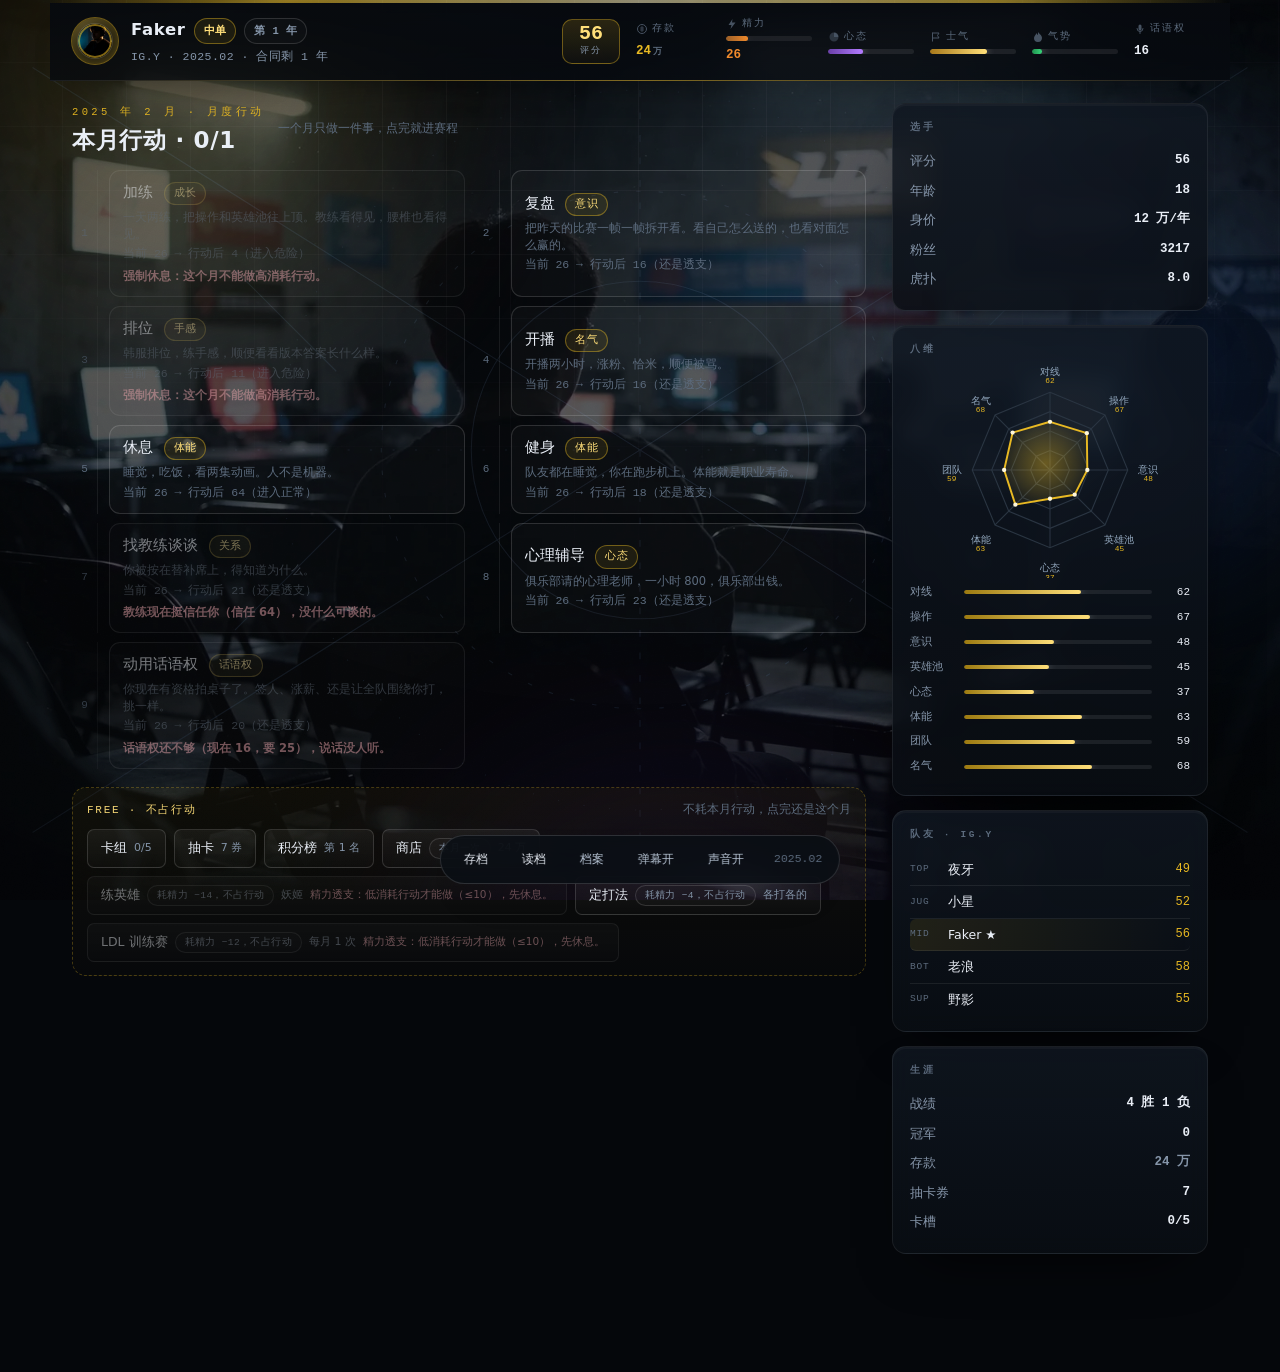
==== preview.html @ b8433f6c "publish preview.html" ====
<!DOCTYPE html><html lang="zh-CN"><head><meta charset="utf-8"><meta name="viewport" content="width=device-width, initial-scale=1, viewport-fit=cover"><title>登神 · 预览</title><link rel="stylesheet" href="css/style.css?v=b10c648a73"></head><body><div class="bg" aria-hidden="true"><div class="bg-photo" id="bgPhoto" aria-hidden="true"></div>  <div class="bg-aurora a1"></div>  <div class="bg-aurora a2"></div>  <div class="bg-aurora a3"></div>  <div class="bg-grid"></div>  <svg class="bg-rift" viewBox="0 0 1200 800" preserveAspectRatio="xMidYMid slice">    <g fill="none" stroke="currentColor" stroke-width="1">      <path d="M60 740 L1140 60"/>      <path d="M60 60 L1140 740"/>      <path d="M600 40 L600 760" stroke-dasharray="6 14"/>      <path d="M60 400 L1140 400" stroke-dasharray="2 18"/>      <circle cx="600" cy="400" r="150"/>      <circle cx="600" cy="400" r="230" stroke-dasharray="4 16"/>      <circle cx="600" cy="400" r="320" stroke-dasharray="1 22"/>      <path d="M240 240 L330 330 M960 240 L870 330 M240 560 L330 470 M960 560 L870 470"/>    </g>  </svg>  <div class="bg-noise"></div>  <div class="bg-vignette"></div></div><div id="app"></div><div id="dock" class="hidden"></div><div id="toast"></div><script src="js/art.js?v=b10c648a73"></script><script src="js/data/heroes.js?v=b10c648a73"></script><script src="js/data/hero_ctr.js?v=b10c648a73"></script><script src="js/data/teams.js?v=b10c648a73"></script><script src="js/data/players.js?v=b10c648a73"></script><script src="js/data/chronicle.js?v=b10c648a73"></script><script src="js/data/events.js?v=b10c648a73"></script><script src="js/data/events_pos.js?v=b10c648a73"></script><script src="js/data/events_star.js?v=b10c648a73"></script><script src="js/data/nodes.js?v=b10c648a73"></script><script src="js/data/memes.js?v=b10c648a73"></script><script src="js/data/endless.js?v=b10c648a73"></script><script src="js/data/bases2.js?v=b10c648a73"></script><script src="js/data/talents.js?v=b10c648a73"></script><script src="js/data/hot.js?v=b10c648a73"></script><script src="js/data/danmaku.js?v=b10c648a73"></script><script src="js/data/danmaku_live.js?v=b10c648a73"></script><script src="js/data/trash.js?v=b10c648a73"></script><script src="js/data/shop.js?v=b10c648a73"></script><script src="js/data/terms.js?v=b10c648a73"></script><script src="js/data/changelog.js?v=b10c648a73"></script><script src="js/data/gossip.js?v=b10c648a73"></script><script src="js/data/bigevent.js?v=b10c648a73"></script><script src="js/data/bar.js?v=b10c648a73"></script><script src="js/data/manager.js?v=b10c648a73"></script><script src="js/audio.js?v=b10c648a73"></script><script src="js/match.js?v=b10c648a73"></script><script src="js/data/talk.js?v=b10c648a73"></script>
  <script src="js/data/moments.js?v=b10c648a73"></script><script src="js/engine.js?v=b10c648a73"></script><script src="js/live.js?v=b10c648a73"></script><script src="js/ui.js?v=b10c648a73"></script><script>/* 仅用于截图预览：把游戏驱动到指定场景后停住 */(function () {  const app = document.getElementById("app");  const q = new URLSearchParams(location.search);  const target = q.get("scene") || "menu";  const mode = q.get("mode") || "three";  const diff = q.get("diff") || "normal";  const steps = Number(q.get("steps") || 0);  function el(act, i, v) {    const nodes = [].slice.call(document.querySelectorAll('[data-act="' + act + '"]'));    return nodes.filter(n =>      (i === undefined || i === null || n.dataset.i === String(i)) &&      (v === undefined || v === null || n.dataset.v === String(v))    )[0] || nodes[0];  }  function c(act, i, v) {    const n = el(act, i, v);    if (!n) return false;    n.dispatchEvent(new MouseEvent("click", { bubbles: true, cancelable: true, view: window }));    return true;  }  window.__c = c;  if (target !== "menu" && target.indexOf("menu:") !== 0) {    c("tab", null, "diff");    c("setmode", null, mode);    c("setdiff", null, diff);    c("start");  } else if (target.indexOf("menu:") === 0) {    c("tab", null, target.slice(5));  }  if (q.get("noanim")) {    const st = document.createElement("style");    st.textContent = "*:not(.dm):not(.dm *){animation:none!important;transition:none!important} .fade-in{opacity:1!important;transform:none!important}";    document.head.appendChild(st);  }  let guard = 0;  while (app.dataset.scene !== target && guard++ < 3000) {    document.title = "shot:" + (app.dataset.scene || "?") + " " + guard;    const t = app.dataset.scene;    if (t === "menu" && target !== "menu") { c("tab", null, "diff"); c("start"); continue; }    if (t === "create_name") { const i = document.getElementById("nameInput"); if (i) i.value = "Faker"; c("name-ok"); continue; }    if (t === "create_base") { c("pick", 0); continue; }    if (t === "create_pos") { c("choose", null, "MID"); continue; }    if (t === "create_pool") { c("pick", 0); continue; }    if (t === "create_origin") { c("pick", 0); continue; }    if (t === "create_card") { c("choose", 0); continue; }    if (t === "transfer" && target === "retire") { c("choose", -1, "retire"); continue; }    if (t === "result" || t === "matchday" || t === "duelResult" || t === "swissResult" || t === "monthend" || t === "draw" || t === "ending") { c("choose", 0); continue; }    if (t === "action" && target === "event") { c("choose", 0); continue; }    if (t === "action" && (target === "deck" || target === "gacha" || target === "standings")) { const kw = target === "deck" ? "卡槽" : target === "gacha" ? "抽卡" : "排名"; const fb = [].slice.call(document.querySelectorAll("[data-act=\u0022choose\u0022][data-v=\u0022free\u0022]")).filter(x => x.textContent.indexOf(kw) >= 0)[0]; if (fb) { fb.dispatchEvent(new MouseEvent("click", { bubbles: true })); continue; } }    if (t === "action" || t === "event" || t === "duel" || t === "voice" || t === "retire" || t === "card" || t === "transfer") { c("choose", 0); continue; }    if (c("choose", 0)) continue;    if (c("next", 0)) continue;    if (c("pick", 0)) continue;    if (c("confirm", 0)) continue;    if (c("start", 0)) continue;    if (c("tab", 0)) continue;    break;  }  for (let k = 0; k < steps; k++) { const t = app.dataset.scene; if (t === "action" || t === "event") c("choose", 0); else c("choose", 0); }  const after = Number(q.get("after") || 0);  for (let k = 0; k < after; k++) c("choose", 0);  if (q.get("cxtab")) c("codex-tab", null, q.get("cxtab"));if (q.get("nodm")) {    const st2 = document.createElement("style");    st2.textContent = "#danmaku{display:none!important}";    document.head.appendChild(st2);  }  if (q.get("dmfreeze")) {    window.__dmKeep = true;    const freeze = () => {      const room = document.getElementById("danmaku");      if (!room) return;      const kids = [...room.children];      while (kids.length > 5) kids.shift().remove();      kids.forEach((el, i) => {        const band = i % 2 === 0 ? [0, 4] : [73, 85];        el.style.animation = "none";        el.style.transform = "none";        el.style.opacity = "1";        el.style.left = (3 + Math.random() * 46).toFixed(1) + "%";        el.style.top = (band[0] + Math.random() * (band[1] - band[0])).toFixed(1) + "%";      });    };    setTimeout(freeze, 1200);    setInterval(freeze, 700);  }  if (q.get("probe")) { const b = document.body, ap = document.getElementById("app"); let worst = null, max = -1; document.querySelectorAll("#app *").forEach(function (el) { const r = el.getBoundingClientRect(); if (r.right > max) { max = r.right; worst = el; } }); const w2 = worst ? (worst.className || worst.tagName) : "-"; document.title = "probe w" + window.innerWidth + " sw" + b.scrollWidth + " app" + Math.round(ap.getBoundingClientRect().width) + " max" + Math.round(max) + " el:" + String(w2).slice(0, 60); }  document.body.setAttribute("data-shot", app.dataset.scene || "?");})();</script></body></html>
---- css/style.css ----
﻿/* =========================================================
   《登神》样式表 —— 纯手写，无外部资源
   深空黑 + 冠军金 + 数据青；面板玻璃化，背景为手绘峡谷线稿
   ========================================================= */

:root {
  --bg: #05070b;
  --bg-2: #080c12;
  --ink: #e9eef6;
  --ink-2: #b9c6d6;
  --dim: #8595a9;
  --dim-2: #5c6b7d;
  --line: rgba(255, 255, 255, .075);
  --line-2: rgba(255, 255, 255, .14);
  --gold: #e8b923;
  --gold-2: #ffdf7a;
  --gold-3: #8a6708;
  --cyan: #4cc2ff;
  --red: #ff4d5e;
  --green: #37d67a;
  --purple: #b47cff;
  --panel: rgba(13, 19, 27, .78);
  --panel-2: rgba(18, 26, 37, .86);
  --mono: "JetBrains Mono", "Cascadia Mono", "SFMono-Regular", Consolas, "Sarasa Mono SC", monospace;
  --sans: "PingFang SC", "HarmonyOS Sans SC", "Microsoft YaHei UI", "Microsoft YaHei", "Noto Sans SC", system-ui, sans-serif;
  --r-sm: 8px;
  --r: 14px;
  --r-lg: 20px;
  --shadow: 0 24px 60px -30px #000, 0 2px 0 rgba(255, 255, 255, .03) inset;
}

* { box-sizing: border-box; -webkit-tap-highlight-color: transparent; }
html, body { height: 100%; }
body {
  margin: 0;
  color: var(--ink);
  font-family: var(--sans);
  font-size: 15px;
  line-height: 1.72;
  background: var(--bg);
  overflow-x: hidden;
  -webkit-font-smoothing: antialiased;
  text-rendering: optimizeLegibility;
}
::-webkit-scrollbar { width: 10px; height: 10px; }
::-webkit-scrollbar-track { background: #05070b; }
::-webkit-scrollbar-thumb { background: #1d2733; border-radius: 6px; border: 2px solid #05070b; }
::-webkit-scrollbar-thumb:hover { background: #2a3848; }
::selection { background: rgba(232, 185, 35, .28); color: #fff; }

/* ---------------- 背景 ---------------- */
.bg { position: fixed; inset: 0; z-index: 0; pointer-events: none; overflow: hidden; }
.bg::before {
  content: "; position: absolute; left: 50%; top: -180px; transform: translateX(-50%);
  width: 900px; height: 420px; border-radius: 50%;
  background: radial-gradient(ellipse at 50% 0%, rgba(232, 185, 35, .16), transparent 68%);
  filter: blur(40px);
}
.bg::after {
  content: "; position: absolute; left: -6vw; bottom: -22vh;
  width: 58vw; height: 46vh; border-radius: 50%;
  background: radial-gradient(circle, rgba(211, 58, 58, .13), transparent 66%);
  filter: blur(80px);
}
.bg-aurora {
  position: absolute; border-radius: 50%; filter: blur(90px); opacity: .72;
  will-change: transform;
}
.bg-aurora.a1 {
  width: 62vw; height: 62vw; left: -18vw; top: -26vw;
  background: radial-gradient(circle, rgba(232, 185, 35, .27), transparent 62%);
  animation: drift1 46s ease-in-out infinite alternate;
}
.bg-aurora.a2 {
  width: 54vw; height: 54vw; right: -16vw; top: 4vh;
  background: radial-gradient(circle, rgba(52, 130, 255, .26), transparent 64%);
  animation: drift2 58s ease-in-out infinite alternate;
}
.bg-aurora.a3 {
  width: 70vw; height: 46vw; left: 18vw; bottom: -30vw;
  background: radial-gradient(circle, rgba(120, 60, 220, .21), transparent 66%);
  animation: drift3 70s ease-in-out infinite alternate;
}
@keyframes drift1 { to { transform: translate3d(6vw, 4vh, 0) scale(1.12); } }
@keyframes drift2 { to { transform: translate3d(-7vw, 6vh, 0) scale(1.08); } }
@keyframes drift3 { to { transform: translate3d(4vw, -6vh, 0) scale(1.15); } }

.bg-grid {
  position: absolute; inset: -2px;
  background-image:
    linear-gradient(rgba(255, 255, 255, .04) 1px, transparent 1px),
    linear-gradient(90deg, rgba(255, 255, 255, .04) 1px, transparent 1px);
  background-size: 64px 64px, 64px 64px;
  mask-image: radial-gradient(120% 90% at 50% 0%, #000 10%, transparent 78%);
  -webkit-mask-image: radial-gradient(120% 90% at 50% 0%, #000 10%, transparent 78%);
}
.bg-rift {
  position: absolute; inset: 0; width: 100%; height: 100%;
  color: #86b0e0; opacity: .1;
}
.bg-noise {
  position: absolute; inset: 0; opacity: .05; mix-blend-mode: overlay;
  background-image: url("data:image/svg+xml;utf8,<svg xmlns='http://www.w3.org/2000/svg' width='140' height='140'><filter id='n'><feTurbulence type='fractalNoise' baseFrequency='0.9' numOctaves='3' stitchTiles='stitch'/></filter><rect width='140' height='140' filter='url(%23n)' opacity='0.55'/></svg>");
}
.bg-vignette {
  position: absolute; inset: 0;
  background: radial-gradient(120% 100% at 50% 40%, transparent 38%, rgba(0, 0, 0, .55) 100%);
}

/* ---------------- 版面骨架 ---------------- */
#app {
  position: relative; z-index: 1;
  max-width: 1180px; margin: 0 auto;
  padding: 0 22px 96px;
  min-height: 100vh; min-height: 100dvh;
}
#app::before {
  content: ""; display: block; height: 3px; margin: 0 -22px 0;
  background: linear-gradient(90deg, transparent, var(--gold) 20%, #fff2c0 50%, var(--gold) 80%, transparent);
  opacity: .55;
}

.console { display: grid; grid-template-columns: minmax(0, 1fr) 316px; gap: 26px; align-items: start; }
.console.solo { grid-template-columns: minmax(0, 1fr); }
.stage { min-width: 0; display: flex; flex-direction: column; justify-content: center; min-height: calc(100vh - 236px); }
.side { position: sticky; top: 86px; display: grid; gap: 14px; }

@media (max-width: 1040px) {
  .console { grid-template-columns: minmax(0, 1fr); }
  .side { position: static; grid-template-columns: repeat(2, minmax(0, 1fr)); }
  .side .side-wide { grid-column: 1 / -1; }
}
@media (max-width: 680px) {
  .side { grid-template-columns: minmax(0, 1fr); }
  #app { padding: 0 14px 92px; }
}

/* ---------------- 顶栏 HUD ---------------- */
#topbar {
  position: sticky; top: 0; z-index: 30;
  margin: 0 -22px 22px; padding: 13px 22px;
  background: linear-gradient(180deg, rgba(7, 10, 15, .96), rgba(7, 10, 15, .82));
  backdrop-filter: blur(16px) saturate(140%);
  border-bottom: 1px solid var(--line);
  box-shadow: 0 18px 40px -30px #000;
}
#topbar::after {
  content: ""; position: absolute; left: 0; right: 0; bottom: -1px; height: 1px;
  background: linear-gradient(90deg, transparent, rgba(232, 185, 35, .5), transparent);
}
#topbar .who { display: flex; align-items: center; gap: 13px; min-width: 0; }
#topbar .avatar-ring {
  width: 46px; height: 46px; border-radius: 50%; flex: 0 0 46px;
  display: grid; place-items: center; position: relative;
  background: radial-gradient(circle at 30% 20%, rgba(255, 223, 122, .22), rgba(232, 185, 35, .04) 60%);
  box-shadow: 0 0 0 1px rgba(232, 185, 35, .45), 0 0 24px -6px rgba(232, 185, 35, .5) inset;
}
#topbar .name { font-weight: 900; font-size: 16.5px; letter-spacing: .04em; display: flex; align-items: center; gap: 8px; }
#topbar .who-sub { font-size: 11.5px; color: var(--dim); font-family: var(--mono); letter-spacing: .04em; margin-top: 2px; }
#topbar .stats { display: flex; gap: 16px; flex-wrap: wrap; align-items: center; }
#topbar .hud-meters { display: flex; gap: 16px; align-items: center; flex-wrap: wrap; }
#topbar .hud-item { display: grid; gap: 4px; min-width: 74px; }
#topbar .hud-item .lb { font-family: var(--mono); font-size: 9.5px; letter-spacing: .22em; color: var(--dim-2); text-transform: uppercase; }
#topbar .hud-item .vl { font-family: var(--mono); font-size: 12.5px; color: var(--ink); font-weight: 700; }
#topbar .ovr-badge {
  display: grid; place-items: center; min-width: 58px; padding: 4px 10px;
  border-radius: 10px; border: 1px solid rgba(232, 185, 35, .4);
  background: linear-gradient(180deg, rgba(232, 185, 35, .16), rgba(232, 185, 35, .04));
}
#topbar .ovr-badge b { font-family: var(--mono); font-size: 20px; line-height: 1; color: var(--gold-2); }
#topbar .ovr-badge span { font-family: var(--mono); font-size: 8.5px; letter-spacing: .26em; color: var(--dim); }

.bar { height: 5px; background: rgba(255, 255, 255, .08); border-radius: 4px; overflow: hidden; width: 86px; position: relative; }
.bar > i {
  display: block; height: 100%; width: 0; border-radius: 4px;
  background: linear-gradient(90deg, #9c7a10, var(--gold-2));
  transition: width .5s cubic-bezier(.2, .8, .2, 1);
  box-shadow: 0 0 10px -1px currentColor;
}
.bar.hp > i { background: linear-gradient(90deg, #1f8f4d, var(--green)); }
.bar.en > i { background: linear-gradient(90deg, #1e6f9c, var(--cyan)); }
.bar.mo > i { background: linear-gradient(90deg, #6a3fa8, var(--purple)); }
.bar.hi > i { background: linear-gradient(90deg, #a8791a, var(--gold-2)); }

/* ---------------- 基础文字 ---------------- */
.hidden { display: none !important; }
.mono { font-family: var(--mono); }
.dim { color: var(--dim); }
.center { text-align: center; }
.right { text-align: right; }
.row { display: flex; gap: 10px; align-items: center; }
.between { display: flex; justify-content: space-between; align-items: center; gap: 14px; }
.wrap { flex-wrap: wrap; }
.grow { flex: 1; }

h1, h2, h3 { margin: 0; line-height: 1.22; font-weight: 900; letter-spacing: .02em; }
h1 { font-size: 36px; }
h2 { font-size: 23px; letter-spacing: .03em; }
h3 { font-size: 16.5px; }
p { margin: 9px 0; }

.kicker {
  font-family: var(--mono); font-size: 10.5px; letter-spacing: .32em;
  color: var(--gold); text-transform: uppercase; opacity: .95;
}
.scene-tag { font-family: var(--mono); font-size: 10.5px; letter-spacing: .3em; color: var(--gold); text-transform: uppercase; }
.small-note { font-size: 11.5px; color: var(--dim-2); line-height: 1.6; }
.divider { height: 1px; background: linear-gradient(90deg, transparent, var(--line-2), transparent); margin: 16px 0; }

/* ---------------- 面板 ---------------- */
.panel {
  position: relative;
  background: linear-gradient(180deg, var(--panel-2), var(--panel));
  border: 1px solid var(--line);
  border-radius: var(--r);
  padding: 20px 22px;
  box-shadow: var(--shadow);
  backdrop-filter: blur(10px);
  overflow: hidden;
}
.panel::before {
  content: ""; position: absolute; left: 0; right: 0; top: 0; height: 1px;
  background: linear-gradient(90deg, transparent, rgba(255, 255, 255, .16), transparent);
}
.panel::after {
  content: ""; position: absolute; left: 0; top: 14px; bottom: 14px; width: 2px;
  border-radius: 2px; background: linear-gradient(180deg, var(--gold), transparent);
  opacity: .5;
}
.panel + .panel { margin-top: 16px; }
.panel.flat { padding: 14px 16px; }
.panel.tight { padding: 13px 16px; }
.panel.tight::after, .panel.flat::after { display: none; }

/* 结果色条 */
.result-win::after { background: linear-gradient(180deg, var(--green), transparent); }
.result-lose::after, .result-bad::after { background: linear-gradient(180deg, var(--red), transparent); }
.result-info::after { background: linear-gradient(180deg, var(--cyan), transparent); }
.result-story::after { background: linear-gradient(180deg, var(--gold), transparent); }

/* ---------------- 按钮 ---------------- */
.btn {
  appearance: none; cursor: pointer; font-family: var(--sans); font-size: 14.5px;
  color: var(--ink); background: linear-gradient(180deg, rgba(255, 255, 255, .055), rgba(255, 255, 255, .015));
  border: 1px solid var(--line-2); border-radius: var(--r-sm);
  padding: 12px 16px; width: 100%; text-align: left; position: relative;
  transition: transform .16s cubic-bezier(.2, .8, .2, 1), border-color .16s, background .16s, box-shadow .16s;
  overflow: hidden;
}
.btn:hover {
  border-color: rgba(232, 185, 35, .55); background: linear-gradient(180deg, rgba(232, 185, 35, .10), rgba(255, 255, 255, .02));
  transform: translateY(-1px); box-shadow: 0 12px 28px -20px var(--gold), 0 0 0 1px rgba(232, 185, 35, .08) inset;
}
.btn:active { transform: translateY(0) scale(.995); }
.btn:focus-visible { outline: 2px solid var(--gold); outline-offset: 2px; }
.btn:disabled { opacity: .38; cursor: not-allowed; transform: none; box-shadow: none; }
.btn.primary {
  background: linear-gradient(180deg, var(--gold-2), var(--gold) 46%, #c79a0d);
  color: #12160f; border-color: rgba(255, 240, 190, .8); font-weight: 900;
  letter-spacing: .04em;
}
.btn.primary::after {
  content: ""; position: absolute; top: 0; bottom: 0; left: -60%; width: 45%;
  background: linear-gradient(100deg, transparent, rgba(255, 255, 255, .65), transparent);
  transform: skewX(-18deg); transition: left .55s ease;
}
.btn.primary:hover::after { left: 120%; }
.btn.primary:hover { color: #000; box-shadow: 0 16px 34px -18px rgba(232, 185, 35, .9); }
.btn.ghost { background: transparent; border-color: var(--line); color: var(--ink-2); }
.btn.ghost:hover { color: #fff; }
.btn.small { width: auto; padding: 8px 14px; font-size: 12.5px; border-radius: 7px; }
.btn .tagline { display: block; font-size: 12px; color: var(--dim); margin-top: 4px; font-weight: 400; letter-spacing: 0; }
.btn.primary .tagline { color: rgba(20, 24, 12, .62); }
.btn.primary:hover .tagline { color: rgba(20, 24, 12, .8); }
.btn:hover .tagline { color: var(--ink-2); }
.btn.primary .tagline { color: rgba(24, 26, 16, .68); }

/* ---------------- 标签 ---------------- */
.chip {
  display: inline-flex; align-items: center; gap: 5px;
  font-family: var(--mono); font-size: 10.5px; letter-spacing: .04em;
  padding: 3px 9px; border-radius: 999px;
  border: 1px solid var(--line-2); color: var(--dim);
  background: rgba(255, 255, 255, .02); white-space: nowrap;
}
.chip.gold { color: var(--gold-2); border-color: rgba(232, 185, 35, .42); background: rgba(232, 185, 35, .09); }
.chip.red { color: #ff9aa4; border-color: rgba(255, 77, 94, .42); background: rgba(255, 77, 94, .10); }
.chip.blue { color: #9ddcff; border-color: rgba(76, 194, 255, .42); background: rgba(76, 194, 255, .10); }
.chip.green { color: #9bf0be; border-color: rgba(55, 214, 122, .42); background: rgba(55, 214, 122, .10); }
.chip.purple { color: #d9bfff; border-color: rgba(180, 124, 255, .42); background: rgba(180, 124, 255, .12); }

/* ---------------- 主菜单 ---------------- */
.menu-wrap { min-height: calc(100vh - 60px); display: flex; flex-direction: column; justify-content: center; gap: 26px; padding: 40px 0; }
.title-mark { position: relative; text-align: center; padding: 20px 0 6px; }
.title-mark::before {
  content: ""; position: absolute; left: 50%; top: 46%; transform: translate(-50%, -50%);
  width: 520px; height: 260px; border-radius: 50%;
  background: radial-gradient(circle, rgba(232, 185, 35, .20), transparent 66%);
  filter: blur(40px); pointer-events: none;
}
.title-mark h1 {
  position: relative;
  font-size: clamp(58px, 11vw, 118px); letter-spacing: .2em; text-indent: .2em;
  background: linear-gradient(178deg, #fffdf2 6%, var(--gold-2) 38%, var(--gold) 58%, #7c5d06 96%);
  -webkit-background-clip: text; background-clip: text; color: transparent;
  filter: drop-shadow(0 10px 40px rgba(232, 185, 35, .28));
}
.title-mark .sub {
  font-family: var(--mono); font-size: clamp(12px, 1.5vw, 14px);
  letter-spacing: .62em; color: var(--ink-2); margin-top: 10px; text-indent: .62em;
}
.title-mark .en { font-family: var(--mono); font-size: 10px; letter-spacing: .36em; color: var(--dim-2); margin-top: 14px; }
.menu-actions { display: grid; gap: 10px; }
.menu-foot { font-size: 11.5px; color: var(--dim-2); text-align: center; line-height: 1.8; }

/* 模式卡 */
.mode-row { display: grid; grid-template-columns: repeat(2, minmax(0, 1fr)); gap: 12px; }
@media (max-width: 700px) { .mode-row { grid-template-columns: 1fr; } }
.mode-card {
  cursor: pointer; padding: 16px 18px; border-radius: var(--r);
  border: 1px solid var(--line); background: rgba(255, 255, 255, .02);
  transition: .18s; position: relative; overflow: hidden;
}
.mode-card:hover { border-color: rgba(232, 185, 35, .5); transform: translateY(-2px); }
.mode-card.on {
  border-color: rgba(232, 185, 35, .75);
  background: linear-gradient(180deg, rgba(232, 185, 35, .14), rgba(232, 185, 35, .03));
  box-shadow: 0 18px 40px -28px var(--gold);
}
.mode-card .mt { font-weight: 900; font-size: 16px; display: flex; align-items: center; gap: 8px; }
.mode-card .md { font-size: 12.5px; color: var(--dim); margin-top: 6px; line-height: 1.65; }
.mode-card .mflag { font-family: var(--mono); font-size: 9.5px; letter-spacing: .24em; color: var(--gold); }

/* ---------------- 建档 ---------------- */
.base-grid { display: grid; grid-template-columns: repeat(auto-fit, minmax(250px, 1fr)); gap: 14px; }
@media (max-width: 900px) { .base-grid { grid-template-columns: repeat(2, minmax(0, 1fr)); } }
@media (max-width: 620px) { .base-grid { grid-template-columns: 1fr; } }
.base-card {
  position: relative; cursor: pointer; padding: 18px 17px 16px;
  border-radius: var(--r); border: 1px solid var(--line);
  background: linear-gradient(180deg, rgba(255, 255, 255, .045), rgba(255, 255, 255, .012));
  transition: transform .2s cubic-bezier(.2, .8, .2, 1), border-color .2s, box-shadow .2s;
  overflow: hidden;
}
.base-card::before {
  content: ""; position: absolute; inset: 0; opacity: 0; transition: opacity .25s;
  background: radial-gradient(120% 60% at 50% 0%, rgba(232, 185, 35, .16), transparent 62%);
}
.base-card:hover { border-color: rgba(232, 185, 35, .6); transform: translateY(-4px); box-shadow: 0 22px 44px -30px var(--gold); }
.base-card:hover::before { opacity: 1; }
.base-card h3 { font-size: 19px; margin-bottom: 3px; position: relative; }
.base-card .tag { font-family: var(--mono); font-size: 10px; color: var(--gold); letter-spacing: .18em; position: relative; }
.base-card p { font-size: 12.5px; color: var(--dim); line-height: 1.68; min-height: 62px; position: relative; }
.mini-stats { display: grid; grid-template-columns: 1fr 1fr; gap: 3px 12px; font-family: var(--mono); font-size: 11px; margin-top: 10px; position: relative; }
.mini-stats span { color: var(--dim-2); }
.mini-stats b { color: var(--ink); float: right; font-weight: 700; }
.mini-stats .hi { color: var(--gold); }

.pos-grid { display: grid; grid-template-columns: repeat(5, minmax(0, 1fr)); gap: 12px; }
@media (max-width: 820px) { .pos-grid { grid-template-columns: repeat(3, minmax(0, 1fr)); } }
@media (max-width: 560px) { .pos-grid { grid-template-columns: repeat(2, minmax(0, 1fr)); } }
.pos-card {
  cursor: pointer; text-align: center; padding: 20px 10px 16px;
  border-radius: var(--r); border: 1px solid var(--line);
  background: rgba(255, 255, 255, .022); transition: .18s;
}
.pos-card:hover { border-color: rgba(232, 185, 35, .55); background: rgba(232, 185, 35, .06); transform: translateY(-4px); }
.pos-card .ico { color: var(--gold); filter: drop-shadow(0 0 12px rgba(232, 185, 35, .45)); }
.pos-card .nm { font-weight: 900; margin-top: 8px; letter-spacing: .06em; }
.pos-card .ds { font-size: 11px; color: var(--dim); margin-top: 5px; line-height: 1.55; }

.pool-group {
  cursor: pointer; padding: 16px; border-radius: var(--r);
  border: 1px solid var(--line); background: rgba(255, 255, 255, .022);
  transition: .18s;
}
.pool-group:hover { border-color: rgba(232, 185, 35, .55); background: rgba(232, 185, 35, .05); transform: translateY(-2px); }
.hero-row { display: flex; align-items: center; gap: 10px; padding: 7px 0; border-bottom: 1px solid var(--line); }
.hero-row:last-child { border-bottom: 0; }
.hero-row .nm { flex: 1; font-size: 13.5px; }
.hero-row .pf { font-family: var(--mono); font-size: 12px; color: var(--gold); }
.hero-row .pf.low { color: var(--dim-2); }

/* 选手卡 */
.id-card { display: grid; grid-template-columns: 280px minmax(0, 1fr); gap: 26px; }
@media (max-width: 760px) { .id-card { grid-template-columns: 1fr; gap: 18px; } }
.id-card .left { text-align: center; padding-right: 22px; border-right: 1px solid var(--line); }
@media (max-width: 760px) { .id-card .left { border-right: 0; border-bottom: 1px solid var(--line); padding: 0 0 16px; } }
.id-card .big-name { font-size: 32px; font-weight: 900; letter-spacing: .06em; margin-top: 10px; }
.id-card .pos-label { color: var(--gold); font-family: var(--mono); font-size: 11px; letter-spacing: .34em; margin-top: 4px; }

/* ---------------- 事件 / 选项 ---------------- */
.story { font-size: 16.5px; line-height: 1.95; white-space: pre-wrap; color: #dfe7f1; }
.story em { color: var(--gold-2); font-style: normal; }
.quote {
  border-left: 2px solid rgba(232, 185, 35, .6); padding: 4px 0 4px 14px;
  color: var(--ink-2); font-style: italic; background: linear-gradient(90deg, rgba(232, 185, 35, .06), transparent);
  border-radius: 0 6px 6px 0;
}
.opts { display: grid; gap: 10px; margin-top: 18px; }
.opt { display: flex; gap: 11px; align-items: stretch; }
.opt .idx {
  font-family: var(--mono); font-size: 11px; color: var(--dim-2);
  width: 26px; flex: 0 0 26px; display: grid; place-items: center;
  border-right: 1px solid var(--line); padding-top: 0;
}
.opt .btn { flex: 1; }
.opt .cost { font-family: var(--mono); font-size: 11px; color: var(--dim); align-self: center; }

/* ---------------- 比赛 ---------------- */
.match-list { display: grid; gap: 8px; }
.match-row {
  display: flex; align-items: center; gap: 12px; padding: 10px 13px;
  border-radius: 10px; border: 1px solid var(--line);
  background: linear-gradient(180deg, rgba(255, 255, 255, .032), rgba(255, 255, 255, .008));
  font-family: var(--mono); font-size: 12.5px; transition: .15s;
}
.match-row:hover { border-color: var(--line-2); background: rgba(255, 255, 255, .05); }
.match-row .res { font-weight: 900; width: 30px; font-size: 13px; }
.match-row .res.w { color: var(--green); }
.match-row .res.l { color: var(--red); }
.match-row .gr {
  width: 24px; height: 24px; display: grid; place-items: center;
  border-radius: 7px; font-weight: 900; font-size: 11.5px; border: 1px solid var(--line-2);
}
.match-row .gr.S { color: #111; background: linear-gradient(180deg, var(--gold-2), var(--gold)); border-color: var(--gold); }
.match-row .gr.A { color: #9ddcff; border-color: rgba(76, 194, 255, .5); background: rgba(76, 194, 255, .1); }
.match-row .gr.B { color: var(--ink); }
.match-row .gr.C, .match-row .gr.D { color: #ff9aa4; border-color: rgba(255, 77, 94, .4); background: rgba(255, 77, 94, .08); }
.match-row .opp { flex: 1; color: var(--ink); }
.match-row .honor { color: var(--gold); font-size: 11.5px; }

.scoreboard { display: flex; align-items: center; justify-content: center; gap: 12px; font-family: var(--mono); }
.scoreboard .sc { font-size: 40px; font-weight: 900; line-height: 1; letter-spacing: -.02em; }
.scoreboard .sc.win { color: var(--green); text-shadow: 0 0 30px rgba(55, 214, 122, .35); }
.scoreboard .sc.lose { color: var(--red); text-shadow: 0 0 30px rgba(255, 77, 94, .3); }
.series-dots { display: flex; gap: 6px; align-items: center; }
.series-dots i { width: 26px; height: 7px; background: rgba(255, 255, 255, .09); border-radius: 4px; transition: .2s; }
.series-dots i.w { background: linear-gradient(90deg, #1e8a4c, var(--green)); box-shadow: 0 0 10px -2px var(--green); }
.series-dots i.l { background: linear-gradient(90deg, #8f2029, var(--red)); box-shadow: 0 0 10px -2px var(--red); }

/* 判定盒 */
.roll-box {
  font-family: var(--mono); text-align: center; padding: 16px; margin: 14px 0;
  border-radius: var(--r-sm); border: 1px dashed rgba(232, 185, 35, .3);
  background: radial-gradient(90% 100% at 50% 0%, rgba(232, 185, 35, .08), transparent 70%);
}
.roll-box .num { font-size: 46px; font-weight: 900; line-height: 1; }
.roll-box .num.ok { color: var(--green); }
.roll-box .num.no { color: var(--red); }
.roll-box .lbl { font-size: 10px; color: var(--dim); letter-spacing: .26em; margin-top: 6px; }

/* ---------------- 抽卡 ---------------- */
.draw-wrap { display: grid; grid-template-columns: repeat(auto-fit, minmax(216px, 296px)); justify-content: start; gap: 16px; perspective: 1400px; }
@media (max-width: 520px) { .draw-wrap { grid-template-columns: 1fr; } }
.card-flip { animation: flipIn .72s cubic-bezier(.2, .8, .2, 1) both; transform-style: preserve-3d; }
.card-flip:nth-child(2) { animation-delay: .1s; }
.card-flip:nth-child(3) { animation-delay: .2s; }
@keyframes flipIn { from { transform: rotateY(78deg) translateY(10px); opacity: 0; } to { transform: none; opacity: 1; } }
.card-face {
  position: relative; min-height: 306px; padding: 18px; border-radius: 12px;
  display: flex; flex-direction: column; overflow: hidden;
  border: 1px solid color-mix(in srgb, var(--rc, #9aa7b4) 55%, transparent);
  background:
    linear-gradient(165deg, rgba(255, 255, 255, .07), rgba(255, 255, 255, .012) 42%, rgba(0, 0, 0, .25)),
    radial-gradient(120% 70% at 50% -10%, var(--rc, #9aa7b4), transparent 62%),
    #0a0f15;
  box-shadow: 0 26px 50px -34px var(--rc, #000), 0 0 0 1px rgba(0, 0, 0, .4) inset;
}
.card-face::before {
  content: ""; position: absolute; inset: 0; opacity: .5; pointer-events: none;
  background: linear-gradient(115deg, transparent 30%, rgba(255, 255, 255, .16) 46%, transparent 58%);
  transform: translateX(-40%);
  animation: sheen 4.5s ease-in-out infinite;
}
@keyframes sheen { 0%, 62% { transform: translateX(-55%); } 92%, 100% { transform: translateX(55%); } }
.card-face .rar { font-family: var(--mono); font-size: 9.5px; letter-spacing: .3em; color: var(--rc, var(--dim)); text-transform: uppercase; }
.card-face .cname { font-size: 20px; font-weight: 900; line-height: 1.32; margin: 12px 0 6px; letter-spacing: .01em; }
.card-face .ctype { font-family: var(--mono); font-size: 9.5px; color: var(--dim); letter-spacing: .22em; text-transform: uppercase; }
.card-face .cdesc { font-size: 13.2px; color: #c6d2e0; line-height: 1.7; flex: 1; margin-top: 10px; }
.card-face .cflavor {
  font-size: 11.5px; color: var(--dim); font-style: italic;
  border-top: 1px solid var(--line); padding-top: 9px; margin-top: 10px;
}
.card-face .dup { position: absolute; top: 14px; right: 14px; font-family: var(--mono); font-size: 9px; color: var(--dim-2); letter-spacing: .1em; }

/* ---------------- 月末数据 ---------------- */
.stat-grid { display: grid; grid-template-columns: repeat(4, minmax(0, 1fr)); gap: 10px; }
@media (max-width: 720px) { .stat-grid { grid-template-columns: repeat(2, minmax(0, 1fr)); } }
.stat-cell {
  position: relative; padding: 12px 14px; border-radius: 11px;
  border: 1px solid var(--line);
  background: linear-gradient(170deg, rgba(255, 255, 255, .045), rgba(255, 255, 255, .01));
  overflow: hidden;
}
.stat-cell .k { font-family: var(--mono); font-size: 9.5px; letter-spacing: .22em; color: var(--dim-2); text-transform: uppercase; }
.stat-cell .v { font-family: var(--mono); font-size: 24px; font-weight: 900; line-height: 1.25; margin-top: 3px; }
.stat-cell .v.gold { color: var(--gold-2); text-shadow: 0 0 26px rgba(232, 185, 35, .45); }

/* ---------------- 转会 ---------------- */
.offer {
  cursor: pointer; padding: 16px 18px; border-radius: var(--r);
  border: 1px solid var(--line); background: rgba(255, 255, 255, .025);
  transition: .18s;
}
.offer:hover { border-color: rgba(232, 185, 35, .55); background: rgba(232, 185, 35, .05); transform: translateY(-2px); }

/* ---------------- 结局 ---------------- */
.ending-hero { position: relative; text-align: center; padding: 48px 0 26px; overflow: hidden; }
.ending-hero::before {
  content: ""; position: absolute; left: 50%; top: 44%; transform: translate(-50%, -50%);
  width: 640px; height: 340px; border-radius: 50%;
  background: radial-gradient(circle, rgba(232, 185, 35, .22), transparent 64%);
  filter: blur(46px);
}
.ending-hero .rank { position: relative; font-family: var(--mono); font-size: 11px; letter-spacing: .52em; color: var(--gold); }
.ending-hero h1 {
  position: relative; font-size: clamp(44px, 8.5vw, 84px); letter-spacing: .14em; text-indent: .14em; margin: 10px 0;
  background: linear-gradient(178deg, #fffdf2, var(--gold-2) 40%, var(--gold) 62%, #6f5305);
  -webkit-background-clip: text; background-clip: text; color: transparent;
  filter: drop-shadow(0 12px 40px rgba(232, 185, 35, .3));
}
.ending-hero .scene-tag { position: relative; letter-spacing: .28em; color: var(--ink-2); }

.timeline { position: relative; padding-left: 24px; margin-top: 12px; }
.timeline::before { content: ""; position: absolute; left: 6px; top: 6px; bottom: 8px; width: 1px; background: linear-gradient(180deg, var(--gold), rgba(232, 185, 35, .06)); }
.tl-item { position: relative; padding: 6px 0 12px; }
.tl-item::before {
  content: ""; position: absolute; left: -22px; top: 13px; width: 8px; height: 8px; border-radius: 50%;
  background: var(--bg); border: 1.5px solid var(--gold); box-shadow: 0 0 12px -1px rgba(232, 185, 35, .8);
}
.tl-item .t { font-family: var(--mono); font-size: 10.5px; color: var(--gold); letter-spacing: .14em; }
.tl-item .x { font-size: 14px; color: var(--ink); margin-top: 1px; }

/* ---------------- 底部操作栏 ---------------- */
#dock {
  position: fixed; left: 50%; bottom: calc(16px + env(safe-area-inset-bottom, 0px)); transform: translateX(-50%); z-index: 40;
  display: flex; gap: 6px; align-items: center; max-width: calc(100vw - 20px);
  padding: 7px 9px; border-radius: 999px;
  background: rgba(10, 14, 20, .86); backdrop-filter: blur(16px) saturate(150%);
  border: 1px solid var(--line-2); box-shadow: 0 20px 50px -24px #000;
}
#dock .btn { width: auto; padding: 7px 13px; font-size: 12px; border-radius: 999px; border-color: transparent; background: transparent; }
#dock .btn:hover { background: rgba(255, 255, 255, .07); transform: none; box-shadow: none; border-color: transparent; }
#dock .small-note { padding: 0 8px 0 4px; font-family: var(--mono); }

/* ---------------- 提示 ---------------- */
#toast {
  position: fixed; left: 50%; bottom: calc(84px + env(safe-area-inset-bottom, 0px)); transform: translateX(-50%) translateY(16px);
  padding: 10px 20px; border-radius: 999px; font-size: 13px;
  background: rgba(18, 25, 34, .96); border: 1px solid rgba(232, 185, 35, .55);
  color: var(--gold-2); box-shadow: 0 18px 40px -22px #000;
  opacity: 0; transition: .28s; pointer-events: none; z-index: 50; white-space: nowrap;
}
#toast.show { opacity: 1; transform: translateX(-50%) translateY(0); }

/* ---------------- 侧栏 ---------------- */
.side-card {
  padding: 16px 17px; border-radius: var(--r);
  border: 1px solid var(--line);
  background: linear-gradient(180deg, rgba(16, 23, 33, .82), rgba(10, 14, 20, .82));
  backdrop-filter: blur(10px); box-shadow: var(--shadow);
}
.side-card h4 {
  margin: 0 0 10px; font-family: var(--mono); font-size: 9.5px;
  letter-spacing: .28em; color: var(--dim-2); text-transform: uppercase; font-weight: 700;
}
.side-card .radar-box { display: grid; place-items: center; margin: -6px 0 2px; }
.side-stat { display: grid; grid-template-columns: 46px 1fr 30px; gap: 8px; align-items: center; font-family: var(--mono); font-size: 11px; padding: 3px 0; }
.side-stat span:first-child { color: var(--dim); }
.side-stat span:last-child { text-align: right; color: var(--ink); }
.side-stat .bar { width: 100%; height: 4px; }
.roster-row { display: grid; grid-template-columns: 30px 1fr 34px; gap: 8px; align-items: center; padding: 5px 0; font-size: 12.5px; border-bottom: 1px solid var(--line); }
.roster-row:last-child { border-bottom: 0; }
.roster-row .rp { font-family: var(--mono); font-size: 9.5px; color: var(--dim-2); letter-spacing: .08em; }
.roster-row .rn { overflow: hidden; text-overflow: ellipsis; white-space: nowrap; }
.roster-row .ro { font-family: var(--mono); font-size: 12px; color: var(--gold); text-align: right; }
.roster-row.me { background: linear-gradient(90deg, rgba(232, 185, 35, .10), transparent); border-radius: 6px; }
.side-kv { display: flex; justify-content: space-between; font-size: 12.5px; padding: 4px 0; color: var(--dim); }
.side-kv b { color: var(--ink); font-family: var(--mono); font-weight: 700; }

/* ---------------- 编年史 ---------------- */
.chron { display: grid; gap: 1px; margin: 10px 0; font-size: 12.5px; font-family: var(--mono); }
.chron-row {
  display: grid; grid-template-columns: 44px 128px 132px minmax(0, 1fr); gap: 10px;
  padding: 6px 8px; border-bottom: 1px solid var(--line); align-items: baseline; border-radius: 4px;
}
.chron-row:hover { background: rgba(255, 255, 255, .03); }
.chron-row .yr { color: var(--dim-2); }
.chron-row .ch { color: var(--gold); font-weight: 700; }
.chron-row .nt { color: var(--dim); font-family: var(--sans); font-size: 11.5px; }
@media (max-width: 720px) {
  .chron-row { grid-template-columns: 40px minmax(0, 1fr); }
  .chron-row .nt, .chron-row .en { display: none; }
}

/* ---------------- 动效 ---------------- */
.shake { animation: shake .44s cubic-bezier(.36, .07, .19, .97); }
@keyframes shake {
  0%, 100% { transform: translateX(0); }
  15% { transform: translateX(-8px) rotate(-.3deg); }
  35% { transform: translateX(7px) rotate(.3deg); }
  55% { transform: translateX(-4px); }
  75% { transform: translateX(3px); }
}
.glow-gold { text-shadow: 0 0 22px rgba(232, 185, 35, .7); }
.fade-in { animation: fadeUp .38s cubic-bezier(.2, .8, .2, 1) both; }
@keyframes fadeUp { from { opacity: 0; transform: translateY(10px); } to { opacity: 1; transform: none; } }
.pulse { animation: pulse 1.9s ease-in-out infinite; }
@keyframes pulse { 0%, 100% { opacity: .78; } 50% { opacity: 1; } }
.glow-gold, .pulse { will-change: opacity; }

@media (prefers-reduced-motion: reduce) {
  *, *::before, *::after { animation-duration: .001s !important; animation-iteration-count: 1 !important; transition-duration: .001s !important; }
}

/* ---------------- 比赛弹幕 ---------------- */
#danmaku { position: fixed; inset: 92px 0 104px 0; z-index: 26; pointer-events: none; overflow: hidden; }
.dm {
  position: absolute; left: 100%; white-space: nowrap;
  font-size: 14.5px; font-weight: 700; line-height: 1;
  color: #e6edf6; text-shadow: 0 1px 2px rgba(0, 0, 0, .95), 0 0 12px rgba(0, 0, 0, .85);
  opacity: 0; animation: dmFly linear forwards;
  will-change: transform, opacity;
  padding: 5px 11px; border-radius: 999px;
  background: rgba(5, 9, 15, .52);
  box-shadow: 0 2px 10px rgba(0, 0, 0, .35);
  backdrop-filter: blur(2px);
}
.dm .g {
  font-family: var(--mono); font-size: 9.5px; font-weight: 700; letter-spacing: .06em;
  margin-right: 6px; padding: 2px 5px; border-radius: 4px;
  border: 1px solid currentColor; opacity: .9;
}
@keyframes dmFly {
  0%   { transform: translate3d(0, 0, 0); opacity: 0; }
  5%   { opacity: 1; }
  88%  { opacity: .95; }
  100% { transform: translate3d(-190vw, 0, 0); opacity: 0; }
}
@media (prefers-reduced-motion: reduce) {
  #danmaku { display: none; }
}

/* ---------------- 抗压背锅吧 ---------------- */
.bar-thread { border-left: 2px solid rgba(255, 111, 111, .35); }
.bar-replies { display: grid; gap: 6px; }
.bar-reply {
  display: grid; grid-template-columns: 92px minmax(0, 1fr) 42px; gap: 8px;
  align-items: baseline; font-size: 12.5px; padding: 5px 8px; border-radius: 5px;
  background: rgba(255, 255, 255, .025);
}
.bar-reply .bar-user { font-family: var(--mono); font-size: 10.5px; color: var(--dim-2); overflow: hidden; text-overflow: ellipsis; white-space: nowrap; }
.bar-reply .bar-text { color: var(--ink); line-height: 1.65; }
.bar-reply .bar-up { text-align: right; font-family: var(--mono); color: var(--dim); font-size: 11px; }

/* ---------------- 手机 / 小屏 ---------------- */
@media (max-width: 860px) {
  .stage { min-height: 0; }
  .console { gap: 16px; }
  #danmaku { inset: 76px 0 96px 0; }
  .dm { font-size: 12px; }
  .dm .g { font-size: 8.5px; }
}
@media (max-width: 680px) {
  #topbar { padding: 10px 14px; margin: 0 -14px 16px; }
  #topbar .between { flex-wrap: wrap; gap: 8px; }
  #topbar .who { min-width: 0; }
  #topbar .hud-meters { width: 100%; gap: 8px 12px; }
  #topbar .hud-item { min-width: 62px; flex: 1 1 62px; }
  .btn { min-height: 44px; }
  .opts .btn { min-height: 48px; }
  .opt { padding: 13px 14px; }
  .panel { padding: 16px 15px; }
  .panel.tight, .panel.flat { padding: 12px 13px; }
  .stat-grid { gap: 8px; }
  h1, h2 { line-height: 1.3; }
  .side-card { padding: 12px 12px; }
  .bar-reply { grid-template-columns: 74px minmax(0, 1fr) 34px; font-size: 12px; }
  .dock { padding: 8px 10px; gap: 6px; }
  .dock .btn { font-size: 11.5px; padding: 0 10px; }
  #danmaku { inset: 70px 0 92px 0; }
  .dm { font-size: 11.5px; font-weight: 600; }
}
@media (max-width: 420px) {
  #app { padding: 0 10px 86px; }
  #topbar { padding: 8px 10px; }
  .dm { font-size: 11px; }
}

/* ---------------- 手搓小图标 ---------------- */
.gly { display: inline-block; vertical-align: -2px; opacity: .9; }
.hud-item .lb { display: inline-flex; align-items: center; gap: 4px; }
.hud-item .lb .gly { opacity: .75; }
.bar-thread .gly, .panel .gly { color: var(--gold); }

/* ---------------- 即时弹幕：跟着结果炸出来的那一屏 ---------------- */
#danmaku .dm.live { font-weight: 600; text-shadow: 0 0 12px rgba(0,0,0,.85); }
#danmaku .dm-hero {
  position: absolute;
  left: 50%;
  top: 42%;
  transform: translate(-50%, -50%);
  padding: 10px 22px;
  border-radius: 12px;
  background: rgba(6,10,16,.72);
  border: 1px solid rgba(232,185,35,.55);
  color: #ffe9a8;
  font-size: clamp(20px, 2.6vw, 32px);
  font-weight: 800;
  letter-spacing: .06em;
  white-space: nowrap;
  text-shadow: 0 0 18px rgba(232,185,35,.5);
  animation: heroIn 2.8s ease forwards;
  pointer-events: none;
}
@keyframes heroIn {
  0%   { opacity: 0; transform: translate(-50%,-50%) scale(.86); }
  12%  { opacity: 1; transform: translate(-50%,-50%) scale(1.04); }
  22%  { transform: translate(-50%,-50%) scale(1); }
  78%  { opacity: 1; }
  100% { opacity: 0; transform: translate(-50%,-56%) scale(1); }
}
.opt.locked { opacity: .45; filter: grayscale(.5); }
.opt.locked .lock-note { display: block; margin-top: 4px; font-size: 12px; color: var(--dim); }
@media (prefers-reduced-motion: reduce) {
  #danmaku .dm-hero { animation: none; opacity: 1; }
}

@media (max-width: 680px) {
  #app { overflow-x: hidden; }
  .panel { overflow-x: auto; -webkit-overflow-scrolling: touch; }
  .chron-row { min-width: 520px; }
  .hud-item .lb .gly { width: 11px; height: 11px; }
  #toast { max-width: calc(100vw - 28px); }
}

/* ---------- 赛后开麦 ---------- */
.talk-mic { position: relative; overflow: hidden; }
.talk-mic::before { content: ""; position: absolute; left: 0; top: 0; bottom: 0; width: 3px; background: linear-gradient(180deg, var(--gold), rgba(232,185,35,0)); }
.talk-ask { font-size: 15.5px; line-height: 1.85; color: #e8eef7; padding-left: 13px; border-left: 2px solid rgba(232,185,35,.45); }
.panel.mine { border-color: rgba(232,185,35,.5); box-shadow: inset 0 0 0 1px rgba(232,185,35,.14), 0 14px 36px rgba(0,0,0,.42); }
/* ---------- 名场面：BO5 决胜局处刑池 ---------- */
.moment-wrap { position: relative; }
.moment-kicker {
  font-family: var(--mono); font-size: 11px; letter-spacing: .22em;
  color: var(--gold); opacity: .92; margin-bottom: 7px;
}
.moment-title {
  font-size: clamp(30px, 5vw, 54px); line-height: 1.06; letter-spacing: .02em;
  margin: 0 0 10px; color: #fff3cf;
  text-shadow: 0 0 30px rgba(232,185,35,.35), 0 2px 0 rgba(0,0,0,.5);
}
.moment-panel {
  position: relative; overflow: hidden;
  border-color: rgba(232,185,35,.45);
  box-shadow: inset 0 0 0 1px rgba(232,185,35,.12), 0 18px 50px rgba(0,0,0,.45);
}
.moment-panel::before {
  content: ""; position: absolute; left: 0; top: 0; bottom: 0; width: 3px;
  background: linear-gradient(180deg, var(--gold), rgba(232,185,35,0));
}
.moment-panel .story { font-size: 17px; line-height: 1.95; color: #eef3fa; }
@media (max-width: 680px) {
  .moment-title { font-size: clamp(26px, 8.4vw, 34px); }
  .moment-kicker { font-size: 10px; letter-spacing: .16em; }
  .moment-panel .story { font-size: 15.5px; }
}

/* ---------- 手机端排布修正（390 视口实测） ---------- */
@media (max-width: 680px) {
  #app { padding-bottom: calc(170px + env(safe-area-inset-bottom, 0px)); }
  #topbar { margin-bottom: 12px; }
  #topbar .between { align-items: flex-start; row-gap: 10px; }
  #topbar .name { font-size: 15.5px; flex-wrap: wrap; gap: 6px; }
  #topbar .who-sub { max-width: 100%; overflow: hidden; text-overflow: ellipsis; white-space: nowrap; }
  #topbar .hud-meters {
    width: 100%; display: grid; align-items: center;
    grid-template-columns: 58px repeat(3, minmax(0, 1fr)); gap: 8px 10px;
  }
  #topbar .hud-item { min-width: 0; }
  #topbar .hud-item .lb { letter-spacing: .1em; font-size: 9px; }
  #topbar .ovr-badge { grid-row: span 2; }
  .opt { display: grid; grid-template-columns: 22px minmax(0, 1fr); column-gap: 8px; row-gap: 2px; align-items: start; }
  .opt .idx { width: 22px; height: 22px; line-height: 22px; font-size: 10px; }
  .opt .cost { grid-column: 2; justify-self: start; font-size: 11px; }
  #dock {
    left: 8px; right: 8px; bottom: calc(10px + env(safe-area-inset-bottom, 0px)); transform: none;
    gap: 3px; padding: 7px 8px; justify-content: space-between;
  }
  #dock .btn { flex: 1 1 0; min-width: 0; padding: 8px 2px; font-size: 11px; white-space: nowrap; text-align: center; }
  #dock .small-note { display: none; }
  #toast { bottom: calc(98px + env(safe-area-inset-bottom, 0px)); }
}
@media (max-width: 400px) {
  #app { padding: 0 12px calc(170px + env(safe-area-inset-bottom, 0px)); }
  #topbar .hud-meters { grid-template-columns: 52px repeat(3, minmax(0, 1fr)); gap: 6px 8px; }
  #topbar .name { font-size: 15px; }
}

/* ---------- 结局 HIGHLIGHTS 行（左侧事件名较长，单列放宽） ---------- */
.hl-row { grid-template-columns: minmax(96px, 152px) 88px 96px minmax(0, 1fr); }
@media (max-width: 900px) { .hl-row { grid-template-columns: minmax(0, 1fr) 92px; } .hl-row .nt { display: block; grid-column: 1 / -1; margin-top: 2px; } }
@media (max-width: 680px) { .hl-row { grid-template-columns: minmax(0, 1fr) 86px; gap: 6px; } }

/* ---------- 行动列表过长时桌面端双栏（10 个行动不再需要滚到底） ---------- */
@media (min-width: 980px) {
  .opts:has(> .opt:nth-child(9)) { grid-template-columns: 1fr 1fr; column-gap: 16px; row-gap: 9px; }
  .opts:has(> .opt:nth-child(9)) .opt .cost { display: none; }
}
#app { padding-bottom: 118px; }
/* ≪抽卡：单张卡时居中，别贴在左下角≫ */
.draw-wrap:has(> :only-child) { justify-content: center; }
.draw-wrap:has(> :only-child) .card-flip { width: 320px; }

/* ---------- 结局页：内容从上往下排，不要在大屏里居中悬空 ---------- */
.console.solo:has(.ending-hero) .stage { justify-content: flex-start; min-height: 0; padding-top: 6px; }

/* ---------- 档案室 · 更新公告时间线 ---------- */
.upd-banner {
  display: flex; align-items: center; justify-content: space-between; gap: 14px;
  padding: 14px 16px; border-radius: 12px;
  background: linear-gradient(100deg, rgba(232,185,35,.14), rgba(232,185,35,.03) 62%);
  border: 1px solid rgba(232,185,35,.28);
}
.upd-banner h3 { color: var(--gold-2); }
.upd { position: relative; margin: 4px 0 6px; padding-left: 22px; }
.upd::before { content: ""; position: absolute; left: 5px; top: 8px; bottom: 10px; width: 1px; background: linear-gradient(var(--gold), rgba(232,185,35,.06)); }
.upd-item { position: relative; padding: 0 0 20px 0; }
.upd-item:last-child { padding-bottom: 0; }
.upd-dot {
  position: absolute; left: -22px; top: 6px; width: 11px; height: 11px; border-radius: 50%;
  background: var(--panel2); border: 2px solid var(--line-2);
}
.upd-item.now .upd-dot { background: var(--gold); border-color: var(--gold); box-shadow: 0 0 0 4px rgba(232,185,35,.16); }
.upd-c { border-left: 1px solid transparent; }
.upd-h { display: flex; align-items: center; gap: 10px; flex-wrap: wrap; }
.upd-h b { font-size: 16px; color: var(--ink); letter-spacing: .02em; }
.upd-item.now .upd-h b { color: var(--gold-2); }
.upd-t { margin: 3px 0 7px; font-size: 13.5px; color: var(--dim); }
.upd-l { margin: 0; padding-left: 16px; display: grid; gap: 5px; }
.upd-l li { font-size: 13px; line-height: 1.72; color: #c8d3e0; }
.upd-l li::marker { color: rgba(232,185,35,.65); }
@media (max-width: 680px) {
  .upd-banner { flex-direction: column; align-items: flex-start; }
  .upd-l li { font-size: 12.5px; }
}

/* 弹幕降噪：同屏更少、更淡，别挡操作 */
#danmaku .dm{opacity:.86;letter-spacing:.2px;text-shadow:0 1px 2px rgba(0,0,0,.55)}
#danmaku .dm .g{opacity:.72}



/* ---------- 世界赛赛程树 ---------- */
.bracket { display: grid; grid-template-columns: repeat(4, minmax(0, 1fr)); gap: 16px; overflow-x: auto; padding: 6px 2px 10px; }
.br-col { min-width: 148px; display: flex; flex-direction: column; gap: 10px; }
.br-round { display: flex; align-items: baseline; justify-content: space-between; gap: 6px; font-size: 12px; letter-spacing: .14em; color: var(--gold-2, #e8b923); text-transform: uppercase; padding: 0 2px 2px; border-bottom: 1px solid var(--line); }
.br-round .dim { font-size: 10px; letter-spacing: .06em; }
.br-list { flex: 1; display: flex; flex-direction: column; justify-content: space-around; gap: 12px; }
.br-match { position: relative; background: var(--panel, #0f151d); border: 1px solid var(--line, #1e2a38); border-radius: 10px; padding: 7px 9px; display: grid; gap: 2px; }
.br-match.empty { opacity: .45; font-size: 12px; color: var(--dim); text-align: center; }
.br-team { display: flex; align-items: baseline; justify-content: space-between; gap: 8px; font-size: 13px; line-height: 1.55; color: #c8d3e0; }
.br-team .nm { overflow: hidden; text-overflow: ellipsis; white-space: nowrap; }
.br-team .sc { font-variant-numeric: tabular-nums; color: var(--dim); font-size: 12px; }
.br-team.win { color: #eef4fb; font-weight: 700; }
.br-team.win .sc { color: var(--gold, #e8b923); }
.br-team.mine .nm { color: var(--gold, #e8b923); }
.br-team.mine .nm::after { content: " ★"; font-size: 10px; }
.br-team.tbd { opacity: .45; }
.br-upset { position: absolute; top: -9px; right: -6px; font-size: 10px; padding: 1px 7px; border-radius: 99px; background: rgba(211, 58, 58, .2); color: #ff9b9b; border: 1px solid rgba(211, 58, 58, .45); }
.br-champ .br-list { justify-content: center; }
.br-champ-card { display: grid; gap: 4px; padding: 14px 12px; border-radius: 12px; background: linear-gradient(160deg, rgba(232, 185, 35, .16), rgba(232, 185, 35, .02)); border: 1px solid rgba(232, 185, 35, .38); text-align: center; }
.br-champ-card b { font-size: 16px; color: var(--gold, #e8b923); }
.br-champ-card.mine { box-shadow: 0 0 0 2px rgba(232, 185, 35, .35); }
@media (max-width: 680px) {
  .bracket { grid-template-columns: repeat(4, minmax(130px, 1fr)); gap: 10px; }
  .br-team { font-size: 12px; }
}


/* ---------- 自由操作区（不耗体力） ---------- */
.free-zone { margin-top: 18px; padding: 12px 14px 13px; border-radius: 14px; border: 1px dashed rgba(232, 185, 35, .28); background: linear-gradient(180deg, rgba(232, 185, 35, .05), rgba(232, 185, 35, .01)); }
.free-head { display: flex; align-items: baseline; justify-content: space-between; gap: 10px; margin-bottom: 9px; }
.free-head .kicker { color: var(--gold-2, #e8b923); font-size: 11px; letter-spacing: .16em; }
.free-row { display: flex; flex-wrap: wrap; gap: 8px; }
.free-btn { width: auto !important; display: inline-flex; align-items: center; gap: 7px; padding: 8px 13px !important; }
.free-btn .small-note { font-size: 11px; color: var(--dim); }
@media (max-width: 680px) {
  .free-row { display: grid; grid-template-columns: 1fr 1fr; }
  .free-btn { width: 100% !important; justify-content: space-between; }
}

.hero-row .hrow-tags { display: inline-flex; gap: 4px; }
.hero-row .hrow-tags .chip { font-size: 9.5px; padding: 1px 6px; opacity: .85; }

/* ---------- 档位 / 行动页 / BP / 档案（P1 收口） ---------- */
.hud-item .unit { font-size: 9px; color: var(--dim-2); margin-left: 2px; letter-spacing: .03em; }
.bar.bnd { background: rgba(255, 255, 255, .07); }
.bar.bnd > i { box-shadow: 0 0 10px -2px currentColor; }

.act-btn { display: block; width: 100%; text-align: left; padding: 11px 13px; border-radius: 11px; line-height: 1.45; border: 1px solid var(--line-2); background: rgba(255, 255, 255, .025); }
.act-btn:hover:not(:disabled) { border-color: rgba(232, 185, 35, .5); background: rgba(232, 185, 35, .06); }
.act-btn .chip { margin-left: 6px; vertical-align: 1px; }
.act-btn .tagline { display: block; font-size: 11.5px; color: var(--dim-2); margin-top: 4px; }
.act-btn .act-why { display: block; font-size: 11.5px; color: #ff9aa4; margin-top: 5px; font-weight: 600; }
.act-btn.is-off { opacity: .5; filter: grayscale(.35); cursor: not-allowed; }
.act-btn.is-used { opacity: .55; border-style: dashed; cursor: not-allowed; }
.opt:has(.act-btn.is-off) .idx, .opt:has(.act-btn.is-used) .idx { opacity: .5; }

.chip.dark { color: var(--dim-2); border-color: var(--line-2); background: rgba(255, 255, 255, .04); }

.free-btn { flex-wrap: wrap; }
.free-btn .chip { font-size: 9.5px; }
.free-btn.is-used { opacity: .5; border-style: dashed; }
.free-btn.is-off { opacity: .45; filter: grayscale(.4); cursor: not-allowed; }
.free-btn .act-why { color: #ff9aa4; font-size: 10.5px; }

.feedback-panel { margin-top: 16px; padding: 12px 14px; border-radius: 12px; border: 1px solid rgba(55, 214, 122, .3); background: rgba(55, 214, 122, .05); }
.feedback-panel .kicker { color: var(--green); }
.note-line { font-size: 12px; color: var(--ink-2); line-height: 1.7; }
.expense-row { display: flex; justify-content: space-between; gap: 12px; padding: 5px 0; border-bottom: 1px solid var(--line); font-size: 12px; }
.expense-row .lb { color: var(--dim-2); }
.expense-row .vl { font-family: var(--mono); color: var(--ink-2); }
.expense-row.total { border-bottom: 0; color: var(--gold-2); font-weight: 700; }

.bp-info { margin: 10px 0 12px; padding: 12px 14px; border-radius: 12px; border: 1px solid var(--line-2); background: linear-gradient(180deg, rgba(76, 194, 255, .06), rgba(0, 0, 0, .06)); }
.bp-info .bpi-head { display: flex; align-items: center; gap: 8px; flex-wrap: wrap; }
.bp-info .bpi-row { display: grid; grid-template-columns: 64px minmax(0, 1fr); gap: 8px; font-size: 12px; margin-top: 6px; }
.bp-info .bpi-row .k { color: var(--dim-2); font-family: var(--mono); font-size: 10.5px; letter-spacing: .08em; }
.bp-info .bpi-prob { margin-top: 8px; font-size: 12.5px; color: var(--gold-2); }
.bp-info .bpi-prob b { font-family: var(--mono); font-size: 15px; }
.quick-row { display: flex; flex-wrap: wrap; gap: 8px; margin-top: 6px; }
.quick-btn { width: auto !important; }

.card-src { margin-top: 6px; padding-top: 6px; border-top: 1px dashed var(--line); }
.src-quote { font-size: 12px; color: var(--gold-2); margin-top: 5px; line-height: 1.65; border-left: 2px solid rgba(232, 185, 35, .4); padding-left: 8px; }
.src-note { font-size: 10.5px; color: var(--dim-2); margin-top: 4px; line-height: 1.6; }
.card-src.mini { margin-top: 5px; padding-top: 5px; }
.card-src.mini .src-note { font-size: 10px; }
.disclaimer { margin-top: 14px; padding: 10px 12px; border-radius: 10px; border: 1px dashed var(--line-2); font-size: 11px; color: var(--dim-2); line-height: 1.7; }

.codex-body { display: grid; gap: 8px; margin: 10px 0; }
.pager { align-items: center; }
.gossip-card .chip, .meme-card .chip { font-size: 10px; }
.card-row.is-unknown { opacity: .72; }
.meme-card .meme-opts { margin-top: 8px; border-top: 1px dashed var(--line); padding-top: 8px; }

@media (max-width: 680px) {
  .act-btn { padding: 10px 11px; }
  .act-btn .tagline { font-size: 11px; }
  .bp-info .bpi-row { grid-template-columns: 54px minmax(0, 1fr); }
  .expense-row { font-size: 11.5px; }
  .free-row { display: grid; grid-template-columns: 1fr 1fr; }
  .free-btn { width: 100% !important; justify-content: flex-start; }
  .free-btn .small-note { flex-basis: 100%; }
}

/* ================= 位图素材层（assets/*.webp） ================= */
/* 场景背景：铺在 .bg 最底层，按场景切换，暗化 + 边缘渐隐，保证正文可读 */
.bg-photo { position: absolute; inset: -3%; background-size: cover; background-position: center 42%; background-repeat: no-repeat; opacity: 0; transition: opacity .5s ease; filter: saturate(.82) contrast(1.04) brightness(.72) blur(.6px); -webkit-mask-image: radial-gradient(126% 96% at 50% 38%, #000 30%, rgba(0,0,0,.55) 66%, transparent 92%); mask-image: radial-gradient(126% 96% at 50% 38%, #000 30%, rgba(0,0,0,.55) 66%, transparent 92%); }
.bg-photo.on { opacity: .42; }
@media (prefers-reduced-motion: reduce) { .bg-photo { transition: none; } }

/* 头像 / 队徽 */
.av-wrap { position: relative; display: inline-flex; border-radius: 50%; overflow: hidden; flex: 0 0 auto; background: #0d141d; box-shadow: 0 0 0 1px rgba(255,255,255,.12); }
.av-photo { width: 100%; height: 100%; object-fit: cover; display: block; filter: brightness(1.14) contrast(1.04) saturate(1.04); }
.av-ring { position: absolute; inset: 0; border-radius: 50%; box-shadow: inset 0 0 0 2px var(--ac, #e8b923), inset 0 -8px 16px rgba(0,0,0,.55); opacity: .55; pointer-events: none; }
.crest-wrap { position: relative; display: inline-flex; flex: 0 0 auto; }
.crest-img { width: 100%; height: 100%; object-fit: contain; display: block; filter: drop-shadow(0 3px 7px rgba(0,0,0,.55)); }
.crest-tint { position: absolute; inset: 6%; border-radius: 50%; background: var(--tc, #e8b923); mix-blend-mode: color; opacity: .42; pointer-events: none; }
.offer-ico { width: 52px; height: 52px; border-radius: 12px; object-fit: contain; flex: 0 0 auto; background: radial-gradient(circle at 50% 38%, rgba(232,185,35,.10), rgba(255,255,255,.02) 62%); box-shadow: 0 0 0 1px rgba(232,185,35,.20) inset, 0 2px 10px rgba(0,0,0,.35); padding: 3px; filter: brightness(1.22) contrast(1.06); }
.offer .row { align-items: flex-start; }

/* 抽卡卡面插画：顶部一条压暗的图，卡名照旧在最上面可读 */
.card-art { position: relative; height: 112px; margin: -6px -3px 12px; border-radius: 10px; background-size: cover; background-position: center 42%; opacity: .95; filter: brightness(1.08) saturate(1.06); -webkit-mask-image: linear-gradient(180deg, #000 58%, transparent 100%); mask-image: linear-gradient(180deg, #000 58%, transparent 100%); }
.card-face .rar { position: relative; }

/* 结局插画 */
.ending-hero.has-art { border-radius: 18px; }
.ending-art { position: absolute; inset: 0; background-size: cover; background-position: center 34%; opacity: .5; filter: saturate(.9) contrast(1.03); -webkit-mask-image: radial-gradient(112% 88% at 50% 30%, #000 22%, rgba(0,0,0,.5) 62%, transparent 90%); mask-image: radial-gradient(112% 88% at 50% 30%, #000 22%, rgba(0,0,0,.5) 62%, transparent 90%); }
.ending-shade { position: absolute; inset: 0; background: linear-gradient(180deg, rgba(5,7,11,.15), rgba(5,7,11,.72)); }

/* 编年史年份插画 */
.chron-art-wrap { display: inline-flex; margin-right: 2px; }
.chron-art { width: 46px; height: 32px; border-radius: 6px; object-fit: cover; display: block; box-shadow: 0 0 0 1px rgba(255,255,255,.1); opacity: .92; }
.chron-row.has-art { grid-template-columns: 46px 44px 128px 132px minmax(0, 1fr); }
@media (max-width: 680px) {
  .chron-row.has-art { grid-template-columns: 40px 40px minmax(0, 1fr); }
  .chron-row.has-art .chron-art { width: 40px; height: 28px; }
  .chron-row.has-art .nt { display: none; }
  .card-art { height: 76px; }
}

/* ---------- 手机：行动页标题改成上下排，别跟副标题抢宽度 ---------- */
@media (max-width: 680px) {
  .act-head { flex-direction: column; align-items: flex-start; gap: 6px; }
  .act-head > div:last-child { text-align: left; }
}

/* 行动页标题：窄屏自动换行，宽屏仍左右分布 */
.act-head { flex-wrap: wrap; row-gap: 6px; }
.act-head > div:last-child { flex: 1 1 200px; min-width: 180px; }
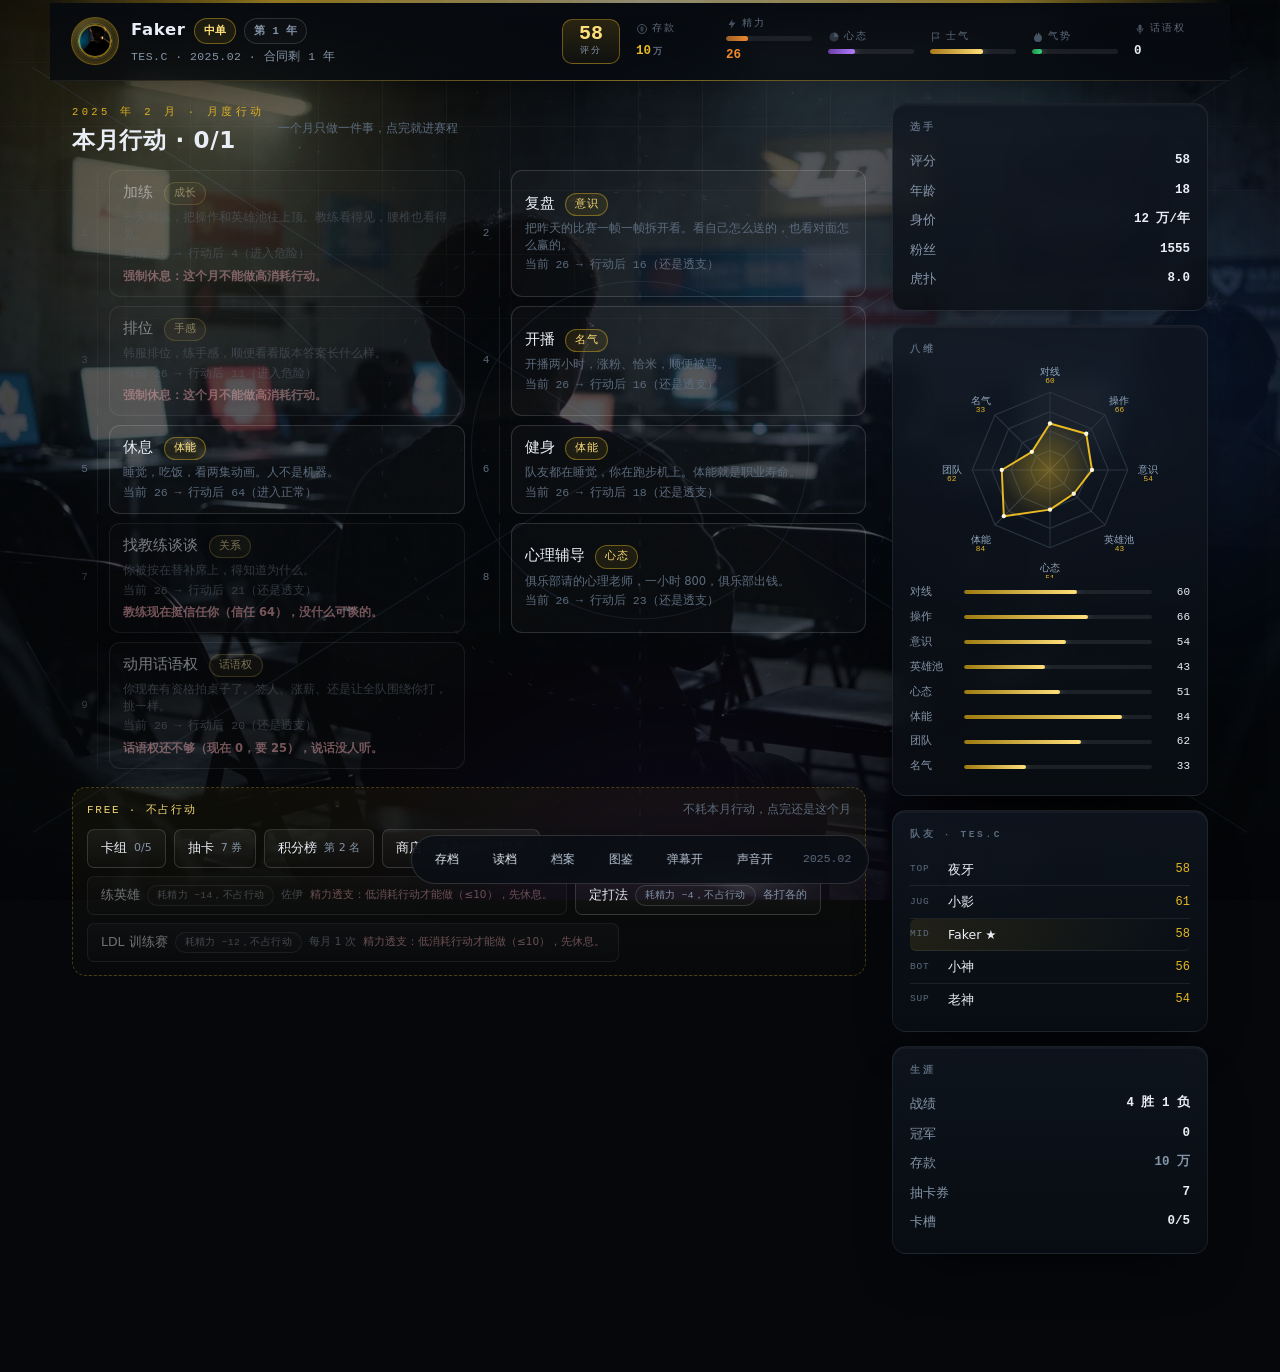
==== commit cf4902f5: "update preview.html" ====
--- a/preview.html
+++ b/preview.html
@@ -1,2 +1,2 @@
-<!DOCTYPE html><html lang="zh-CN"><head><meta charset="utf-8"><meta name="viewport" content="width=device-width, initial-scale=1, viewport-fit=cover"><title>登神 · 预览</title><link rel="stylesheet" href="css/style.css?v=b10c648a73"></head><body><div class="bg" aria-hidden="true"><div class="bg-photo" id="bgPhoto" aria-hidden="true"></div>  <div class="bg-aurora a1"></div>  <div class="bg-aurora a2"></div>  <div class="bg-aurora a3"></div>  <div class="bg-grid"></div>  <svg class="bg-rift" viewBox="0 0 1200 800" preserveAspectRatio="xMidYMid slice">    <g fill="none" stroke="currentColor" stroke-width="1">      <path d="M60 740 L1140 60"/>      <path d="M60 60 L1140 740"/>      <path d="M600 40 L600 760" stroke-dasharray="6 14"/>      <path d="M60 400 L1140 400" stroke-dasharray="2 18"/>      <circle cx="600" cy="400" r="150"/>      <circle cx="600" cy="400" r="230" stroke-dasharray="4 16"/>      <circle cx="600" cy="400" r="320" stroke-dasharray="1 22"/>      <path d="M240 240 L330 330 M960 240 L870 330 M240 560 L330 470 M960 560 L870 470"/>    </g>  </svg>  <div class="bg-noise"></div>  <div class="bg-vignette"></div></div><div id="app"></div><div id="dock" class="hidden"></div><div id="toast"></div><script src="js/art.js?v=b10c648a73"></script><script src="js/data/heroes.js?v=b10c648a73"></script><script src="js/data/hero_ctr.js?v=b10c648a73"></script><script src="js/data/teams.js?v=b10c648a73"></script><script src="js/data/players.js?v=b10c648a73"></script><script src="js/data/chronicle.js?v=b10c648a73"></script><script src="js/data/events.js?v=b10c648a73"></script><script src="js/data/events_pos.js?v=b10c648a73"></script><script src="js/data/events_star.js?v=b10c648a73"></script><script src="js/data/nodes.js?v=b10c648a73"></script><script src="js/data/memes.js?v=b10c648a73"></script><script src="js/data/endless.js?v=b10c648a73"></script><script src="js/data/bases2.js?v=b10c648a73"></script><script src="js/data/talents.js?v=b10c648a73"></script><script src="js/data/hot.js?v=b10c648a73"></script><script src="js/data/danmaku.js?v=b10c648a73"></script><script src="js/data/danmaku_live.js?v=b10c648a73"></script><script src="js/data/trash.js?v=b10c648a73"></script><script src="js/data/shop.js?v=b10c648a73"></script><script src="js/data/terms.js?v=b10c648a73"></script><script src="js/data/changelog.js?v=b10c648a73"></script><script src="js/data/gossip.js?v=b10c648a73"></script><script src="js/data/bigevent.js?v=b10c648a73"></script><script src="js/data/bar.js?v=b10c648a73"></script><script src="js/data/manager.js?v=b10c648a73"></script><script src="js/audio.js?v=b10c648a73"></script><script src="js/match.js?v=b10c648a73"></script><script src="js/data/talk.js?v=b10c648a73"></script>
-  <script src="js/data/moments.js?v=b10c648a73"></script><script src="js/engine.js?v=b10c648a73"></script><script src="js/live.js?v=b10c648a73"></script><script src="js/ui.js?v=b10c648a73"></script><script>/* 仅用于截图预览：把游戏驱动到指定场景后停住 */(function () {  const app = document.getElementById("app");  const q = new URLSearchParams(location.search);  const target = q.get("scene") || "menu";  const mode = q.get("mode") || "three";  const diff = q.get("diff") || "normal";  const steps = Number(q.get("steps") || 0);  function el(act, i, v) {    const nodes = [].slice.call(document.querySelectorAll('[data-act="' + act + '"]'));    return nodes.filter(n =>      (i === undefined || i === null || n.dataset.i === String(i)) &&      (v === undefined || v === null || n.dataset.v === String(v))    )[0] || nodes[0];  }  function c(act, i, v) {    const n = el(act, i, v);    if (!n) return false;    n.dispatchEvent(new MouseEvent("click", { bubbles: true, cancelable: true, view: window }));    return true;  }  window.__c = c;  if (target !== "menu" && target.indexOf("menu:") !== 0) {    c("tab", null, "diff");    c("setmode", null, mode);    c("setdiff", null, diff);    c("start");  } else if (target.indexOf("menu:") === 0) {    c("tab", null, target.slice(5));  }  if (q.get("noanim")) {    const st = document.createElement("style");    st.textContent = "*:not(.dm):not(.dm *){animation:none!important;transition:none!important} .fade-in{opacity:1!important;transform:none!important}";    document.head.appendChild(st);  }  let guard = 0;  while (app.dataset.scene !== target && guard++ < 3000) {    document.title = "shot:" + (app.dataset.scene || "?") + " " + guard;    const t = app.dataset.scene;    if (t === "menu" && target !== "menu") { c("tab", null, "diff"); c("start"); continue; }    if (t === "create_name") { const i = document.getElementById("nameInput"); if (i) i.value = "Faker"; c("name-ok"); continue; }    if (t === "create_base") { c("pick", 0); continue; }    if (t === "create_pos") { c("choose", null, "MID"); continue; }    if (t === "create_pool") { c("pick", 0); continue; }    if (t === "create_origin") { c("pick", 0); continue; }    if (t === "create_card") { c("choose", 0); continue; }    if (t === "transfer" && target === "retire") { c("choose", -1, "retire"); continue; }    if (t === "result" || t === "matchday" || t === "duelResult" || t === "swissResult" || t === "monthend" || t === "draw" || t === "ending") { c("choose", 0); continue; }    if (t === "action" && target === "event") { c("choose", 0); continue; }    if (t === "action" && (target === "deck" || target === "gacha" || target === "standings")) { const kw = target === "deck" ? "卡槽" : target === "gacha" ? "抽卡" : "排名"; const fb = [].slice.call(document.querySelectorAll("[data-act=\u0022choose\u0022][data-v=\u0022free\u0022]")).filter(x => x.textContent.indexOf(kw) >= 0)[0]; if (fb) { fb.dispatchEvent(new MouseEvent("click", { bubbles: true })); continue; } }    if (t === "action" || t === "event" || t === "duel" || t === "voice" || t === "retire" || t === "card" || t === "transfer") { c("choose", 0); continue; }    if (c("choose", 0)) continue;    if (c("next", 0)) continue;    if (c("pick", 0)) continue;    if (c("confirm", 0)) continue;    if (c("start", 0)) continue;    if (c("tab", 0)) continue;    break;  }  for (let k = 0; k < steps; k++) { const t = app.dataset.scene; if (t === "action" || t === "event") c("choose", 0); else c("choose", 0); }  const after = Number(q.get("after") || 0);  for (let k = 0; k < after; k++) c("choose", 0);  if (q.get("cxtab")) c("codex-tab", null, q.get("cxtab"));if (q.get("nodm")) {    const st2 = document.createElement("style");    st2.textContent = "#danmaku{display:none!important}";    document.head.appendChild(st2);  }  if (q.get("dmfreeze")) {    window.__dmKeep = true;    const freeze = () => {      const room = document.getElementById("danmaku");      if (!room) return;      const kids = [...room.children];      while (kids.length > 5) kids.shift().remove();      kids.forEach((el, i) => {        const band = i % 2 === 0 ? [0, 4] : [73, 85];        el.style.animation = "none";        el.style.transform = "none";        el.style.opacity = "1";        el.style.left = (3 + Math.random() * 46).toFixed(1) + "%";        el.style.top = (band[0] + Math.random() * (band[1] - band[0])).toFixed(1) + "%";      });    };    setTimeout(freeze, 1200);    setInterval(freeze, 700);  }  if (q.get("probe")) { const b = document.body, ap = document.getElementById("app"); let worst = null, max = -1; document.querySelectorAll("#app *").forEach(function (el) { const r = el.getBoundingClientRect(); if (r.right > max) { max = r.right; worst = el; } }); const w2 = worst ? (worst.className || worst.tagName) : "-"; document.title = "probe w" + window.innerWidth + " sw" + b.scrollWidth + " app" + Math.round(ap.getBoundingClientRect().width) + " max" + Math.round(max) + " el:" + String(w2).slice(0, 60); }  document.body.setAttribute("data-shot", app.dataset.scene || "?");})();</script></body></html>+﻿<!DOCTYPE html><html lang="zh-CN"><head><meta charset="utf-8"><meta name="viewport" content="width=device-width, initial-scale=1, viewport-fit=cover"><title>登神 · 预览</title><link rel="stylesheet" href="css/style.css?v=e074bc2ff7"></head><body><div class="bg" aria-hidden="true"><div class="bg-photo" id="bgPhoto" aria-hidden="true"></div>  <div class="bg-aurora a1"></div>  <div class="bg-aurora a2"></div>  <div class="bg-aurora a3"></div>  <div class="bg-grid"></div>  <svg class="bg-rift" viewBox="0 0 1200 800" preserveAspectRatio="xMidYMid slice">    <g fill="none" stroke="currentColor" stroke-width="1">      <path d="M60 740 L1140 60"/>      <path d="M60 60 L1140 740"/>      <path d="M600 40 L600 760" stroke-dasharray="6 14"/>      <path d="M60 400 L1140 400" stroke-dasharray="2 18"/>      <circle cx="600" cy="400" r="150"/>      <circle cx="600" cy="400" r="230" stroke-dasharray="4 16"/>      <circle cx="600" cy="400" r="320" stroke-dasharray="1 22"/>      <path d="M240 240 L330 330 M960 240 L870 330 M240 560 L330 470 M960 560 L870 470"/>    </g>  </svg>  <div class="bg-noise"></div>  <div class="bg-vignette"></div></div><div id="app"></div><div id="dock" class="hidden"></div><div id="toast"></div><script src="js/art.js?v=e074bc2ff7"></script><script src="js/data/heroes.js?v=e074bc2ff7"></script><script src="js/data/hero_ctr.js?v=e074bc2ff7"></script><script src="js/data/teams.js?v=e074bc2ff7"></script><script src="js/data/players.js?v=e074bc2ff7"></script><script src="js/data/chronicle.js?v=e074bc2ff7"></script><script src="js/data/events.js?v=e074bc2ff7"></script><script src="js/data/events_pos.js?v=e074bc2ff7"></script><script src="js/data/events_star.js?v=e074bc2ff7"></script><script src="js/data/events_expand.js?v=e074bc2ff7"></script><script src="js/data/events_story.js?v=e074bc2ff7"></script><script src="js/data/nodes.js?v=e074bc2ff7"></script><script src="js/data/memes.js?v=e074bc2ff7"></script><script src="js/data/endless.js?v=e074bc2ff7"></script><script src="js/data/bases2.js?v=e074bc2ff7"></script><script src="js/data/talents.js?v=e074bc2ff7"></script><script src="js/data/hot.js?v=e074bc2ff7"></script><script src="js/data/danmaku.js?v=e074bc2ff7"></script><script src="js/data/danmaku_live.js?v=e074bc2ff7"></script><script src="js/data/trash.js?v=e074bc2ff7"></script><script src="js/data/shop.js?v=e074bc2ff7"></script><script src="js/data/terms.js?v=e074bc2ff7"></script><script src="js/data/flavor.js?v=e074bc2ff7"></script><script src="js/data/glossary.js?v=e074bc2ff7"></script><script src="js/data/changelog.js?v=e074bc2ff7"></script><script src="js/data/gossip.js?v=e074bc2ff7"></script><script src="js/data/bigevent.js?v=e074bc2ff7"></script><script src="js/data/bar.js?v=e074bc2ff7"></script><script src="js/data/manager.js?v=e074bc2ff7"></script><script src="js/audio.js?v=e074bc2ff7"></script><script src="js/match.js?v=e074bc2ff7"></script><script src="js/data/talk.js?v=e074bc2ff7"></script>
+  <script src="js/data/moments.js?v=e074bc2ff7"></script><script src="js/engine.js?v=e074bc2ff7"></script><script src="js/live.js?v=e074bc2ff7"></script><script src="js/ui.js?v=e074bc2ff7"></script><script>/* 仅用于截图预览：把游戏驱动到指定场景后停住 */(function () {  const app = document.getElementById("app");  const q = new URLSearchParams(location.search);  const target = q.get("scene") || "menu";  const mode = q.get("mode") || "three";  const diff = q.get("diff") || "normal";  const steps = Number(q.get("steps") || 0);  function el(act, i, v) {    const nodes = [].slice.call(document.querySelectorAll('[data-act="' + act + '"]'));    return nodes.filter(n =>      (i === undefined || i === null || n.dataset.i === String(i)) &&      (v === undefined || v === null || n.dataset.v === String(v))    )[0] || nodes[0];  }  function c(act, i, v) {    const n = el(act, i, v);    if (!n) return false;    n.dispatchEvent(new MouseEvent("click", { bubbles: true, cancelable: true, view: window }));    return true;  }  window.__c = c;  if (target !== "menu" && target.indexOf("menu:") !== 0) {    c("tab", null, "diff");    c("setmode", null, mode);    c("setdiff", null, diff);    c("start");  } else if (target.indexOf("menu:") === 0) {    c("tab", null, target.slice(5));  }  if (q.get("noanim")) {    const st = document.createElement("style");    st.textContent = "*:not(.dm):not(.dm *){animation:none!important;transition:none!important} .fade-in{opacity:1!important;transform:none!important}";    document.head.appendChild(st);  }  let guard = 0;  while (app.dataset.scene !== target && guard++ < 3000) {    document.title = "shot:" + (app.dataset.scene || "?") + " " + guard;    const t = app.dataset.scene;    if (t === "menu" && target !== "menu") { c("tab", null, "diff"); c("start"); continue; }    if (t === "create_name") { const i = document.getElementById("nameInput"); if (i) i.value = "Faker"; c("name-ok"); continue; }    if (t === "create_base") { c("pick", 0); continue; }    if (t === "create_pos") { c("choose", null, "MID"); continue; }    if (t === "create_pool") { c("pick", 0); continue; }    if (t === "create_origin") { c("pick", 0); continue; }    if (t === "create_card") { c("choose", 0); continue; }    if (t === "transfer" && target === "retire") { c("choose", -1, "retire"); continue; }    if (t === "result" || t === "matchday" || t === "duelResult" || t === "swissResult" || t === "monthend" || t === "draw" || t === "ending") { c("choose", 0); continue; }    if (t === "action" && target === "event") { c("choose", 0); continue; }    if (t === "action" && (target === "deck" || target === "gacha" || target === "standings")) { const kw = target === "deck" ? "卡槽" : target === "gacha" ? "抽卡" : "排名"; const fb = [].slice.call(document.querySelectorAll("[data-act=\u0022choose\u0022][data-v=\u0022free\u0022]")).filter(x => x.textContent.indexOf(kw) >= 0)[0]; if (fb) { fb.dispatchEvent(new MouseEvent("click", { bubbles: true })); continue; } }    if (t === "action" || t === "event" || t === "duel" || t === "voice" || t === "retire" || t === "card" || t === "transfer") { c("choose", 0); continue; }    if (c("choose", 0)) continue;    if (c("next", 0)) continue;    if (c("pick", 0)) continue;    if (c("confirm", 0)) continue;    if (c("start", 0)) continue;    if (c("tab", 0)) continue;    break;  }  for (let k = 0; k < steps; k++) { const t = app.dataset.scene; if (t === "action" || t === "event") c("choose", 0); else c("choose", 0); }  const after = Number(q.get("after") || 0);  for (let k = 0; k < after; k++) c("choose", 0);  if (q.get("cxtab")) c("codex-tab", null, q.get("cxtab"));if (q.get("nodm")) {    const st2 = document.createElement("style");    st2.textContent = "#danmaku{display:none!important}";    document.head.appendChild(st2);  }  if (q.get("dmfreeze")) {    window.__dmKeep = true;    const freeze = () => {      const room = document.getElementById("danmaku");      if (!room) return;      const kids = [...room.children];      while (kids.length > 5) kids.shift().remove();      kids.forEach((el, i) => {        const band = i % 2 === 0 ? [0, 4] : [73, 85];        el.style.animation = "none";        el.style.transform = "none";        el.style.opacity = "1";        el.style.left = (3 + Math.random() * 46).toFixed(1) + "%";        el.style.top = (band[0] + Math.random() * (band[1] - band[0])).toFixed(1) + "%";      });    };    setTimeout(freeze, 1200);    setInterval(freeze, 700);  }  if (q.get("probe")) { const b = document.body, ap = document.getElementById("app"); let worst = null, max = -1; document.querySelectorAll("#app *").forEach(function (el) { const r = el.getBoundingClientRect(); if (r.right > max) { max = r.right; worst = el; } }); const w2 = worst ? (worst.className || worst.tagName) : "-"; document.title = "probe w" + window.innerWidth + " sw" + b.scrollWidth + " app" + Math.round(ap.getBoundingClientRect().width) + " max" + Math.round(max) + " el:" + String(w2).slice(0, 60); }  document.body.setAttribute("data-shot", app.dataset.scene || "?");})();</script></body></html>
--- a/css/style.css
+++ b/css/style.css
@@ -1001,3 +1001,52 @@
 /* 行动页标题：窄屏自动换行，宽屏仍左右分布 */
 .act-head { flex-wrap: wrap; row-gap: 6px; }
 .act-head > div:last-child { flex: 1 1 200px; min-width: 180px; }
+
+/* ---------- 图鉴 overlay（底栏「图鉴」随时打开） ---------- */
+.gloss-overlay {
+  position: fixed; inset: 0; z-index: 80;
+  display: flex; align-items: flex-start; justify-content: center;
+  padding: max(22px, 5vh) 18px;
+  background: rgba(4, 7, 11, .74);
+  backdrop-filter: blur(7px) saturate(.9);
+  -webkit-backdrop-filter: blur(7px) saturate(.9);
+  overflow: auto;
+}
+.gloss {
+  width: min(980px, 100%);
+  background: linear-gradient(180deg, rgba(18, 23, 32, .98), rgba(11, 15, 22, .98));
+  border: 1px solid rgba(232, 185, 35, .26);
+  border-radius: var(--r);
+  box-shadow: var(--shadow);
+  padding: 22px 24px 20px;
+}
+.gloss-head {
+  display: flex; align-items: flex-start; justify-content: space-between; gap: 12px;
+  border-bottom: 1px solid var(--line); padding-bottom: 13px; margin-bottom: 14px;
+}
+.gloss-head h2 { margin: 2px 0 0; font-size: 23px; letter-spacing: .02em; }
+.gloss-body { display: grid; grid-template-columns: 190px minmax(0, 1fr); gap: 18px; }
+.gloss-tabs { display: flex; flex-direction: column; gap: 6px; }
+.gloss-tab {
+  text-align: left; padding: 8px 12px; border-radius: var(--r-sm);
+  border: 1px solid var(--line); background: rgba(255, 255, 255, .025);
+  color: var(--dim); font-size: 13px; font-family: var(--sans); cursor: pointer; transition: .15s;
+}
+.gloss-tab:hover { border-color: rgba(232, 185, 35, .34); color: var(--ink); }
+.gloss-tab.on { background: rgba(232, 185, 35, .13); border-color: rgba(232, 185, 35, .52); color: var(--gold); }
+.gloss-main { max-height: min(68vh, 640px); overflow: auto; padding-right: 6px; }
+.gloss-main::-webkit-scrollbar { width: 6px; }
+.gloss-main::-webkit-scrollbar-thumb { background: rgba(255, 255, 255, .12); border-radius: 3px; }
+.gloss-intro { margin: 0 0 12px; color: var(--dim); font-size: 13px; line-height: 1.75; }
+.gloss-item { padding: 10px 0; border-top: 1px solid var(--line); }
+.gloss-item:first-of-type { border-top: none; }
+.gloss-k { display: flex; align-items: baseline; gap: 8px; font-size: 14px; font-weight: 600; color: var(--ink); }
+.gloss-k .mono { font-family: var(--mono); font-size: 11px; font-weight: 400; color: rgba(232, 185, 35, .72); }
+.gloss-d { margin-top: 4px; color: var(--dim); font-size: 13px; line-height: 1.78; }
+@media (max-width: 680px) {
+  .gloss { padding: 16px 14px; }
+  .gloss-body { grid-template-columns: 1fr; gap: 11px; }
+  .gloss-tabs { flex-direction: row; overflow: auto; padding-bottom: 4px; }
+  .gloss-tab { white-space: nowrap; padding: 7px 11px; flex: 0 0 auto; }
+  .gloss-main { max-height: 56vh; }
+}
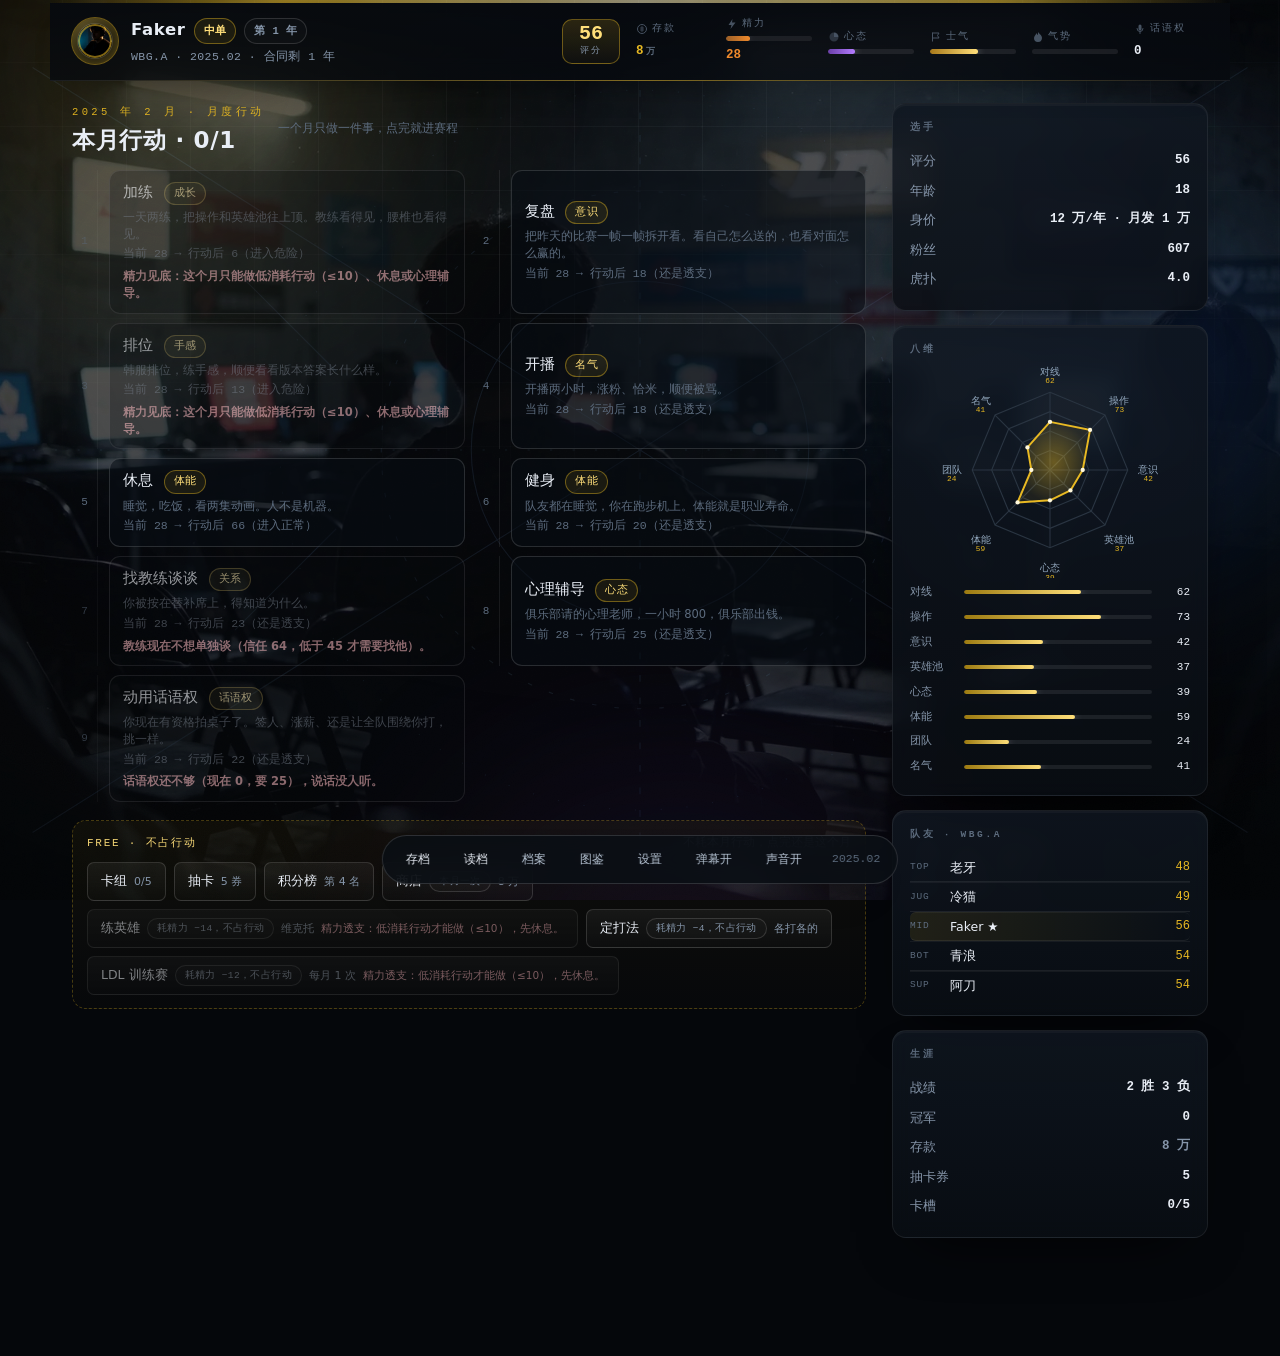
==== commit 81a84495: "update preview.html" ====
--- a/preview.html
+++ b/preview.html
@@ -1,2 +1,10 @@
-﻿<!DOCTYPE html><html lang="zh-CN"><head><meta charset="utf-8"><meta name="viewport" content="width=device-width, initial-scale=1, viewport-fit=cover"><title>登神 · 预览</title><link rel="stylesheet" href="css/style.css?v=e074bc2ff7"></head><body><div class="bg" aria-hidden="true"><div class="bg-photo" id="bgPhoto" aria-hidden="true"></div>  <div class="bg-aurora a1"></div>  <div class="bg-aurora a2"></div>  <div class="bg-aurora a3"></div>  <div class="bg-grid"></div>  <svg class="bg-rift" viewBox="0 0 1200 800" preserveAspectRatio="xMidYMid slice">    <g fill="none" stroke="currentColor" stroke-width="1">      <path d="M60 740 L1140 60"/>      <path d="M60 60 L1140 740"/>      <path d="M600 40 L600 760" stroke-dasharray="6 14"/>      <path d="M60 400 L1140 400" stroke-dasharray="2 18"/>      <circle cx="600" cy="400" r="150"/>      <circle cx="600" cy="400" r="230" stroke-dasharray="4 16"/>      <circle cx="600" cy="400" r="320" stroke-dasharray="1 22"/>      <path d="M240 240 L330 330 M960 240 L870 330 M240 560 L330 470 M960 560 L870 470"/>    </g>  </svg>  <div class="bg-noise"></div>  <div class="bg-vignette"></div></div><div id="app"></div><div id="dock" class="hidden"></div><div id="toast"></div><script src="js/art.js?v=e074bc2ff7"></script><script src="js/data/heroes.js?v=e074bc2ff7"></script><script src="js/data/hero_ctr.js?v=e074bc2ff7"></script><script src="js/data/teams.js?v=e074bc2ff7"></script><script src="js/data/players.js?v=e074bc2ff7"></script><script src="js/data/chronicle.js?v=e074bc2ff7"></script><script src="js/data/events.js?v=e074bc2ff7"></script><script src="js/data/events_pos.js?v=e074bc2ff7"></script><script src="js/data/events_star.js?v=e074bc2ff7"></script><script src="js/data/events_expand.js?v=e074bc2ff7"></script><script src="js/data/events_story.js?v=e074bc2ff7"></script><script src="js/data/nodes.js?v=e074bc2ff7"></script><script src="js/data/memes.js?v=e074bc2ff7"></script><script src="js/data/endless.js?v=e074bc2ff7"></script><script src="js/data/bases2.js?v=e074bc2ff7"></script><script src="js/data/talents.js?v=e074bc2ff7"></script><script src="js/data/hot.js?v=e074bc2ff7"></script><script src="js/data/danmaku.js?v=e074bc2ff7"></script><script src="js/data/danmaku_live.js?v=e074bc2ff7"></script><script src="js/data/trash.js?v=e074bc2ff7"></script><script src="js/data/shop.js?v=e074bc2ff7"></script><script src="js/data/terms.js?v=e074bc2ff7"></script><script src="js/data/flavor.js?v=e074bc2ff7"></script><script src="js/data/glossary.js?v=e074bc2ff7"></script><script src="js/data/changelog.js?v=e074bc2ff7"></script><script src="js/data/gossip.js?v=e074bc2ff7"></script><script src="js/data/bigevent.js?v=e074bc2ff7"></script><script src="js/data/bar.js?v=e074bc2ff7"></script><script src="js/data/manager.js?v=e074bc2ff7"></script><script src="js/audio.js?v=e074bc2ff7"></script><script src="js/match.js?v=e074bc2ff7"></script><script src="js/data/talk.js?v=e074bc2ff7"></script>
-  <script src="js/data/moments.js?v=e074bc2ff7"></script><script src="js/engine.js?v=e074bc2ff7"></script><script src="js/live.js?v=e074bc2ff7"></script><script src="js/ui.js?v=e074bc2ff7"></script><script>/* 仅用于截图预览：把游戏驱动到指定场景后停住 */(function () {  const app = document.getElementById("app");  const q = new URLSearchParams(location.search);  const target = q.get("scene") || "menu";  const mode = q.get("mode") || "three";  const diff = q.get("diff") || "normal";  const steps = Number(q.get("steps") || 0);  function el(act, i, v) {    const nodes = [].slice.call(document.querySelectorAll('[data-act="' + act + '"]'));    return nodes.filter(n =>      (i === undefined || i === null || n.dataset.i === String(i)) &&      (v === undefined || v === null || n.dataset.v === String(v))    )[0] || nodes[0];  }  function c(act, i, v) {    const n = el(act, i, v);    if (!n) return false;    n.dispatchEvent(new MouseEvent("click", { bubbles: true, cancelable: true, view: window }));    return true;  }  window.__c = c;  if (target !== "menu" && target.indexOf("menu:") !== 0) {    c("tab", null, "diff");    c("setmode", null, mode);    c("setdiff", null, diff);    c("start");  } else if (target.indexOf("menu:") === 0) {    c("tab", null, target.slice(5));  }  if (q.get("noanim")) {    const st = document.createElement("style");    st.textContent = "*:not(.dm):not(.dm *){animation:none!important;transition:none!important} .fade-in{opacity:1!important;transform:none!important}";    document.head.appendChild(st);  }  let guard = 0;  while (app.dataset.scene !== target && guard++ < 3000) {    document.title = "shot:" + (app.dataset.scene || "?") + " " + guard;    const t = app.dataset.scene;    if (t === "menu" && target !== "menu") { c("tab", null, "diff"); c("start"); continue; }    if (t === "create_name") { const i = document.getElementById("nameInput"); if (i) i.value = "Faker"; c("name-ok"); continue; }    if (t === "create_base") { c("pick", 0); continue; }    if (t === "create_pos") { c("choose", null, "MID"); continue; }    if (t === "create_pool") { c("pick", 0); continue; }    if (t === "create_origin") { c("pick", 0); continue; }    if (t === "create_card") { c("choose", 0); continue; }    if (t === "transfer" && target === "retire") { c("choose", -1, "retire"); continue; }    if (t === "result" || t === "matchday" || t === "duelResult" || t === "swissResult" || t === "monthend" || t === "draw" || t === "ending") { c("choose", 0); continue; }    if (t === "action" && target === "event") { c("choose", 0); continue; }    if (t === "action" && (target === "deck" || target === "gacha" || target === "standings")) { const kw = target === "deck" ? "卡槽" : target === "gacha" ? "抽卡" : "排名"; const fb = [].slice.call(document.querySelectorAll("[data-act=\u0022choose\u0022][data-v=\u0022free\u0022]")).filter(x => x.textContent.indexOf(kw) >= 0)[0]; if (fb) { fb.dispatchEvent(new MouseEvent("click", { bubbles: true })); continue; } }    if (t === "action" || t === "event" || t === "duel" || t === "voice" || t === "retire" || t === "card" || t === "transfer") { c("choose", 0); continue; }    if (c("choose", 0)) continue;    if (c("next", 0)) continue;    if (c("pick", 0)) continue;    if (c("confirm", 0)) continue;    if (c("start", 0)) continue;    if (c("tab", 0)) continue;    break;  }  for (let k = 0; k < steps; k++) { const t = app.dataset.scene; if (t === "action" || t === "event") c("choose", 0); else c("choose", 0); }  const after = Number(q.get("after") || 0);  for (let k = 0; k < after; k++) c("choose", 0);  if (q.get("cxtab")) c("codex-tab", null, q.get("cxtab"));if (q.get("nodm")) {    const st2 = document.createElement("style");    st2.textContent = "#danmaku{display:none!important}";    document.head.appendChild(st2);  }  if (q.get("dmfreeze")) {    window.__dmKeep = true;    const freeze = () => {      const room = document.getElementById("danmaku");      if (!room) return;      const kids = [...room.children];      while (kids.length > 5) kids.shift().remove();      kids.forEach((el, i) => {        const band = i % 2 === 0 ? [0, 4] : [73, 85];        el.style.animation = "none";        el.style.transform = "none";        el.style.opacity = "1";        el.style.left = (3 + Math.random() * 46).toFixed(1) + "%";        el.style.top = (band[0] + Math.random() * (band[1] - band[0])).toFixed(1) + "%";      });    };    setTimeout(freeze, 1200);    setInterval(freeze, 700);  }  if (q.get("probe")) { const b = document.body, ap = document.getElementById("app"); let worst = null, max = -1; document.querySelectorAll("#app *").forEach(function (el) { const r = el.getBoundingClientRect(); if (r.right > max) { max = r.right; worst = el; } }); const w2 = worst ? (worst.className || worst.tagName) : "-"; document.title = "probe w" + window.innerWidth + " sw" + b.scrollWidth + " app" + Math.round(ap.getBoundingClientRect().width) + " max" + Math.round(max) + " el:" + String(w2).slice(0, 60); }  document.body.setAttribute("data-shot", app.dataset.scene || "?");})();</script></body></html>+﻿<!DOCTYPE html><html lang="zh-CN"><head><meta charset="utf-8"><meta name="viewport" content="width=device-width, initial-scale=1, viewport-fit=cover"><title>登神 · 预览</title><link rel="stylesheet" href="css/style.css?v=60f40a708f">
+<link rel="stylesheet" href="css/cockfight.css?v=60f40a708f"></head><body><div class="bg" aria-hidden="true"><div class="bg-photo" id="bgPhoto" aria-hidden="true"></div>  <div class="bg-aurora a1"></div>  <div class="bg-aurora a2"></div>  <div class="bg-aurora a3"></div>  <div class="bg-grid"></div>  <svg class="bg-rift" viewBox="0 0 1200 800" preserveAspectRatio="xMidYMid slice">    <g fill="none" stroke="currentColor" stroke-width="1">      <path d="M60 740 L1140 60"/>      <path d="M60 60 L1140 740"/>      <path d="M600 40 L600 760" stroke-dasharray="6 14"/>      <path d="M60 400 L1140 400" stroke-dasharray="2 18"/>      <circle cx="600" cy="400" r="150"/>      <circle cx="600" cy="400" r="230" stroke-dasharray="4 16"/>      <circle cx="600" cy="400" r="320" stroke-dasharray="1 22"/>      <path d="M240 240 L330 330 M960 240 L870 330 M240 560 L330 470 M960 560 L870 470"/>    </g>  </svg>  <div class="bg-noise"></div>  <div class="bg-vignette"></div></div><div id="app"></div><div id="dock" class="hidden"></div><div id="toast"></div><script src="js/art.js?v=60f40a708f"></script><script src="js/data/heroes.js?v=60f40a708f"></script><script src="js/data/hero_ctr.js?v=60f40a708f"></script><script src="js/data/teams.js?v=60f40a708f"></script><script src="js/data/players.js?v=60f40a708f"></script>
+<script src="js/data/lck.js?v=60f40a708f"></script><script src="js/data/chronicle.js?v=60f40a708f"></script><script src="js/data/events.js?v=60f40a708f"></script><script src="js/data/events_pos.js?v=60f40a708f"></script><script src="js/data/events_star.js?v=60f40a708f"></script><script src="js/data/events_expand.js?v=60f40a708f"></script><script src="js/data/events_story.js?v=60f40a708f"></script>
+<script src="js/data/events_v3.js?v=60f40a708f"></script>
+<script src="js/data/events_lck.js?v=60f40a708f"></script><script src="js/data/nodes.js?v=60f40a708f"></script><script src="js/data/memes.js?v=60f40a708f"></script><script src="js/data/endless.js?v=60f40a708f"></script><script src="js/data/bases2.js?v=60f40a708f"></script><script src="js/data/talents.js?v=60f40a708f"></script><script src="js/data/talents_v4.js?v=60f40a708f"></script><script src="js/data/hot.js?v=60f40a708f"></script><script src="js/data/danmaku.js?v=60f40a708f"></script><script src="js/data/danmaku_live.js?v=60f40a708f"></script><script src="js/data/trash.js?v=60f40a708f"></script><script src="js/data/shop.js?v=60f40a708f"></script><script src="js/data/terms.js?v=60f40a708f"></script><script src="js/data/flavor.js?v=60f40a708f"></script>
+<script src="js/data/achievements.js?v=60f40a708f"></script><script src="js/data/glossary.js?v=60f40a708f"></script>
+<script src="js/data/tutorial.js?v=60f40a708f"></script><script src="js/data/changelog.js?v=60f40a708f"></script><script src="js/data/gossip.js?v=60f40a708f"></script><script src="js/data/bigevent.js?v=60f40a708f"></script><script src="js/data/bar.js?v=60f40a708f"></script><script src="js/data/manager.js?v=60f40a708f"></script>
+<script src="js/data/card_meta.js?v=60f40a708f"></script><script src="js/audio.js?v=60f40a708f"></script><script src="js/match.js?v=60f40a708f"></script>
+<script src="js/cockfight.js?v=60f40a708f"></script><script src="js/data/talk.js?v=60f40a708f"></script>
+  <script src="js/data/moments.js?v=60f40a708f"></script><script src="js/engine.js?v=60f40a708f"></script><script src="js/live.js?v=60f40a708f"></script><script src="js/ui.js?v=60f40a708f"></script><script>/* 仅用于截图预览：把游戏驱动到指定场景后停住 */(function () {  const app = document.getElementById("app");  const q = new URLSearchParams(location.search);  const target = q.get("scene") || "menu";  const mode = q.get("mode") || "three";  const diff = q.get("diff") || "normal";  const steps = Number(q.get("steps") || 0);  function el(act, i, v) {    const nodes = [].slice.call(document.querySelectorAll('[data-act="' + act + '"]'));    return nodes.filter(n =>      (i === undefined || i === null || n.dataset.i === String(i)) &&      (v === undefined || v === null || n.dataset.v === String(v))    )[0] || nodes[0];  }  function c(act, i, v) {    const n = el(act, i, v);    if (!n) return false;    n.dispatchEvent(new MouseEvent("click", { bubbles: true, cancelable: true, view: window }));    return true;  }  window.__c = c;  if (target !== "menu" && target.indexOf("menu:") !== 0) {    c("tab", null, "diff");    c("setmode", null, mode);    c("setdiff", null, diff);    c("start");  } else if (target.indexOf("menu:") === 0) {    c("tab", null, target.slice(5));  }  if (q.get("noanim")) {    const st = document.createElement("style");    st.textContent = "*:not(.dm):not(.dm *){animation:none!important;transition:none!important} .fade-in{opacity:1!important;transform:none!important}";    document.head.appendChild(st);  }  let guard = 0;  while (app.dataset.scene !== target && guard++ < 3000) {    document.title = "shot:" + (app.dataset.scene || "?") + " " + guard;    const t = app.dataset.scene;    if (t === "menu" && target !== "menu") { c("tab", null, "diff"); c("start"); continue; }    if (t === "create_name") { const i = document.getElementById("nameInput"); if (i) i.value = "Faker"; c("name-ok"); continue; }    if (t === "create_base") { c("pick", 0); continue; }    if (t === "create_pos") { c("choose", null, "MID"); continue; }    if (t === "create_pool") { c("pick", 0); continue; }    if (t === "create_origin") { c("pick", 0); continue; }    if (t === "create_card") { c("choose", 0); continue; }    if (t === "transfer" && target === "retire") { c("choose", -1, "retire"); continue; }    if (t === "result" || t === "matchday" || t === "duelResult" || t === "swissResult" || t === "monthend" || t === "draw" || t === "ending") { c("choose", 0); continue; }    if (t === "action" && target === "event") { c("choose", 0); continue; }    if (t === "action" && (target === "deck" || target === "gacha" || target === "standings")) { const kw = target === "deck" ? "卡槽" : target === "gacha" ? "抽卡" : "排名"; const fb = [].slice.call(document.querySelectorAll("[data-act=\u0022choose\u0022][data-v=\u0022free\u0022]")).filter(x => x.textContent.indexOf(kw) >= 0)[0]; if (fb) { fb.dispatchEvent(new MouseEvent("click", { bubbles: true })); continue; } }    if (t === "action" || t === "event" || t === "duel" || t === "voice" || t === "retire" || t === "card" || t === "transfer") { c("choose", 0); continue; }    if (c("choose", 0)) continue;    if (c("next", 0)) continue;    if (c("pick", 0)) continue;    if (c("confirm", 0)) continue;    if (c("start", 0)) continue;    if (c("tab", 0)) continue;    break;  }  for (let k = 0; k < steps; k++) { const t = app.dataset.scene; if (t === "action" || t === "event") c("choose", 0); else c("choose", 0); }  const after = Number(q.get("after") || 0);  for (let k = 0; k < after; k++) c("choose", 0);  if (q.get("cxtab")) c("codex-tab", null, q.get("cxtab"));if (q.get("nodm")) {    const st2 = document.createElement("style");    st2.textContent = "#danmaku{display:none!important}";    document.head.appendChild(st2);  }  if (q.get("dmfreeze")) {    window.__dmKeep = true;    const freeze = () => {      const room = document.getElementById("danmaku");      if (!room) return;      const kids = [...room.children];      while (kids.length > 5) kids.shift().remove();      kids.forEach((el, i) => {        const band = i % 2 === 0 ? [0, 4] : [73, 85];        el.style.animation = "none";        el.style.transform = "none";        el.style.opacity = "1";        el.style.left = (3 + Math.random() * 46).toFixed(1) + "%";        el.style.top = (band[0] + Math.random() * (band[1] - band[0])).toFixed(1) + "%";      });    };    setTimeout(freeze, 1200);    setInterval(freeze, 700);  }  if (q.get("probe")) { const b = document.body, ap = document.getElementById("app"); let worst = null, max = -1; document.querySelectorAll("#app *").forEach(function (el) { const r = el.getBoundingClientRect(); if (r.right > max) { max = r.right; worst = el; } }); const w2 = worst ? (worst.className || worst.tagName) : "-"; document.title = "probe w" + window.innerWidth + " sw" + b.scrollWidth + " app" + Math.round(ap.getBoundingClientRect().width) + " max" + Math.round(max) + " el:" + String(w2).slice(0, 60); }  document.body.setAttribute("data-shot", app.dataset.scene || "?");})();</script></body></html>
--- a/css/style.css
+++ b/css/style.css
@@ -906,6 +906,9 @@
 .act-btn .act-why { display: block; font-size: 11.5px; color: #ff9aa4; margin-top: 5px; font-weight: 600; }
 .act-btn.is-off { opacity: .5; filter: grayscale(.35); cursor: not-allowed; }
 .act-btn.is-used { opacity: .55; border-style: dashed; cursor: not-allowed; }
+/* disabled 属性会再叠一层 .btn:disabled 的 .38 透明度，灰态会灰到看不清；这里把叠加抵消掉 */
+.act-btn.is-off:disabled { opacity: .62; filter: grayscale(.45); }
+.act-btn.is-used:disabled { opacity: .6; }
 .opt:has(.act-btn.is-off) .idx, .opt:has(.act-btn.is-used) .idx { opacity: .5; }
 
 .chip.dark { color: var(--dim-2); border-color: var(--line-2); background: rgba(255, 255, 255, .04); }
@@ -914,6 +917,7 @@
 .free-btn .chip { font-size: 9.5px; }
 .free-btn.is-used { opacity: .5; border-style: dashed; }
 .free-btn.is-off { opacity: .45; filter: grayscale(.4); cursor: not-allowed; }
+.free-btn.is-used:disabled, .free-btn.is-off:disabled { opacity: .52; filter: grayscale(.4); }
 .free-btn .act-why { color: #ff9aa4; font-size: 10.5px; }
 
 .feedback-panel { margin-top: 16px; padding: 12px 14px; border-radius: 12px; border: 1px solid rgba(55, 214, 122, .3); background: rgba(55, 214, 122, .05); }
@@ -932,6 +936,9 @@
 .bp-info .bpi-prob b { font-family: var(--mono); font-size: 15px; }
 .quick-row { display: flex; flex-wrap: wrap; gap: 8px; margin-top: 6px; }
 .quick-btn { width: auto !important; }
+.quick-block { margin: 8px 0 2px; padding: 10px 12px; border-radius: 12px; border: 1px dashed var(--line-2); background: rgba(232, 185, 35, .04); }
+.quick-block .qb-head { font-family: var(--mono); font-size: 10.5px; letter-spacing: .12em; color: var(--gold); margin-bottom: 6px; }
+.quick-block .qb-note { font-size: 11.5px; color: var(--dim-2); margin-top: 6px; line-height: 1.65; }
 
 .card-src { margin-top: 6px; padding-top: 6px; border-top: 1px dashed var(--line); }
 .src-quote { font-size: 12px; color: var(--gold-2); margin-top: 5px; line-height: 1.65; border-left: 2px solid rgba(232, 185, 35, .4); padding-left: 8px; }
@@ -990,17 +997,17 @@
   .chron-row.has-art .chron-art { width: 40px; height: 28px; }
   .chron-row.has-art .nt { display: none; }
   .card-art { height: 76px; }
-}
+}
 
 /* ---------- 手机：行动页标题改成上下排，别跟副标题抢宽度 ---------- */
 @media (max-width: 680px) {
   .act-head { flex-direction: column; align-items: flex-start; gap: 6px; }
   .act-head > div:last-child { text-align: left; }
-}
+}
 
 /* 行动页标题：窄屏自动换行，宽屏仍左右分布 */
 .act-head { flex-wrap: wrap; row-gap: 6px; }
-.act-head > div:last-child { flex: 1 1 200px; min-width: 180px; }
+.act-head > div:last-child { flex: 1 1 200px; min-width: 180px; }
 
 /* ---------- 图鉴 overlay（底栏「图鉴」随时打开） ---------- */
 .gloss-overlay {
@@ -1049,4 +1056,167 @@
   .gloss-tabs { flex-direction: row; overflow: auto; padding-bottom: 4px; }
   .gloss-tab { white-space: nowrap; padding: 7px 11px; flex: 0 0 auto; }
   .gloss-main { max-height: 56vh; }
-}
+}
+
+/* 月末工资条：正数绿色、负数红色，字号跟随 expense-row */
+.expense-row .pos { color: #37d67a; font-family: var(--mono); }
+.expense-row .neg { color: #ff5a6a; font-family: var(--mono); }
+
+/* ---------- 第 2 轮：阵容 / 羁绊 / 教程 / 成就 / 设置 / 斗蛐蛐 ---------- */
+.roster-grid {
+  display: grid; grid-template-columns: 1fr 1fr; gap: 10px; margin-top: 12px;
+}
+.roster-panel {
+  border: 1px solid var(--line); border-radius: var(--r-sm);
+  background: rgba(255, 255, 255, .022); padding: 9px 11px; min-width: 0;
+}
+.roster-panel.mine { border-color: rgba(90, 170, 255, .26); }
+.roster-panel.opp { border-color: rgba(255, 90, 106, .24); }
+.roster-head { display: flex; align-items: center; justify-content: space-between; margin-bottom: 6px; }
+.roster-head .kicker { font-size: 10px; letter-spacing: .16em; }
+.roster-row {
+  display: grid; grid-template-columns: 34px minmax(0, 1fr) 30px; align-items: center;
+  gap: 6px; padding: 3px 0; border-top: 1px solid rgba(255, 255, 255, .05);
+}
+.roster-row:first-of-type { border-top: none; }
+.rp-pos { font-family: var(--mono); font-size: 10px; color: var(--dim); letter-spacing: .04em; }
+.rp-name { font-size: 12.5px; font-weight: 700; white-space: nowrap; overflow: hidden; text-overflow: ellipsis; }
+.rp-ovr { font-family: var(--mono); font-size: 12px; color: var(--gold); text-align: right; }
+.rp-sig { grid-column: 1 / -1; display: flex; flex-wrap: wrap; gap: 4px; margin: 1px 0 2px 34px; }
+.rp-sig .chip { font-size: 10px; padding: 1px 5px; }
+
+.bonds-panel {
+  margin-top: 12px; border: 1px solid var(--line); border-radius: var(--r-sm);
+  background: rgba(255, 255, 255, .022); padding: 10px 12px;
+}
+.bond-row { padding: 7px 0 6px; border-top: 1px solid rgba(255, 255, 255, .05); }
+.bond-row:first-of-type { border-top: none; padding-top: 2px; }
+.bond-top { display: flex; align-items: baseline; justify-content: space-between; gap: 8px; }
+.bond-top b { font-size: 13px; }
+.bond-top .mono { font-size: 11px; color: var(--dim); }
+.bond-meta { display: flex; flex-wrap: wrap; gap: 5px; margin-top: 4px; }
+.bond-tier {
+  font-size: 11px; padding: 1px 7px; border-radius: 20px;
+  border: 1px solid var(--line); color: rgba(255, 255, 255, .42); background: transparent;
+}
+.bond-tier.on {
+  color: #1a1405; background: linear-gradient(180deg, var(--gold-2), var(--gold));
+  border-color: rgba(232, 185, 35, .7); font-weight: 700;
+}
+.bond-mod { font-family: var(--mono); font-size: 11px; color: var(--dim); padding: 1px 6px; border-radius: 4px; background: rgba(255, 255, 255, .04); }
+.bond-mod.up { color: #37d67a; }
+.bond-mod.down { color: #ff5a6a; }
+.bond-clash { margin-top: 4px; font-size: 11px; color: #ffb347; }
+
+.pool-info {
+  margin-top: 10px; border: 1px solid var(--line); border-radius: var(--r-sm);
+  padding: 8px 11px; background: rgba(255, 255, 255, .02);
+}
+.pool-info .chip { font-size: 11px; }
+
+.guide-bubble {
+  margin-bottom: 12px; padding: 11px 13px 10px; border-radius: var(--r-sm);
+  border: 1px solid rgba(232, 185, 35, .34);
+  background: linear-gradient(180deg, rgba(232, 185, 35, .085), rgba(232, 185, 35, .028));
+}
+.guide-h { display: flex; align-items: center; gap: 7px; font-size: 13px; }
+.guide-dot {
+  width: 6px; height: 6px; border-radius: 50%; background: var(--gold);
+  box-shadow: 0 0 8px rgba(232, 185, 35, .8); flex: 0 0 auto;
+}
+.guide-t { margin-top: 5px; font-size: 12.5px; line-height: 1.78; color: rgba(255, 255, 255, .78); }
+.guide-tips { display: flex; flex-wrap: wrap; gap: 5px; margin-top: 7px; }
+.guide-tips .chip { font-size: 11px; }
+.guide-bubble .right { margin-top: 8px; }
+
+.auto-note {
+  font-size: 11.5px; color: rgba(232, 185, 35, .82); margin-bottom: 8px;
+  padding-left: 9px; border-left: 2px solid rgba(232, 185, 35, .45);
+}
+
+.duo-panel {
+  margin-top: 12px; padding: 10px 12px; border-radius: var(--r-sm);
+  border: 1px solid rgba(232, 185, 35, .28); background: rgba(232, 185, 35, .05);
+}
+.duo-grade {
+  font-family: var(--mono); font-size: 20px; color: var(--gold); letter-spacing: .06em;
+}
+.duo-panel b.gold { color: var(--gold); }
+
+.achv-wrap { padding: 2px 0; }
+.achv-list { margin-top: 12px; display: grid; gap: 8px; }
+.achv-row {
+  border: 1px solid var(--line); border-radius: var(--r-sm);
+  padding: 9px 12px; background: rgba(255, 255, 255, .02);
+}
+.achv-row.on { border-color: rgba(232, 185, 35, .42); background: rgba(232, 185, 35, .055); }
+.achv-row.off { opacity: .52; }
+.achv-h { display: flex; align-items: center; justify-content: space-between; gap: 8px; }
+.achv-h b { font-size: 13px; }
+.achv-row.off .achv-h b { color: var(--dim); }
+
+.settings { max-width: 620px; }
+.set-row {
+  display: flex; align-items: center; justify-content: space-between; gap: 14px;
+  padding: 12px 0; border-top: 1px solid var(--line);
+}
+.set-row:first-of-type { border-top: none; }
+.set-lb { min-width: 0; display: flex; flex-direction: column; gap: 2px; }
+.set-lb b { font-size: 13.5px; }
+.set-ctl { display: flex; align-items: center; gap: 9px; flex: 0 0 auto; }
+.set-ctl input[type="range"] {
+  -webkit-appearance: none; appearance: none; width: 150px; height: 4px; border-radius: 3px;
+  background: rgba(255, 255, 255, .14); outline: none; cursor: pointer;
+}
+.set-ctl input[type="range"]::-webkit-slider-thumb {
+  -webkit-appearance: none; width: 14px; height: 14px; border-radius: 50%;
+  background: var(--gold); border: none; box-shadow: 0 0 0 3px rgba(232, 185, 35, .18);
+}
+.set-ctl input[type="range"]::-moz-range-thumb {
+  width: 14px; height: 14px; border-radius: 50%; background: var(--gold); border: none;
+}
+.set-ctl .mono { font-size: 12px; color: var(--gold); min-width: 38px; text-align: right; }
+
+@media (max-width: 680px) {
+  .roster-grid { grid-template-columns: 1fr; gap: 8px; }
+  .roster-row { grid-template-columns: 30px minmax(0, 1fr) 26px; }
+  .rp-sig { margin-left: 30px; }
+  .set-row { flex-direction: column; align-items: flex-start; gap: 7px; }
+  .set-ctl { width: 100%; }
+  .set-ctl input[type="range"] { flex: 1; width: auto; }
+  .guide-t { font-size: 12px; }
+  .duo-grade { font-size: 17px; }
+}
+@media (max-width: 400px) {
+  .roster-panel { padding: 8px 9px; }
+  .rp-name { font-size: 12px; }
+  .bond-meta { gap: 4px; }
+}
+
+/* ===== 队友关系 / 资产标签（v3 第 3 轮） ===== */
+.mate-grid { display: grid; grid-template-columns: repeat(2, minmax(0, 1fr)); gap: 10px; margin-top: 12px; }
+.mate-card {
+  border: 1px solid var(--line); border-radius: var(--r); padding: 11px 12px;
+  background: linear-gradient(180deg, rgba(255, 255, 255, .035), rgba(255, 255, 255, 0));
+}
+.mate-card.is-broken { border-color: rgba(255, 77, 94, .35); }
+.mate-head { display: flex; align-items: center; gap: 9px; }
+.mate-av { flex: 0 0 auto; line-height: 0; }
+.mate-name { font-weight: 800; font-size: 14px; display: flex; align-items: center; gap: 5px; flex-wrap: wrap; }
+.mate-sub { font-size: 11.5px; color: var(--dim, #8b96a3); margin-top: 2px; }
+.mate-aff { display: flex; align-items: center; gap: 8px; margin-top: 9px; }
+.mate-aff .bar { flex: 1; }
+.mate-aff .mono { font-size: 12px; min-width: 26px; text-align: right; }
+.mate-mem { font-size: 11.5px; margin-top: 7px; line-height: 1.5; color: var(--text, #d7dee6); }
+.mate-mem.dim { color: var(--dim, #8b96a3); }
+.invest-note { display: flex; align-items: center; gap: 6px; flex-wrap: wrap; margin-top: 6px; padding-top: 6px; border-top: 1px dashed var(--line); }
+.mate-card .bar i { transition: width .35s ease; }
+@media (max-width: 680px) {
+  .mate-grid { grid-template-columns: 1fr; gap: 8px; }
+  .mate-card { padding: 10px 11px; }
+}
+/* ---------- v3.11 对比度修正：行动卡在亮底图上太透 ---------- */
+.bg-photo.on { opacity: .38; }
+.act-btn { background: rgba(9, 13, 20, .55); }
+.act-btn:hover:not(:disabled) { background: rgba(232, 185, 35, .12); }
+.act-btn.is-off, .act-btn.is-used { background: rgba(9, 13, 20, .42); }
--- a/css/cockfight.css
+++ b/css/cockfight.css
@@ -0,0 +1,401 @@
+/* ============================================================
+   斗蛐蛐 / 关公战秦琼 —— 独立样式（只使用 .cf-* 命名空间）
+   依赖 css/style.css 的 :root 变量，不修改任何已有选择器
+   ============================================================ */
+
+.cf {
+  --cf-blue: #4cc2ff;
+  --cf-red: #ff5c6c;
+  --cf-blue-soft: rgba(76, 194, 255, .10);
+  --cf-red-soft: rgba(255, 92, 108, .10);
+  display: flex;
+  flex-direction: column;
+  gap: 14px;
+  width: 100%;
+  min-width: 0;
+  color: var(--ink);
+}
+
+/* ---------- 头部 ---------- */
+.cf .cf-head {
+  display: flex;
+  flex-direction: column;
+  gap: 6px;
+  padding: 2px 2px 0;
+}
+.cf .cf-title {
+  margin: 0;
+  font-family: var(--sans);
+  font-size: clamp(22px, 3.4vw, 34px);
+  letter-spacing: .04em;
+  line-height: 1.15;
+  color: var(--ink);
+  text-shadow: 0 0 24px rgba(232, 185, 35, .16);
+}
+.cf .cf-head .small-note {
+  max-width: 74ch;
+  line-height: 1.7;
+}
+.cf .cf-small { font-size: 12px; line-height: 1.5; }
+
+/* ---------- 顶部工具条 ---------- */
+.cf .cf-bar {
+  display: flex;
+  align-items: center;
+  justify-content: space-between;
+  gap: 10px;
+  flex-wrap: wrap;
+  padding: 10px 14px;
+  border: 1px solid var(--line);
+  border-radius: var(--r);
+  background: linear-gradient(180deg, rgba(18, 26, 37, .72), rgba(9, 13, 19, .72));
+}
+.cf .cf-bar .row {
+  align-items: center;
+  gap: 8px;
+}
+
+/* ---------- 双方阵容 ---------- */
+.cf .cf-teams {
+  display: grid;
+  grid-template-columns: minmax(0, 1fr) minmax(0, 1fr);
+  gap: 12px;
+  align-items: start;
+}
+.cf .cf-team {
+  display: flex;
+  flex-direction: column;
+  gap: 8px;
+  min-width: 0;
+  padding: 14px;
+  border-radius: var(--r);
+  border: 1px solid var(--line);
+  background: var(--panel);
+  box-shadow: var(--shadow);
+}
+.cf .cf-team.blue { border-top: 2px solid rgba(76, 194, 255, .55); }
+.cf .cf-team.red { border-top: 2px solid rgba(255, 92, 108, .55); }
+.cf .cf-team-title {
+  margin: 2px 0 4px;
+  font-family: var(--sans);
+  font-size: 17px;
+  font-weight: 700;
+  letter-spacing: .03em;
+}
+.cf .cf-team.blue .cf-team-title { color: var(--cf-blue); }
+.cf .cf-team.red .cf-team-title { color: var(--cf-red); }
+.cf .cf-team .right { text-align: right; line-height: 1.5; }
+
+/* 位置槽 */
+.cf .cf-slot {
+  display: grid;
+  grid-template-columns: 44px minmax(0, 1fr) 20px;
+  align-items: center;
+  gap: 8px;
+  min-height: 46px;
+  padding: 6px 8px 6px 10px;
+  border: 1px dashed var(--line-2);
+  border-radius: 10px;
+  background: rgba(255, 255, 255, .012);
+  cursor: pointer;
+  transition: border-color .15s ease, background .15s ease, transform .15s ease;
+}
+.cf .cf-slot:hover { border-color: rgba(232, 185, 35, .45); background: rgba(232, 185, 35, .05); }
+.cf .cf-slot.filled { border-style: solid; border-color: var(--line-2); background: rgba(255, 255, 255, .025); }
+.cf .cf-slot.active { border-color: var(--gold); background: rgba(232, 185, 35, .08); box-shadow: 0 0 0 1px rgba(232, 185, 35, .28) inset; }
+.cf .cf-team.blue .cf-slot.active { border-color: var(--cf-blue); background: var(--cf-blue-soft); box-shadow: 0 0 0 1px rgba(76, 194, 255, .25) inset; }
+.cf .cf-team.red .cf-slot.active { border-color: var(--cf-red); background: var(--cf-red-soft); box-shadow: 0 0 0 1px rgba(255, 92, 108, .25) inset; }
+.cf .cf-pos {
+  font-size: 11px;
+  letter-spacing: .06em;
+  color: var(--dim);
+  text-align: center;
+  border-right: 1px solid var(--line);
+  padding-right: 6px;
+}
+.cf .cf-name {
+  display: flex;
+  align-items: center;
+  gap: 6px;
+  min-width: 0;
+  flex-wrap: wrap;
+}
+.cf .cf-name b { font-size: 14px; font-weight: 700; color: var(--ink); }
+.cf .cf-sub { font-size: 11px; line-height: 1.35; }
+.cf .cf-empty { font-size: 12px; letter-spacing: .04em; }
+.cf .cf-x {
+  display: inline-flex;
+  align-items: center;
+  justify-content: center;
+  width: 20px;
+  height: 20px;
+  border-radius: 50%;
+  color: var(--dim-2);
+  font-size: 14px;
+  line-height: 1;
+  transition: color .15s ease, background .15s ease;
+}
+.cf .cf-x:hover { color: var(--red); background: rgba(255, 77, 94, .12); }
+
+/* ---------- 卡池 ---------- */
+.cf .cf-bench {
+  display: flex;
+  flex-direction: column;
+  gap: 10px;
+  padding: 14px;
+  border: 1px solid var(--line);
+  border-radius: var(--r);
+  background: var(--panel);
+  box-shadow: var(--shadow);
+  min-width: 0;
+}
+.cf .cf-bench-head { align-items: center; gap: 10px; flex-wrap: wrap; }
+.cf .cf-bench-head .row { gap: 6px; }
+.cf .cf-bench-list {
+  display: grid;
+  grid-template-columns: repeat(auto-fill, minmax(210px, 1fr));
+  gap: 8px;
+  max-height: 46vh;
+  overflow-y: auto;
+  padding: 2px;
+  scrollbar-width: thin;
+  scrollbar-color: var(--line-2) transparent;
+}
+.cf .cf-bench-list::-webkit-scrollbar { width: 8px; }
+.cf .cf-bench-list::-webkit-scrollbar-thumb { background: var(--line-2); border-radius: 8px; }
+.cf .cf-card {
+  display: flex;
+  flex-direction: column;
+  align-items: stretch;
+  gap: 5px;
+  width: 100%;
+  padding: 9px 10px;
+  border: 1px solid var(--line);
+  border-radius: 10px;
+  background: linear-gradient(180deg, rgba(255, 255, 255, .035), rgba(255, 255, 255, .008));
+  color: var(--ink);
+  font-family: inherit;
+  text-align: left;
+  cursor: pointer;
+  transition: border-color .15s ease, transform .15s ease, background .15s ease;
+}
+.cf .cf-card:hover {
+  border-color: rgba(232, 185, 35, .55);
+  background: linear-gradient(180deg, rgba(232, 185, 35, .09), rgba(232, 185, 35, .02));
+  transform: translateY(-1px);
+}
+.cf .cf-card:active { transform: translateY(0); }
+.cf .cf-card-top {
+  display: flex;
+  align-items: center;
+  gap: 6px;
+  flex-wrap: wrap;
+  min-width: 0;
+}
+.cf .cf-card-top b { font-size: 14px; }
+.cf .cf-card-sub { font-size: 11px; color: var(--dim); }
+.cf .cf-pool { display: flex; flex-wrap: wrap; gap: 3px; }
+.cf .cf-pool .chip { font-size: 10px; padding: 1px 5px; }
+.cf .cf-tilt { font-size: 10px; color: var(--dim-2); letter-spacing: .02em; white-space: normal; }
+.cf .cf-empty-bench {
+  padding: 18px 12px;
+  border: 1px dashed var(--line-2);
+  border-radius: 10px;
+  text-align: center;
+  font-size: 12px;
+}
+
+/* ---------- 操作按钮行 ---------- */
+.cf .cf-actions {
+  display: flex;
+  flex-wrap: wrap;
+  gap: 8px;
+  align-items: center;
+  justify-content: flex-end;
+}
+.cf .cf-actions .btn { min-width: 108px; }
+.cf .cf-actions .btn:disabled { opacity: .38; cursor: not-allowed; }
+
+/* ---------- 结算：比分 ---------- */
+.cf .cf-score {
+  display: flex;
+  align-items: baseline;
+  gap: 10px;
+  margin-top: 4px;
+  font-family: var(--mono);
+}
+.cf .cf-score > .cf-b,
+.cf .cf-score > .cf-r {
+  font-size: clamp(34px, 6vw, 56px);
+  font-weight: 800;
+  line-height: 1;
+}
+.cf .cf-score > .cf-b { color: var(--cf-blue); text-shadow: 0 0 28px rgba(76, 194, 255, .35); }
+.cf .cf-score > .cf-r { color: var(--cf-red); text-shadow: 0 0 28px rgba(255, 92, 108, .35); }
+.cf .cf-colon { font-size: 28px; color: var(--dim-2); }
+.cf .cf-win {
+  margin-left: 6px;
+  padding: 3px 10px;
+  border: 1px solid rgba(232, 185, 35, .5);
+  border-radius: 999px;
+  color: var(--gold-2);
+  font-size: 12px;
+  letter-spacing: .08em;
+  background: rgba(232, 185, 35, .08);
+}
+
+/* ---------- 结算：面板 ---------- */
+.cf .cf-panel {
+  padding: 14px;
+  border-radius: var(--r);
+  border: 1px solid var(--line);
+  background: var(--panel);
+  box-shadow: var(--shadow);
+  min-width: 0;
+}
+.cf .cf-panel > .kicker { margin-bottom: 10px; }
+
+/* 逐路对位 */
+.cf .cf-lane {
+  display: grid;
+  grid-template-columns: 44px minmax(0, 1fr) 56px minmax(0, 1fr);
+  align-items: center;
+  gap: 8px;
+  padding: 7px 4px;
+  border-bottom: 1px solid var(--line);
+}
+.cf .cf-lane:last-child { border-bottom: 0; }
+.cf .cf-side {
+  display: flex;
+  align-items: center;
+  gap: 7px;
+  min-width: 0;
+}
+.cf .cf-side b { font-size: 13px; white-space: nowrap; overflow: hidden; text-overflow: ellipsis; }
+.cf .cf-side.cf-r { justify-content: flex-end; text-align: right; }
+.cf .cf-side.cf-r .cf-sub { text-align: right; }
+.cf .cf-edge {
+  text-align: center;
+  font-size: 13px;
+  font-weight: 700;
+  padding: 2px 4px;
+  border-radius: 6px;
+  color: var(--dim);
+  background: rgba(255, 255, 255, .03);
+}
+.cf .cf-edge.win-b { color: var(--cf-blue); background: var(--cf-blue-soft); }
+.cf .cf-edge.win-r { color: var(--cf-red); background: var(--cf-red-soft); }
+
+/* 三条加权条 */
+.cf .cf-dim {
+  display: grid;
+  grid-template-columns: 40px 42px minmax(0, 1fr) 42px;
+  align-items: center;
+  gap: 8px;
+  padding: 5px 2px;
+}
+.cf .cf-dim-name { font-size: 12px; color: var(--dim); }
+.cf .cf-dim-val { font-size: 12px; font-weight: 700; font-family: var(--mono); }
+.cf .cf-dim-val.cf-b { color: var(--cf-blue); text-align: right; }
+.cf .cf-dim-val.cf-r { color: var(--cf-red); }
+.cf .cf-dbar {
+  display: flex;
+  height: 8px;
+  border-radius: 999px;
+  overflow: hidden;
+  background: rgba(255, 255, 255, .05);
+  border: 1px solid var(--line);
+}
+.cf .cf-dbar i { display: block; height: 100%; }
+.cf .cf-dbar .cf-b { background: linear-gradient(90deg, rgba(76, 194, 255, .55), rgba(76, 194, 255, .95)); }
+.cf .cf-dbar .cf-r { background: linear-gradient(90deg, rgba(255, 92, 108, .95), rgba(255, 92, 108, .55)); }
+.cf .cf-syn { margin-top: 8px; }
+
+/* 局分 chips */
+.cf .cf-games { gap: 6px; }
+
+/* 羁绊 */
+.cf .cf-bonds {
+  display: grid;
+  grid-template-columns: minmax(0, 1fr) minmax(0, 1fr);
+  gap: 14px;
+}
+.cf .cf-bonds-col { display: flex; flex-direction: column; gap: 6px; min-width: 0; }
+.cf .cf-bond {
+  display: flex;
+  flex-direction: column;
+  gap: 2px;
+  padding: 6px 8px;
+  border-radius: 8px;
+  border: 1px solid rgba(232, 185, 35, .22);
+  background: rgba(232, 185, 35, .05);
+}
+.cf .cf-bond .chip { align-self: flex-start; }
+.cf .cf-bond.near {
+  border-color: var(--line);
+  background: rgba(255, 255, 255, .02);
+  opacity: .8;
+}
+
+/* 战报 */
+.cf .cf-report p {
+  margin: 0 0 9px;
+  font-size: 13px;
+  line-height: 1.85;
+  color: var(--ink-2);
+}
+.cf .cf-report p:last-child { margin-bottom: 0; }
+
+/* 结算页阵容小表 */
+.cf .cf-mini { display: flex; flex-direction: column; gap: 4px; }
+.cf .cf-mini-row {
+  display: grid;
+  grid-template-columns: 40px minmax(0, 1fr) auto;
+  align-items: center;
+  gap: 8px;
+  padding: 3px 0;
+  border-bottom: 1px solid var(--line);
+}
+.cf .cf-mini-row:last-child { border-bottom: 0; }
+.cf .cf-mini-row b { font-size: 13px; white-space: nowrap; overflow: hidden; text-overflow: ellipsis; }
+.cf .cf-mini-row .cf-sub { font-size: 11px; text-align: right; }
+
+/* ---------- 响应式 ---------- */
+@media (max-width: 860px) {
+  .cf .cf-teams,
+  .cf .cf-bonds {
+    grid-template-columns: minmax(0, 1fr);
+  }
+  .cf .cf-bench-list { grid-template-columns: repeat(auto-fill, minmax(180px, 1fr)); }
+}
+
+@media (max-width: 520px) {
+  .cf { gap: 10px; }
+  .cf .cf-team,
+  .cf .cf-bench,
+  .cf .cf-panel { padding: 10px; border-radius: 12px; }
+  .cf .cf-title { font-size: 22px; }
+  .cf .cf-bar { padding: 8px 10px; }
+  .cf .cf-bench-list {
+    grid-template-columns: minmax(0, 1fr);
+    max-height: none;
+    overflow: visible;
+  }
+  .cf .cf-slot { grid-template-columns: 38px minmax(0, 1fr) 18px; min-height: 42px; }
+  .cf .cf-lane {
+    grid-template-columns: 34px minmax(0, 1fr) 44px minmax(0, 1fr);
+    gap: 5px;
+    padding: 6px 0;
+  }
+  .cf .cf-side { flex-direction: column; align-items: flex-start; gap: 1px; }
+  .cf .cf-side.cf-r { align-items: flex-end; }
+  .cf .cf-side b { font-size: 12px; max-width: 100%; }
+  .cf .cf-dim { grid-template-columns: 32px 34px minmax(0, 1fr) 34px; gap: 5px; }
+  .cf .cf-score > .cf-b,
+  .cf .cf-score > .cf-r { font-size: 38px; }
+  .cf .cf-actions { justify-content: stretch; }
+  .cf .cf-actions .btn { flex: 1 1 auto; min-width: 0; }
+  .cf .cf-report p { font-size: 12.5px; line-height: 1.75; }
+  .cf .cf-mini-row { grid-template-columns: 34px minmax(0, 1fr); }
+  .cf .cf-mini-row .cf-sub { display: none; }
+}
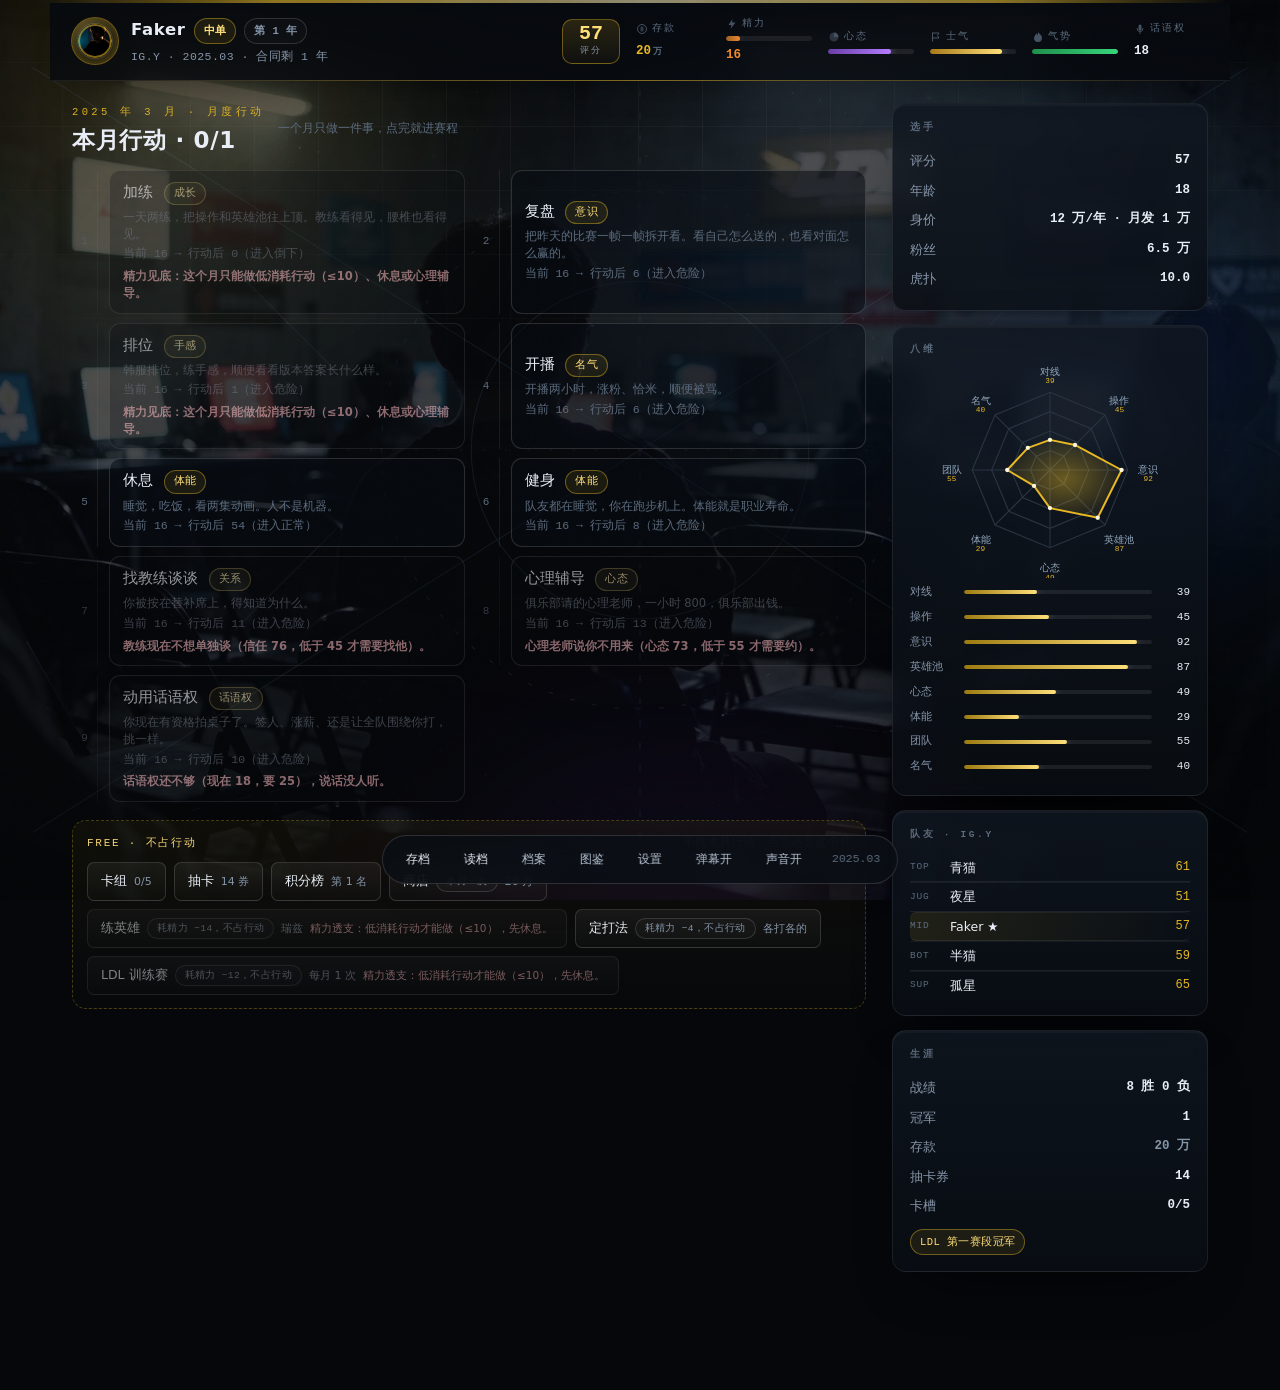
==== commit 4bac305a: "update preview.html" ====
--- a/preview.html
+++ b/preview.html
@@ -1,10 +1,10 @@
-﻿<!DOCTYPE html><html lang="zh-CN"><head><meta charset="utf-8"><meta name="viewport" content="width=device-width, initial-scale=1, viewport-fit=cover"><title>登神 · 预览</title><link rel="stylesheet" href="css/style.css?v=60f40a708f">
-<link rel="stylesheet" href="css/cockfight.css?v=60f40a708f"></head><body><div class="bg" aria-hidden="true"><div class="bg-photo" id="bgPhoto" aria-hidden="true"></div>  <div class="bg-aurora a1"></div>  <div class="bg-aurora a2"></div>  <div class="bg-aurora a3"></div>  <div class="bg-grid"></div>  <svg class="bg-rift" viewBox="0 0 1200 800" preserveAspectRatio="xMidYMid slice">    <g fill="none" stroke="currentColor" stroke-width="1">      <path d="M60 740 L1140 60"/>      <path d="M60 60 L1140 740"/>      <path d="M600 40 L600 760" stroke-dasharray="6 14"/>      <path d="M60 400 L1140 400" stroke-dasharray="2 18"/>      <circle cx="600" cy="400" r="150"/>      <circle cx="600" cy="400" r="230" stroke-dasharray="4 16"/>      <circle cx="600" cy="400" r="320" stroke-dasharray="1 22"/>      <path d="M240 240 L330 330 M960 240 L870 330 M240 560 L330 470 M960 560 L870 470"/>    </g>  </svg>  <div class="bg-noise"></div>  <div class="bg-vignette"></div></div><div id="app"></div><div id="dock" class="hidden"></div><div id="toast"></div><script src="js/art.js?v=60f40a708f"></script><script src="js/data/heroes.js?v=60f40a708f"></script><script src="js/data/hero_ctr.js?v=60f40a708f"></script><script src="js/data/teams.js?v=60f40a708f"></script><script src="js/data/players.js?v=60f40a708f"></script>
-<script src="js/data/lck.js?v=60f40a708f"></script><script src="js/data/chronicle.js?v=60f40a708f"></script><script src="js/data/events.js?v=60f40a708f"></script><script src="js/data/events_pos.js?v=60f40a708f"></script><script src="js/data/events_star.js?v=60f40a708f"></script><script src="js/data/events_expand.js?v=60f40a708f"></script><script src="js/data/events_story.js?v=60f40a708f"></script>
-<script src="js/data/events_v3.js?v=60f40a708f"></script>
-<script src="js/data/events_lck.js?v=60f40a708f"></script><script src="js/data/nodes.js?v=60f40a708f"></script><script src="js/data/memes.js?v=60f40a708f"></script><script src="js/data/endless.js?v=60f40a708f"></script><script src="js/data/bases2.js?v=60f40a708f"></script><script src="js/data/talents.js?v=60f40a708f"></script><script src="js/data/talents_v4.js?v=60f40a708f"></script><script src="js/data/hot.js?v=60f40a708f"></script><script src="js/data/danmaku.js?v=60f40a708f"></script><script src="js/data/danmaku_live.js?v=60f40a708f"></script><script src="js/data/trash.js?v=60f40a708f"></script><script src="js/data/shop.js?v=60f40a708f"></script><script src="js/data/terms.js?v=60f40a708f"></script><script src="js/data/flavor.js?v=60f40a708f"></script>
-<script src="js/data/achievements.js?v=60f40a708f"></script><script src="js/data/glossary.js?v=60f40a708f"></script>
-<script src="js/data/tutorial.js?v=60f40a708f"></script><script src="js/data/changelog.js?v=60f40a708f"></script><script src="js/data/gossip.js?v=60f40a708f"></script><script src="js/data/bigevent.js?v=60f40a708f"></script><script src="js/data/bar.js?v=60f40a708f"></script><script src="js/data/manager.js?v=60f40a708f"></script>
-<script src="js/data/card_meta.js?v=60f40a708f"></script><script src="js/audio.js?v=60f40a708f"></script><script src="js/match.js?v=60f40a708f"></script>
-<script src="js/cockfight.js?v=60f40a708f"></script><script src="js/data/talk.js?v=60f40a708f"></script>
-  <script src="js/data/moments.js?v=60f40a708f"></script><script src="js/engine.js?v=60f40a708f"></script><script src="js/live.js?v=60f40a708f"></script><script src="js/ui.js?v=60f40a708f"></script><script>/* 仅用于截图预览：把游戏驱动到指定场景后停住 */(function () {  const app = document.getElementById("app");  const q = new URLSearchParams(location.search);  const target = q.get("scene") || "menu";  const mode = q.get("mode") || "three";  const diff = q.get("diff") || "normal";  const steps = Number(q.get("steps") || 0);  function el(act, i, v) {    const nodes = [].slice.call(document.querySelectorAll('[data-act="' + act + '"]'));    return nodes.filter(n =>      (i === undefined || i === null || n.dataset.i === String(i)) &&      (v === undefined || v === null || n.dataset.v === String(v))    )[0] || nodes[0];  }  function c(act, i, v) {    const n = el(act, i, v);    if (!n) return false;    n.dispatchEvent(new MouseEvent("click", { bubbles: true, cancelable: true, view: window }));    return true;  }  window.__c = c;  if (target !== "menu" && target.indexOf("menu:") !== 0) {    c("tab", null, "diff");    c("setmode", null, mode);    c("setdiff", null, diff);    c("start");  } else if (target.indexOf("menu:") === 0) {    c("tab", null, target.slice(5));  }  if (q.get("noanim")) {    const st = document.createElement("style");    st.textContent = "*:not(.dm):not(.dm *){animation:none!important;transition:none!important} .fade-in{opacity:1!important;transform:none!important}";    document.head.appendChild(st);  }  let guard = 0;  while (app.dataset.scene !== target && guard++ < 3000) {    document.title = "shot:" + (app.dataset.scene || "?") + " " + guard;    const t = app.dataset.scene;    if (t === "menu" && target !== "menu") { c("tab", null, "diff"); c("start"); continue; }    if (t === "create_name") { const i = document.getElementById("nameInput"); if (i) i.value = "Faker"; c("name-ok"); continue; }    if (t === "create_base") { c("pick", 0); continue; }    if (t === "create_pos") { c("choose", null, "MID"); continue; }    if (t === "create_pool") { c("pick", 0); continue; }    if (t === "create_origin") { c("pick", 0); continue; }    if (t === "create_card") { c("choose", 0); continue; }    if (t === "transfer" && target === "retire") { c("choose", -1, "retire"); continue; }    if (t === "result" || t === "matchday" || t === "duelResult" || t === "swissResult" || t === "monthend" || t === "draw" || t === "ending") { c("choose", 0); continue; }    if (t === "action" && target === "event") { c("choose", 0); continue; }    if (t === "action" && (target === "deck" || target === "gacha" || target === "standings")) { const kw = target === "deck" ? "卡槽" : target === "gacha" ? "抽卡" : "排名"; const fb = [].slice.call(document.querySelectorAll("[data-act=\u0022choose\u0022][data-v=\u0022free\u0022]")).filter(x => x.textContent.indexOf(kw) >= 0)[0]; if (fb) { fb.dispatchEvent(new MouseEvent("click", { bubbles: true })); continue; } }    if (t === "action" || t === "event" || t === "duel" || t === "voice" || t === "retire" || t === "card" || t === "transfer") { c("choose", 0); continue; }    if (c("choose", 0)) continue;    if (c("next", 0)) continue;    if (c("pick", 0)) continue;    if (c("confirm", 0)) continue;    if (c("start", 0)) continue;    if (c("tab", 0)) continue;    break;  }  for (let k = 0; k < steps; k++) { const t = app.dataset.scene; if (t === "action" || t === "event") c("choose", 0); else c("choose", 0); }  const after = Number(q.get("after") || 0);  for (let k = 0; k < after; k++) c("choose", 0);  if (q.get("cxtab")) c("codex-tab", null, q.get("cxtab"));if (q.get("nodm")) {    const st2 = document.createElement("style");    st2.textContent = "#danmaku{display:none!important}";    document.head.appendChild(st2);  }  if (q.get("dmfreeze")) {    window.__dmKeep = true;    const freeze = () => {      const room = document.getElementById("danmaku");      if (!room) return;      const kids = [...room.children];      while (kids.length > 5) kids.shift().remove();      kids.forEach((el, i) => {        const band = i % 2 === 0 ? [0, 4] : [73, 85];        el.style.animation = "none";        el.style.transform = "none";        el.style.opacity = "1";        el.style.left = (3 + Math.random() * 46).toFixed(1) + "%";        el.style.top = (band[0] + Math.random() * (band[1] - band[0])).toFixed(1) + "%";      });    };    setTimeout(freeze, 1200);    setInterval(freeze, 700);  }  if (q.get("probe")) { const b = document.body, ap = document.getElementById("app"); let worst = null, max = -1; document.querySelectorAll("#app *").forEach(function (el) { const r = el.getBoundingClientRect(); if (r.right > max) { max = r.right; worst = el; } }); const w2 = worst ? (worst.className || worst.tagName) : "-"; document.title = "probe w" + window.innerWidth + " sw" + b.scrollWidth + " app" + Math.round(ap.getBoundingClientRect().width) + " max" + Math.round(max) + " el:" + String(w2).slice(0, 60); }  document.body.setAttribute("data-shot", app.dataset.scene || "?");})();</script></body></html>+﻿<!DOCTYPE html><html lang="zh-CN"><head><meta charset="utf-8"><meta name="viewport" content="width=device-width, initial-scale=1, viewport-fit=cover"><title>登神 · 预览</title><link rel="stylesheet" href="css/style.css?v=5a14870e77">
+<link rel="stylesheet" href="css/cockfight.css?v=5a14870e77"></head><body><div class="bg" aria-hidden="true"><div class="bg-photo" id="bgPhoto" aria-hidden="true"></div>  <div class="bg-aurora a1"></div>  <div class="bg-aurora a2"></div>  <div class="bg-aurora a3"></div>  <div class="bg-grid"></div>  <svg class="bg-rift" viewBox="0 0 1200 800" preserveAspectRatio="xMidYMid slice">    <g fill="none" stroke="currentColor" stroke-width="1">      <path d="M60 740 L1140 60"/>      <path d="M60 60 L1140 740"/>      <path d="M600 40 L600 760" stroke-dasharray="6 14"/>      <path d="M60 400 L1140 400" stroke-dasharray="2 18"/>      <circle cx="600" cy="400" r="150"/>      <circle cx="600" cy="400" r="230" stroke-dasharray="4 16"/>      <circle cx="600" cy="400" r="320" stroke-dasharray="1 22"/>      <path d="M240 240 L330 330 M960 240 L870 330 M240 560 L330 470 M960 560 L870 470"/>    </g>  </svg>  <div class="bg-noise"></div>  <div class="bg-vignette"></div></div><div id="app"></div><div id="dock" class="hidden"></div><div id="toast"></div><script src="js/art.js?v=5a14870e77"></script><script src="js/data/heroes.js?v=5a14870e77"></script><script src="js/data/hero_ctr.js?v=5a14870e77"></script><script src="js/data/teams.js?v=5a14870e77"></script><script src="js/data/players.js?v=5a14870e77"></script>
+<script src="js/data/lck.js?v=5a14870e77"></script><script src="js/data/chronicle.js?v=5a14870e77"></script><script src="js/data/events.js?v=5a14870e77"></script><script src="js/data/events_pos.js?v=5a14870e77"></script><script src="js/data/events_star.js?v=5a14870e77"></script><script src="js/data/events_expand.js?v=5a14870e77"></script><script src="js/data/events_story.js?v=5a14870e77"></script>
+<script src="js/data/events_v3.js?v=5a14870e77"></script>
+<script src="js/data/events_lck.js?v=5a14870e77"></script><script src="js/data/nodes.js?v=5a14870e77"></script><script src="js/data/memes.js?v=5a14870e77"></script><script src="js/data/endless.js?v=5a14870e77"></script><script src="js/data/bases2.js?v=5a14870e77"></script><script src="js/data/talents.js?v=5a14870e77"></script><script src="js/data/talents_v4.js?v=5a14870e77"></script><script src="js/data/hot.js?v=5a14870e77"></script><script src="js/data/danmaku.js?v=5a14870e77"></script><script src="js/data/danmaku_live.js?v=5a14870e77"></script><script src="js/data/trash.js?v=5a14870e77"></script><script src="js/data/shop.js?v=5a14870e77"></script><script src="js/data/terms.js?v=5a14870e77"></script><script src="js/data/flavor.js?v=5a14870e77"></script>
+<script src="js/data/achievements.js?v=5a14870e77"></script><script src="js/data/glossary.js?v=5a14870e77"></script>
+<script src="js/data/tutorial.js?v=5a14870e77"></script><script src="js/data/changelog.js?v=5a14870e77"></script><script src="js/data/gossip.js?v=5a14870e77"></script><script src="js/data/bigevent.js?v=5a14870e77"></script><script src="js/data/bar.js?v=5a14870e77"></script><script src="js/data/manager.js?v=5a14870e77"></script>
+<script src="js/data/card_meta.js?v=5a14870e77"></script><script src="js/audio.js?v=5a14870e77"></script><script src="js/match.js?v=5a14870e77"></script>
+<script src="js/cockfight.js?v=5a14870e77"></script><script src="js/data/talk.js?v=5a14870e77"></script>
+  <script src="js/data/moments.js?v=5a14870e77"></script><script src="js/engine.js?v=5a14870e77"></script><script src="js/live.js?v=5a14870e77"></script><script src="js/ui.js?v=5a14870e77"></script><script>/* 仅用于截图预览：把游戏驱动到指定场景后停住 */(function () {  const app = document.getElementById("app");  const q = new URLSearchParams(location.search);  const target = q.get("scene") || "menu";  const mode = q.get("mode") || "three";  const diff = q.get("diff") || "normal";  const steps = Number(q.get("steps") || 0);  function el(act, i, v) {    const nodes = [].slice.call(document.querySelectorAll('[data-act="' + act + '"]'));    return nodes.filter(n =>      (i === undefined || i === null || n.dataset.i === String(i)) &&      (v === undefined || v === null || n.dataset.v === String(v))    )[0] || nodes[0];  }  function c(act, i, v) {    const n = el(act, i, v);    if (!n) return false;    n.dispatchEvent(new MouseEvent("click", { bubbles: true, cancelable: true, view: window }));    return true;  }  window.__c = c;  if (target !== "menu" && target.indexOf("menu:") !== 0) {    c("tab", null, "diff");    c("setmode", null, mode);    c("setdiff", null, diff);    c("start");  } else if (target.indexOf("menu:") === 0) {    c("tab", null, target.slice(5));  }  if (q.get("noanim")) {    const st = document.createElement("style");    st.textContent = "*:not(.dm):not(.dm *){animation:none!important;transition:none!important} .fade-in{opacity:1!important;transform:none!important}";    document.head.appendChild(st);  }  let guard = 0;  while (app.dataset.scene !== target && guard++ < 3000) {    document.title = "shot:" + (app.dataset.scene || "?") + " " + guard;    const t = app.dataset.scene;    if (t === "menu" && target !== "menu") { c("tab", null, "diff"); c("start"); continue; }    if (t === "create_name") { const i = document.getElementById("nameInput"); if (i) i.value = "Faker"; c("name-ok"); continue; }    if (t === "create_base") { c("pick", 0); continue; }    if (t === "create_pos") { c("choose", null, "MID"); continue; }    if (t === "create_pool") { c("pick", 0); continue; }    if (t === "create_origin") { c("pick", 0); continue; }    if (t === "create_card") { c("choose", 0); continue; }    if (t === "transfer" && target === "retire") { c("choose", -1, "retire"); continue; }    if (t === "result" || t === "matchday" || t === "duelResult" || t === "swissResult" || t === "monthend" || t === "draw" || t === "ending") { c("choose", 0); continue; }    if (t === "action" && target === "event") { c("choose", 0); continue; }    if (t === "action" && (target === "deck" || target === "gacha" || target === "standings")) { const kw = target === "deck" ? "卡槽" : target === "gacha" ? "抽卡" : "排名"; const fb = [].slice.call(document.querySelectorAll("[data-act=\u0022choose\u0022][data-v=\u0022free\u0022]")).filter(x => x.textContent.indexOf(kw) >= 0)[0]; if (fb) { fb.dispatchEvent(new MouseEvent("click", { bubbles: true })); continue; } }    if (t === "action" || t === "event" || t === "duel" || t === "voice" || t === "retire" || t === "card" || t === "transfer") { c("choose", 0); continue; }    if (c("choose", 0)) continue;    if (c("next", 0)) continue;    if (c("pick", 0)) continue;    if (c("confirm", 0)) continue;    if (c("start", 0)) continue;    if (c("tab", 0)) continue;    break;  }  for (let k = 0; k < steps; k++) { const t = app.dataset.scene; if (t === "action" || t === "event") c("choose", 0); else c("choose", 0); }  const after = Number(q.get("after") || 0);  for (let k = 0; k < after; k++) c("choose", 0);  if (q.get("cxtab")) c("codex-tab", null, q.get("cxtab"));if (q.get("nodm")) {    const st2 = document.createElement("style");    st2.textContent = "#danmaku{display:none!important}";    document.head.appendChild(st2);  }  if (q.get("dmfreeze")) {    window.__dmKeep = true;    const freeze = () => {      const room = document.getElementById("danmaku");      if (!room) return;      const kids = [...room.children];      while (kids.length > 5) kids.shift().remove();      kids.forEach((el, i) => {        const band = i % 2 === 0 ? [0, 4] : [73, 85];        el.style.animation = "none";        el.style.transform = "none";        el.style.opacity = "1";        el.style.left = (3 + Math.random() * 46).toFixed(1) + "%";        el.style.top = (band[0] + Math.random() * (band[1] - band[0])).toFixed(1) + "%";      });    };    setTimeout(freeze, 1200);    setInterval(freeze, 700);  }  if (q.get("probe")) { const b = document.body, ap = document.getElementById("app"); let worst = null, max = -1; document.querySelectorAll("#app *").forEach(function (el) { const r = el.getBoundingClientRect(); if (r.right > max) { max = r.right; worst = el; } }); const w2 = worst ? (worst.className || worst.tagName) : "-"; document.title = "probe w" + window.innerWidth + " sw" + b.scrollWidth + " app" + Math.round(ap.getBoundingClientRect().width) + " max" + Math.round(max) + " el:" + String(w2).slice(0, 60); }  document.body.setAttribute("data-shot", app.dataset.scene || "?");})();</script></body></html>
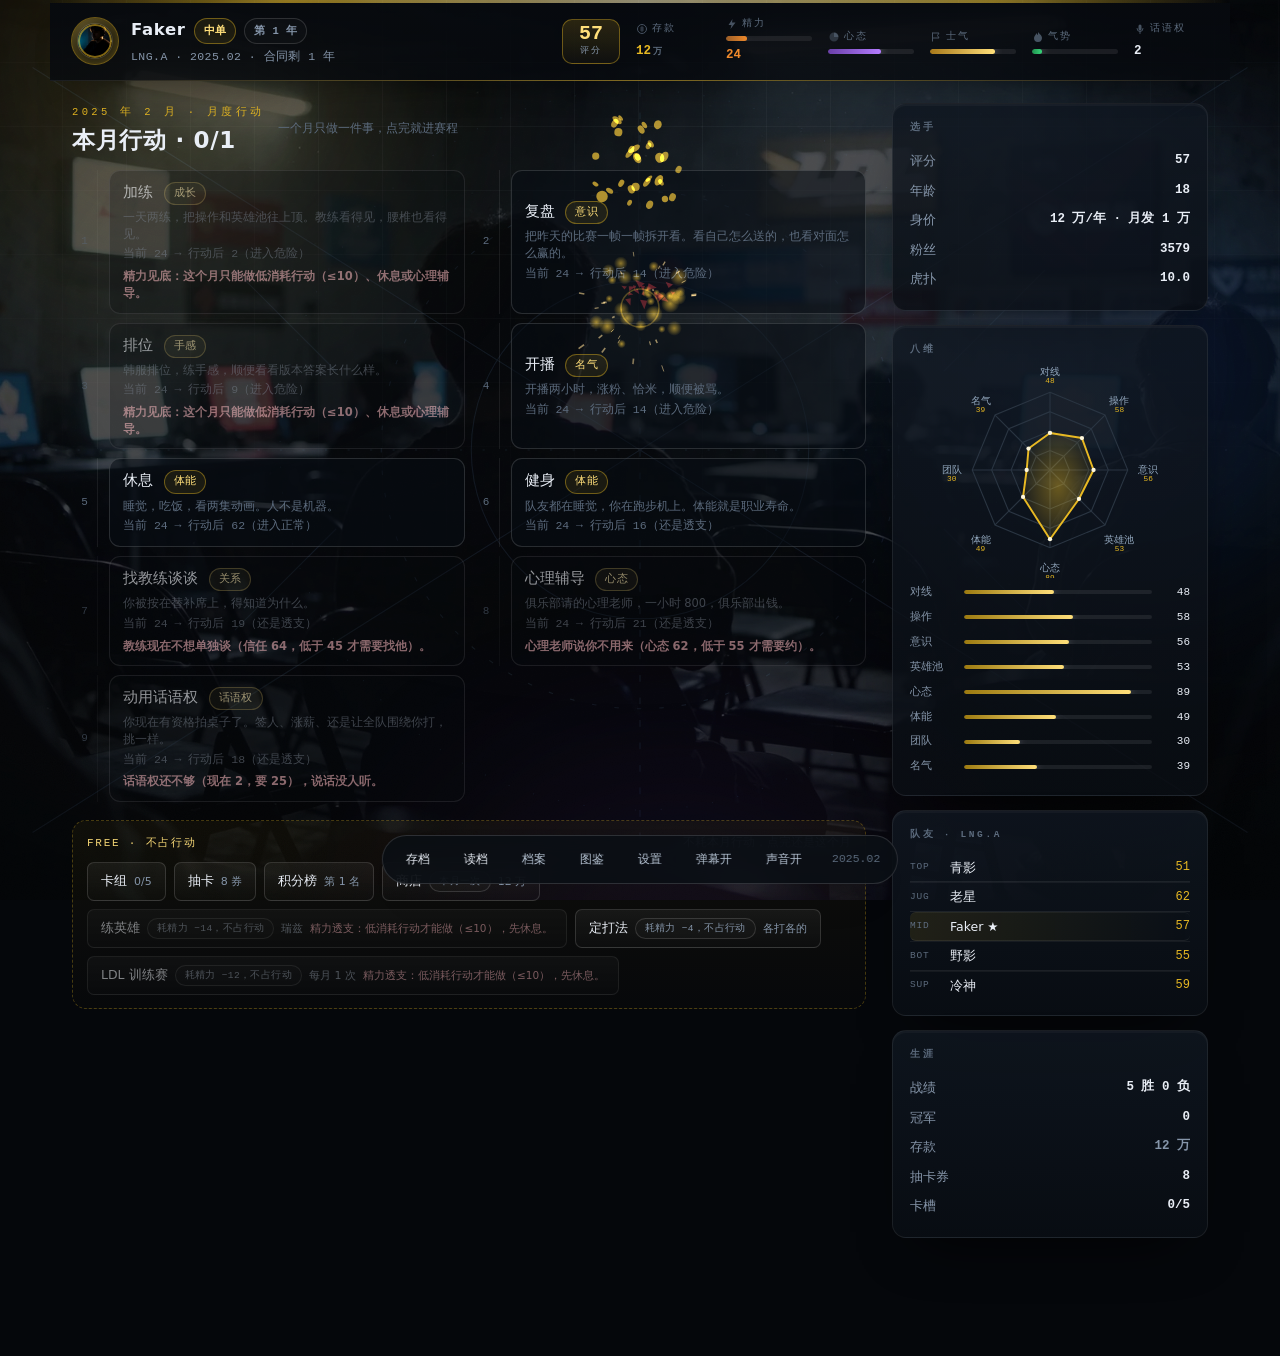
==== commit d93ca9b6: "update preview.html" ====
--- a/preview.html
+++ b/preview.html
@@ -1,10 +1,10 @@
-﻿<!DOCTYPE html><html lang="zh-CN"><head><meta charset="utf-8"><meta name="viewport" content="width=device-width, initial-scale=1, viewport-fit=cover"><title>登神 · 预览</title><link rel="stylesheet" href="css/style.css?v=5a14870e77">
-<link rel="stylesheet" href="css/cockfight.css?v=5a14870e77"></head><body><div class="bg" aria-hidden="true"><div class="bg-photo" id="bgPhoto" aria-hidden="true"></div>  <div class="bg-aurora a1"></div>  <div class="bg-aurora a2"></div>  <div class="bg-aurora a3"></div>  <div class="bg-grid"></div>  <svg class="bg-rift" viewBox="0 0 1200 800" preserveAspectRatio="xMidYMid slice">    <g fill="none" stroke="currentColor" stroke-width="1">      <path d="M60 740 L1140 60"/>      <path d="M60 60 L1140 740"/>      <path d="M600 40 L600 760" stroke-dasharray="6 14"/>      <path d="M60 400 L1140 400" stroke-dasharray="2 18"/>      <circle cx="600" cy="400" r="150"/>      <circle cx="600" cy="400" r="230" stroke-dasharray="4 16"/>      <circle cx="600" cy="400" r="320" stroke-dasharray="1 22"/>      <path d="M240 240 L330 330 M960 240 L870 330 M240 560 L330 470 M960 560 L870 470"/>    </g>  </svg>  <div class="bg-noise"></div>  <div class="bg-vignette"></div></div><div id="app"></div><div id="dock" class="hidden"></div><div id="toast"></div><script src="js/art.js?v=5a14870e77"></script><script src="js/data/heroes.js?v=5a14870e77"></script><script src="js/data/hero_ctr.js?v=5a14870e77"></script><script src="js/data/teams.js?v=5a14870e77"></script><script src="js/data/players.js?v=5a14870e77"></script>
-<script src="js/data/lck.js?v=5a14870e77"></script><script src="js/data/chronicle.js?v=5a14870e77"></script><script src="js/data/events.js?v=5a14870e77"></script><script src="js/data/events_pos.js?v=5a14870e77"></script><script src="js/data/events_star.js?v=5a14870e77"></script><script src="js/data/events_expand.js?v=5a14870e77"></script><script src="js/data/events_story.js?v=5a14870e77"></script>
-<script src="js/data/events_v3.js?v=5a14870e77"></script>
-<script src="js/data/events_lck.js?v=5a14870e77"></script><script src="js/data/nodes.js?v=5a14870e77"></script><script src="js/data/memes.js?v=5a14870e77"></script><script src="js/data/endless.js?v=5a14870e77"></script><script src="js/data/bases2.js?v=5a14870e77"></script><script src="js/data/talents.js?v=5a14870e77"></script><script src="js/data/talents_v4.js?v=5a14870e77"></script><script src="js/data/hot.js?v=5a14870e77"></script><script src="js/data/danmaku.js?v=5a14870e77"></script><script src="js/data/danmaku_live.js?v=5a14870e77"></script><script src="js/data/trash.js?v=5a14870e77"></script><script src="js/data/shop.js?v=5a14870e77"></script><script src="js/data/terms.js?v=5a14870e77"></script><script src="js/data/flavor.js?v=5a14870e77"></script>
-<script src="js/data/achievements.js?v=5a14870e77"></script><script src="js/data/glossary.js?v=5a14870e77"></script>
-<script src="js/data/tutorial.js?v=5a14870e77"></script><script src="js/data/changelog.js?v=5a14870e77"></script><script src="js/data/gossip.js?v=5a14870e77"></script><script src="js/data/bigevent.js?v=5a14870e77"></script><script src="js/data/bar.js?v=5a14870e77"></script><script src="js/data/manager.js?v=5a14870e77"></script>
-<script src="js/data/card_meta.js?v=5a14870e77"></script><script src="js/audio.js?v=5a14870e77"></script><script src="js/match.js?v=5a14870e77"></script>
-<script src="js/cockfight.js?v=5a14870e77"></script><script src="js/data/talk.js?v=5a14870e77"></script>
-  <script src="js/data/moments.js?v=5a14870e77"></script><script src="js/engine.js?v=5a14870e77"></script><script src="js/live.js?v=5a14870e77"></script><script src="js/ui.js?v=5a14870e77"></script><script>/* 仅用于截图预览：把游戏驱动到指定场景后停住 */(function () {  const app = document.getElementById("app");  const q = new URLSearchParams(location.search);  const target = q.get("scene") || "menu";  const mode = q.get("mode") || "three";  const diff = q.get("diff") || "normal";  const steps = Number(q.get("steps") || 0);  function el(act, i, v) {    const nodes = [].slice.call(document.querySelectorAll('[data-act="' + act + '"]'));    return nodes.filter(n =>      (i === undefined || i === null || n.dataset.i === String(i)) &&      (v === undefined || v === null || n.dataset.v === String(v))    )[0] || nodes[0];  }  function c(act, i, v) {    const n = el(act, i, v);    if (!n) return false;    n.dispatchEvent(new MouseEvent("click", { bubbles: true, cancelable: true, view: window }));    return true;  }  window.__c = c;  if (target !== "menu" && target.indexOf("menu:") !== 0) {    c("tab", null, "diff");    c("setmode", null, mode);    c("setdiff", null, diff);    c("start");  } else if (target.indexOf("menu:") === 0) {    c("tab", null, target.slice(5));  }  if (q.get("noanim")) {    const st = document.createElement("style");    st.textContent = "*:not(.dm):not(.dm *){animation:none!important;transition:none!important} .fade-in{opacity:1!important;transform:none!important}";    document.head.appendChild(st);  }  let guard = 0;  while (app.dataset.scene !== target && guard++ < 3000) {    document.title = "shot:" + (app.dataset.scene || "?") + " " + guard;    const t = app.dataset.scene;    if (t === "menu" && target !== "menu") { c("tab", null, "diff"); c("start"); continue; }    if (t === "create_name") { const i = document.getElementById("nameInput"); if (i) i.value = "Faker"; c("name-ok"); continue; }    if (t === "create_base") { c("pick", 0); continue; }    if (t === "create_pos") { c("choose", null, "MID"); continue; }    if (t === "create_pool") { c("pick", 0); continue; }    if (t === "create_origin") { c("pick", 0); continue; }    if (t === "create_card") { c("choose", 0); continue; }    if (t === "transfer" && target === "retire") { c("choose", -1, "retire"); continue; }    if (t === "result" || t === "matchday" || t === "duelResult" || t === "swissResult" || t === "monthend" || t === "draw" || t === "ending") { c("choose", 0); continue; }    if (t === "action" && target === "event") { c("choose", 0); continue; }    if (t === "action" && (target === "deck" || target === "gacha" || target === "standings")) { const kw = target === "deck" ? "卡槽" : target === "gacha" ? "抽卡" : "排名"; const fb = [].slice.call(document.querySelectorAll("[data-act=\u0022choose\u0022][data-v=\u0022free\u0022]")).filter(x => x.textContent.indexOf(kw) >= 0)[0]; if (fb) { fb.dispatchEvent(new MouseEvent("click", { bubbles: true })); continue; } }    if (t === "action" || t === "event" || t === "duel" || t === "voice" || t === "retire" || t === "card" || t === "transfer") { c("choose", 0); continue; }    if (c("choose", 0)) continue;    if (c("next", 0)) continue;    if (c("pick", 0)) continue;    if (c("confirm", 0)) continue;    if (c("start", 0)) continue;    if (c("tab", 0)) continue;    break;  }  for (let k = 0; k < steps; k++) { const t = app.dataset.scene; if (t === "action" || t === "event") c("choose", 0); else c("choose", 0); }  const after = Number(q.get("after") || 0);  for (let k = 0; k < after; k++) c("choose", 0);  if (q.get("cxtab")) c("codex-tab", null, q.get("cxtab"));if (q.get("nodm")) {    const st2 = document.createElement("style");    st2.textContent = "#danmaku{display:none!important}";    document.head.appendChild(st2);  }  if (q.get("dmfreeze")) {    window.__dmKeep = true;    const freeze = () => {      const room = document.getElementById("danmaku");      if (!room) return;      const kids = [...room.children];      while (kids.length > 5) kids.shift().remove();      kids.forEach((el, i) => {        const band = i % 2 === 0 ? [0, 4] : [73, 85];        el.style.animation = "none";        el.style.transform = "none";        el.style.opacity = "1";        el.style.left = (3 + Math.random() * 46).toFixed(1) + "%";        el.style.top = (band[0] + Math.random() * (band[1] - band[0])).toFixed(1) + "%";      });    };    setTimeout(freeze, 1200);    setInterval(freeze, 700);  }  if (q.get("probe")) { const b = document.body, ap = document.getElementById("app"); let worst = null, max = -1; document.querySelectorAll("#app *").forEach(function (el) { const r = el.getBoundingClientRect(); if (r.right > max) { max = r.right; worst = el; } }); const w2 = worst ? (worst.className || worst.tagName) : "-"; document.title = "probe w" + window.innerWidth + " sw" + b.scrollWidth + " app" + Math.round(ap.getBoundingClientRect().width) + " max" + Math.round(max) + " el:" + String(w2).slice(0, 60); }  document.body.setAttribute("data-shot", app.dataset.scene || "?");})();</script></body></html>+﻿<!DOCTYPE html><html lang="zh-CN"><head><meta charset="utf-8"><meta name="viewport" content="width=device-width, initial-scale=1, viewport-fit=cover"><title>登神 · 预览</title><link rel="stylesheet" href="css/style.css?v=3c8d2ad03a">
+<link rel="stylesheet" href="css/cockfight.css?v=3c8d2ad03a"></head><body><div class="bg" aria-hidden="true"><div class="bg-photo" id="bgPhoto" aria-hidden="true"></div>  <div class="bg-aurora a1"></div>  <div class="bg-aurora a2"></div>  <div class="bg-aurora a3"></div>  <div class="bg-grid"></div>  <svg class="bg-rift" viewBox="0 0 1200 800" preserveAspectRatio="xMidYMid slice">    <g fill="none" stroke="currentColor" stroke-width="1">      <path d="M60 740 L1140 60"/>      <path d="M60 60 L1140 740"/>      <path d="M600 40 L600 760" stroke-dasharray="6 14"/>      <path d="M60 400 L1140 400" stroke-dasharray="2 18"/>      <circle cx="600" cy="400" r="150"/>      <circle cx="600" cy="400" r="230" stroke-dasharray="4 16"/>      <circle cx="600" cy="400" r="320" stroke-dasharray="1 22"/>      <path d="M240 240 L330 330 M960 240 L870 330 M240 560 L330 470 M960 560 L870 470"/>    </g>  </svg>  <div class="bg-noise"></div>  <div class="bg-vignette"></div></div><div id="app"></div><div id="dock" class="hidden"></div><div id="toast"></div><script src="js/art.js?v=3c8d2ad03a"></script><script src="js/data/heroes.js?v=3c8d2ad03a"></script><script src="js/data/hero_ctr.js?v=3c8d2ad03a"></script><script src="js/data/teams.js?v=3c8d2ad03a"></script><script src="js/data/players.js?v=3c8d2ad03a"></script>
+<script src="js/data/lck.js?v=3c8d2ad03a"></script><script src="js/data/chronicle.js?v=3c8d2ad03a"></script><script src="js/data/events.js?v=3c8d2ad03a"></script><script src="js/data/events_pos.js?v=3c8d2ad03a"></script><script src="js/data/events_star.js?v=3c8d2ad03a"></script><script src="js/data/events_expand.js?v=3c8d2ad03a"></script><script src="js/data/events_story.js?v=3c8d2ad03a"></script>
+<script src="js/data/events_v3.js?v=3c8d2ad03a"></script>
+<script src="js/data/events_lck.js?v=3c8d2ad03a"></script><script src="js/data/nodes.js?v=3c8d2ad03a"></script><script src="js/data/memes.js?v=3c8d2ad03a"></script><script src="js/data/endless.js?v=3c8d2ad03a"></script><script src="js/data/bases2.js?v=3c8d2ad03a"></script><script src="js/data/talents.js?v=3c8d2ad03a"></script><script src="js/data/talents_v4.js?v=3c8d2ad03a"></script><script src="js/data/hot.js?v=3c8d2ad03a"></script><script src="js/data/danmaku.js?v=3c8d2ad03a"></script><script src="js/data/danmaku_live.js?v=3c8d2ad03a"></script><script src="js/data/trash.js?v=3c8d2ad03a"></script><script src="js/data/shop.js?v=3c8d2ad03a"></script><script src="js/data/terms.js?v=3c8d2ad03a"></script><script src="js/data/flavor.js?v=3c8d2ad03a"></script>
+<script src="js/data/achievements.js?v=3c8d2ad03a"></script><script src="js/data/glossary.js?v=3c8d2ad03a"></script>
+<script src="js/data/tutorial.js?v=3c8d2ad03a"></script><script src="js/data/changelog.js?v=3c8d2ad03a"></script><script src="js/data/gossip.js?v=3c8d2ad03a"></script><script src="js/data/bigevent.js?v=3c8d2ad03a"></script><script src="js/data/bar.js?v=3c8d2ad03a"></script><script src="js/data/manager.js?v=3c8d2ad03a"></script>
+<script src="js/data/card_meta.js?v=3c8d2ad03a"></script><script src="js/audio.js?v=3c8d2ad03a"></script><script src="js/match.js?v=3c8d2ad03a"></script>
+<script src="js/cockfight.js?v=3c8d2ad03a"></script><script src="js/data/talk.js?v=3c8d2ad03a"></script>
+  <script src="js/data/moments.js?v=3c8d2ad03a"></script><script src="js/engine.js?v=3c8d2ad03a"></script><script src="js/live.js?v=3c8d2ad03a"></script><script src="js/fx.js?v=3c8d2ad03a"></script><script src="js/ui.js?v=3c8d2ad03a"></script><script>/* 仅用于截图预览：把游戏驱动到指定场景后停住 */(function () {  const app = document.getElementById("app");  const q = new URLSearchParams(location.search);  const target = q.get("scene") || "menu";  const mode = q.get("mode") || "three";  const diff = q.get("diff") || "normal";  const steps = Number(q.get("steps") || 0);  function el(act, i, v) {    const nodes = [].slice.call(document.querySelectorAll('[data-act="' + act + '"]'));    return nodes.filter(n =>      (i === undefined || i === null || n.dataset.i === String(i)) &&      (v === undefined || v === null || n.dataset.v === String(v))    )[0] || nodes[0];  }  function c(act, i, v) {    const n = el(act, i, v);    if (!n) return false;    n.dispatchEvent(new MouseEvent("click", { bubbles: true, cancelable: true, view: window }));    return true;  }  window.__c = c;  if (target !== "menu" && target.indexOf("menu:") !== 0) {    c("tab", null, "diff");    c("setmode", null, mode);    c("setdiff", null, diff);    c("start");  } else if (target.indexOf("menu:") === 0) {    c("tab", null, target.slice(5));  }  if (q.get("noanim")) {    const st = document.createElement("style");    st.textContent = "*:not(.dm):not(.dm *){animation:none!important;transition:none!important} .fade-in{opacity:1!important;transform:none!important}";    document.head.appendChild(st);  }  let guard = 0;  while (app.dataset.scene !== target && guard++ < 3000) {    document.title = "shot:" + (app.dataset.scene || "?") + " " + guard;    const t = app.dataset.scene;    if (t === "menu" && target !== "menu") { c("tab", null, "diff"); c("start"); continue; }    if (t === "create_name") { const i = document.getElementById("nameInput"); if (i) i.value = "Faker"; c("name-ok"); continue; }    if (t === "create_base") { c("pick", 0); continue; }    if (t === "create_pos") { c("choose", null, "MID"); continue; }    if (t === "create_pool") { c("pick", 0); continue; }    if (t === "create_origin") { c("pick", 0); continue; }    if (t === "create_card") { c("choose", 0); continue; }    if (t === "transfer" && target === "retire") { c("choose", -1, "retire"); continue; }    if (t === "result" || t === "matchday" || t === "duelResult" || t === "swissResult" || t === "monthend" || t === "draw" || t === "ending") { c("choose", 0); continue; }    if (t === "action" && target === "event") { c("choose", 0); continue; }    if (t === "action" && (target === "deck" || target === "gacha" || target === "standings")) { const kw = target === "deck" ? "卡槽" : target === "gacha" ? "抽卡" : "排名"; const fb = [].slice.call(document.querySelectorAll("[data-act=\u0022choose\u0022][data-v=\u0022free\u0022]")).filter(x => x.textContent.indexOf(kw) >= 0)[0]; if (fb) { fb.dispatchEvent(new MouseEvent("click", { bubbles: true })); continue; } }    if (t === "action" || t === "event" || t === "duel" || t === "voice" || t === "retire" || t === "card" || t === "transfer") { c("choose", 0); continue; }    if (c("choose", 0)) continue;    if (c("next", 0)) continue;    if (c("pick", 0)) continue;    if (c("confirm", 0)) continue;    if (c("start", 0)) continue;    if (c("tab", 0)) continue;    break;  }  for (let k = 0; k < steps; k++) { const t = app.dataset.scene; if (t === "action" || t === "event") c("choose", 0); else c("choose", 0); }  const after = Number(q.get("after") || 0);  for (let k = 0; k < after; k++) c("choose", 0);  if (q.get("cxtab")) c("codex-tab", null, q.get("cxtab"));if (q.get("nodm")) {    const st2 = document.createElement("style");    st2.textContent = "#danmaku{display:none!important}";    document.head.appendChild(st2);  }  if (q.get("dmfreeze")) {    window.__dmKeep = true;    const freeze = () => {      const room = document.getElementById("danmaku");      if (!room) return;      const kids = [...room.children];      while (kids.length > 5) kids.shift().remove();      kids.forEach((el, i) => {        const band = i % 2 === 0 ? [0, 4] : [73, 85];        el.style.animation = "none";        el.style.transform = "none";        el.style.opacity = "1";        el.style.left = (3 + Math.random() * 46).toFixed(1) + "%";        el.style.top = (band[0] + Math.random() * (band[1] - band[0])).toFixed(1) + "%";      });    };    setTimeout(freeze, 1200);    setInterval(freeze, 700);  }  if (q.get("probe")) { const b = document.body, ap = document.getElementById("app"); let worst = null, max = -1; document.querySelectorAll("#app *").forEach(function (el) { const r = el.getBoundingClientRect(); if (r.right > max) { max = r.right; worst = el; } }); const w2 = worst ? (worst.className || worst.tagName) : "-"; document.title = "probe w" + window.innerWidth + " sw" + b.scrollWidth + " app" + Math.round(ap.getBoundingClientRect().width) + " max" + Math.round(max) + " el:" + String(w2).slice(0, 60); }  document.body.setAttribute("data-shot", app.dataset.scene || "?");})();</script></body></html>
--- a/css/style.css
+++ b/css/style.css
@@ -1219,4 +1219,86 @@
 .bg-photo.on { opacity: .38; }
 .act-btn { background: rgba(9, 13, 20, .55); }
 .act-btn:hover:not(:disabled) { background: rgba(232, 185, 35, .12); }
-.act-btn.is-off, .act-btn.is-used { background: rgba(9, 13, 20, .42); }+.act-btn.is-off, .act-btn.is-used { background: rgba(9, 13, 20, .42); }
+/* ================= v3.12 动效层（fx.js 配套） ================= */
+#fxCanvas.fx-canvas { position: fixed; inset: 0; z-index: 2; pointer-events: none; mix-blend-mode: screen; }
+
+.fx-flash { position: fixed; inset: 0; z-index: 46; pointer-events: none; opacity: 0; }
+.fx-flash.on { animation: fxFlash .52s ease-out both; }
+@keyframes fxFlash { 0% { opacity: 0; } 14% { opacity: 1; } 100% { opacity: 0; } }
+
+#app.fx-shake { animation: fxShake .32s cubic-bezier(.36, .07, .19, .97) both; }
+@keyframes fxShake {
+  10%, 90% { transform: translate3d(calc(var(--fx-shake, 3px) * -.4), 0, 0); }
+  20%, 80% { transform: translate3d(var(--fx-shake, 3px), 0, 0); }
+  30%, 50%, 70% { transform: translate3d(calc(var(--fx-shake, 3px) * -.75), 0, 0); }
+  40%, 60% { transform: translate3d(calc(var(--fx-shake, 3px) * .75), 0, 0); }
+  100% { transform: none; }
+}
+
+#app.scene-in { animation: sceneIn .26s cubic-bezier(.2, .8, .2, 1) both; }
+@keyframes sceneIn { from { opacity: .3; transform: translateY(8px); } to { opacity: 1; transform: none; } }
+
+/* 点击涟漪：按钮类容器兜住，内容压上来 */
+.btn, .act-btn, .free-btn, .dock .btn, .tab-btn { position: relative; overflow: hidden; }
+.btn > *, .act-btn > *, .free-btn > * { position: relative; z-index: 1; }
+.fx-ripple {
+  position: absolute; border-radius: 50%; pointer-events: none; z-index: 0;
+  background: radial-gradient(circle, rgba(255, 241, 196, .34), rgba(232, 185, 35, .16) 44%, transparent 68%);
+  transform: scale(.18); opacity: .95; animation: fxRipple .6s ease-out forwards;
+}
+@keyframes fxRipple { to { transform: scale(1.65); opacity: 0; } }
+
+/* 悬停微动 */
+.btn { transition: transform .16s cubic-bezier(.2, .8, .2, 1), border-color .16s, background .16s, box-shadow .2s; }
+.btn:hover:not(:disabled) { transform: translateY(-1px); border-color: rgba(232, 185, 35, .44); box-shadow: 0 12px 28px -22px #000; }
+.act-btn { transition: transform .18s cubic-bezier(.2, .8, .2, 1), border-color .18s, background .18s, box-shadow .2s; }
+.act-btn:hover:not(:disabled) { transform: translateY(-1px); box-shadow: 0 14px 30px -24px #000; }
+.card-face { transition: transform .3s cubic-bezier(.2, .8, .2, 1), box-shadow .3s, border-color .3s; }
+.card-face:hover { transform: translateY(-4px); box-shadow: 0 28px 52px -36px #000, 0 0 0 1px rgba(232, 185, 35, .18) inset; }
+.card-face .card-art { transition: transform .55s cubic-bezier(.2, .8, .2, 1), filter .4s; }
+.card-face:hover .card-art { transform: scale(1.05); filter: brightness(1.12) saturate(1.06); }
+
+/* 进度条重绘时从左长出 */
+.bar i { animation: barGrow .72s cubic-bezier(.2, .8, .2, 1) both; transform-origin: left center; }
+@keyframes barGrow { from { transform: scaleX(0); } to { transform: scaleX(1); } }
+
+/* 对局结果：胜弹一下，负掉下来 */
+.result-win .res, .result-win .gr { animation: popIn .44s cubic-bezier(.2, 1.6, .4, 1) both; }
+.result-lose .res { animation: dropIn .4s ease-out both; }
+@keyframes popIn { from { transform: scale(.72); opacity: .35; } to { transform: none; opacity: 1; } }
+@keyframes dropIn { from { transform: translateY(-7px); opacity: .25; } to { transform: none; opacity: 1; } }
+
+/* 结局：底图缓慢推近、名次呼吸光 */
+.ending-hero .ending-art { animation: heroZoom 18s ease-out both; }
+@keyframes heroZoom { from { transform: scale(1.07); } to { transform: scale(1); } }
+.ending-hero .rank { animation: rankGlow 3.8s ease-in-out infinite; }
+@keyframes rankGlow { 0%, 100% { text-shadow: 0 0 0 rgba(232, 185, 35, 0); } 50% { text-shadow: 0 0 24px rgba(232, 185, 35, .42); } }
+
+/* 抽卡：翻牌错峰 */
+.draw-wrap .card-flip { animation: fadeUp .46s cubic-bezier(.2, .8, .2, 1) both; }
+.draw-wrap .card-flip:nth-child(2) { animation-delay: .07s; }
+.draw-wrap .card-flip:nth-child(3) { animation-delay: .14s; }
+.draw-wrap .card-flip:nth-child(4) { animation-delay: .21s; }
+.draw-wrap .card-flip:nth-child(5) { animation-delay: .28s; }
+.draw-wrap .card-flip:nth-child(6) { animation-delay: .35s; }
+
+/* 行动/商品/编年史行：轻量错峰入场 */
+.panel .act-btn, .panel .offer-row, .panel .chron-row, .panel .stat-cell { animation: fadeUp .36s cubic-bezier(.2, .8, .2, 1) both; }
+.panel .act-btn:nth-child(2), .panel .offer-row:nth-child(2), .panel .stat-cell:nth-child(2) { animation-delay: .035s; }
+.panel .act-btn:nth-child(3), .panel .offer-row:nth-child(3), .panel .stat-cell:nth-child(3) { animation-delay: .07s; }
+.panel .act-btn:nth-child(4), .panel .offer-row:nth-child(4), .panel .stat-cell:nth-child(4) { animation-delay: .105s; }
+.panel .act-btn:nth-child(5), .panel .stat-cell:nth-child(5) { animation-delay: .14s; }
+.panel .act-btn:nth-child(6), .panel .stat-cell:nth-child(6) { animation-delay: .175s; }
+
+/* toast 弹入 */
+#toast.show { transform: translateX(-50%) translateY(0) scale(1); }
+#toast { transform: translateX(-50%) translateY(16px) scale(.96); }
+
+@media (prefers-reduced-motion: reduce) {
+  #fxCanvas.fx-canvas, .fx-flash { display: none !important; }
+  #app.scene-in, #app.fx-shake, .fx-ripple, .bar i, .card-face, .card-face .card-art,
+  .ending-hero .ending-art, .ending-hero .rank, .draw-wrap .card-flip,
+  .panel .act-btn, .panel .offer-row, .panel .chron-row, .panel .stat-cell,
+  .result-win .res, .result-win .gr, .result-lose .res, #toast { animation: none !important; transition: none !important; }
+}
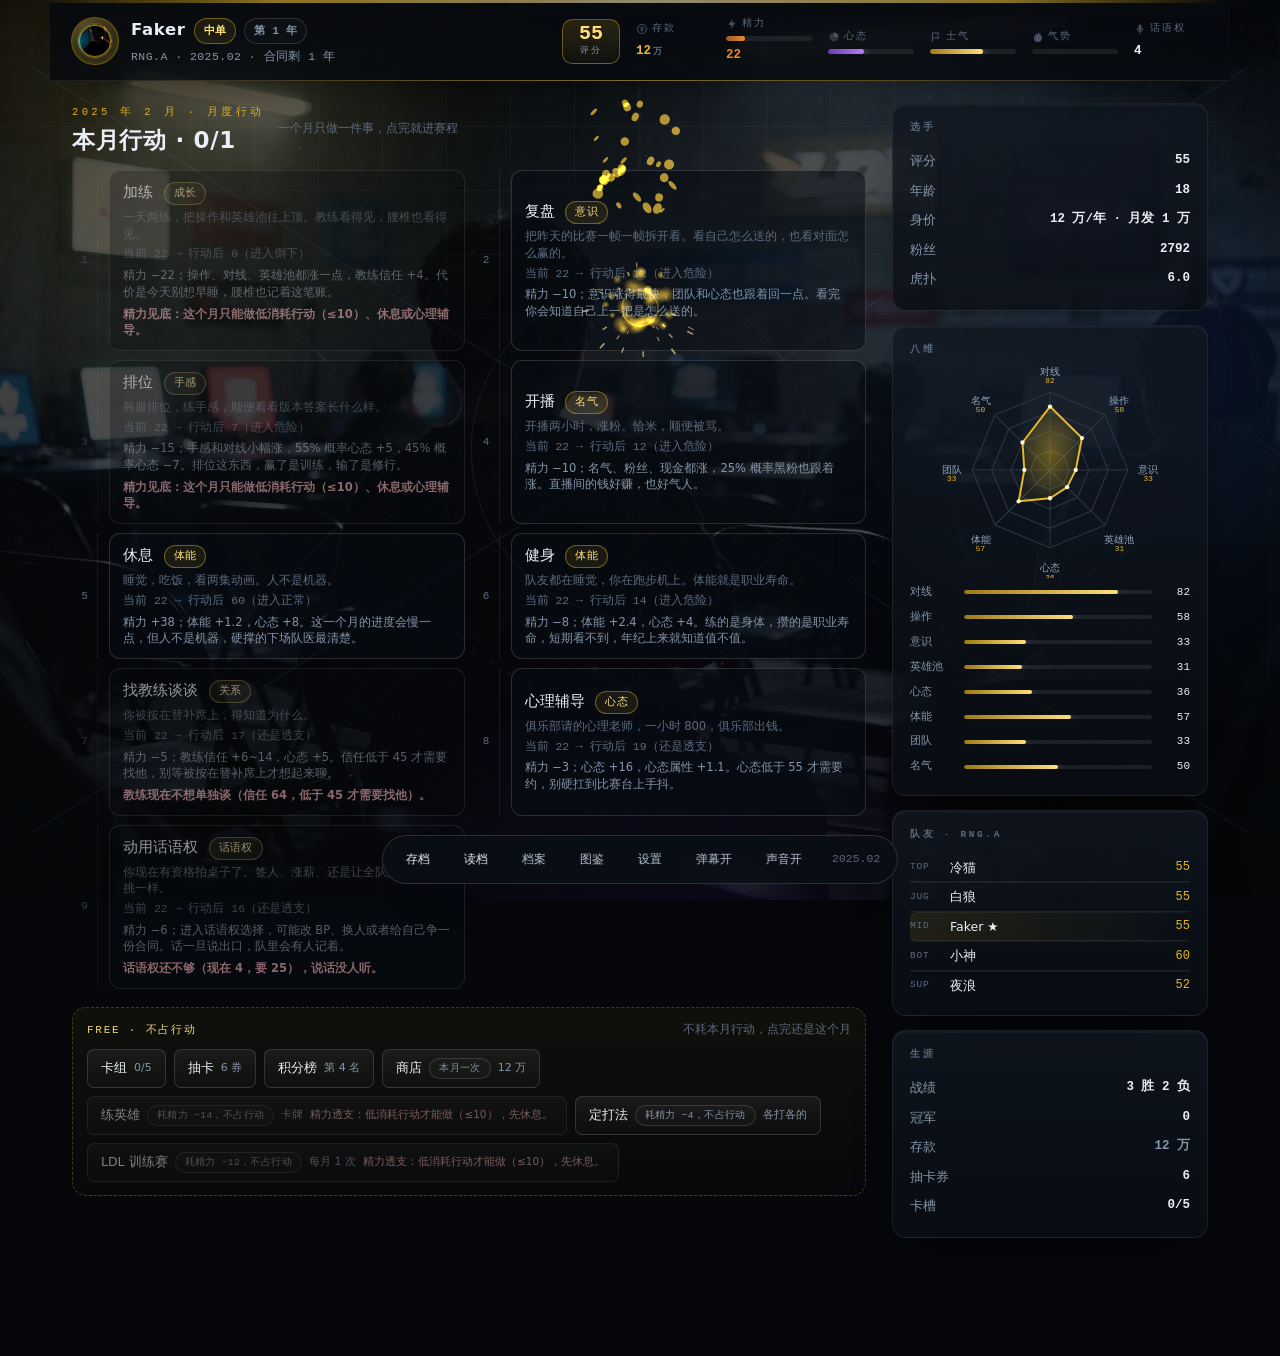
==== commit f51b2d4a: "update preview.html" ====
--- a/preview.html
+++ b/preview.html
@@ -1,10 +1,10 @@
-﻿<!DOCTYPE html><html lang="zh-CN"><head><meta charset="utf-8"><meta name="viewport" content="width=device-width, initial-scale=1, viewport-fit=cover"><title>登神 · 预览</title><link rel="stylesheet" href="css/style.css?v=3c8d2ad03a">
-<link rel="stylesheet" href="css/cockfight.css?v=3c8d2ad03a"></head><body><div class="bg" aria-hidden="true"><div class="bg-photo" id="bgPhoto" aria-hidden="true"></div>  <div class="bg-aurora a1"></div>  <div class="bg-aurora a2"></div>  <div class="bg-aurora a3"></div>  <div class="bg-grid"></div>  <svg class="bg-rift" viewBox="0 0 1200 800" preserveAspectRatio="xMidYMid slice">    <g fill="none" stroke="currentColor" stroke-width="1">      <path d="M60 740 L1140 60"/>      <path d="M60 60 L1140 740"/>      <path d="M600 40 L600 760" stroke-dasharray="6 14"/>      <path d="M60 400 L1140 400" stroke-dasharray="2 18"/>      <circle cx="600" cy="400" r="150"/>      <circle cx="600" cy="400" r="230" stroke-dasharray="4 16"/>      <circle cx="600" cy="400" r="320" stroke-dasharray="1 22"/>      <path d="M240 240 L330 330 M960 240 L870 330 M240 560 L330 470 M960 560 L870 470"/>    </g>  </svg>  <div class="bg-noise"></div>  <div class="bg-vignette"></div></div><div id="app"></div><div id="dock" class="hidden"></div><div id="toast"></div><script src="js/art.js?v=3c8d2ad03a"></script><script src="js/data/heroes.js?v=3c8d2ad03a"></script><script src="js/data/hero_ctr.js?v=3c8d2ad03a"></script><script src="js/data/teams.js?v=3c8d2ad03a"></script><script src="js/data/players.js?v=3c8d2ad03a"></script>
-<script src="js/data/lck.js?v=3c8d2ad03a"></script><script src="js/data/chronicle.js?v=3c8d2ad03a"></script><script src="js/data/events.js?v=3c8d2ad03a"></script><script src="js/data/events_pos.js?v=3c8d2ad03a"></script><script src="js/data/events_star.js?v=3c8d2ad03a"></script><script src="js/data/events_expand.js?v=3c8d2ad03a"></script><script src="js/data/events_story.js?v=3c8d2ad03a"></script>
-<script src="js/data/events_v3.js?v=3c8d2ad03a"></script>
-<script src="js/data/events_lck.js?v=3c8d2ad03a"></script><script src="js/data/nodes.js?v=3c8d2ad03a"></script><script src="js/data/memes.js?v=3c8d2ad03a"></script><script src="js/data/endless.js?v=3c8d2ad03a"></script><script src="js/data/bases2.js?v=3c8d2ad03a"></script><script src="js/data/talents.js?v=3c8d2ad03a"></script><script src="js/data/talents_v4.js?v=3c8d2ad03a"></script><script src="js/data/hot.js?v=3c8d2ad03a"></script><script src="js/data/danmaku.js?v=3c8d2ad03a"></script><script src="js/data/danmaku_live.js?v=3c8d2ad03a"></script><script src="js/data/trash.js?v=3c8d2ad03a"></script><script src="js/data/shop.js?v=3c8d2ad03a"></script><script src="js/data/terms.js?v=3c8d2ad03a"></script><script src="js/data/flavor.js?v=3c8d2ad03a"></script>
-<script src="js/data/achievements.js?v=3c8d2ad03a"></script><script src="js/data/glossary.js?v=3c8d2ad03a"></script>
-<script src="js/data/tutorial.js?v=3c8d2ad03a"></script><script src="js/data/changelog.js?v=3c8d2ad03a"></script><script src="js/data/gossip.js?v=3c8d2ad03a"></script><script src="js/data/bigevent.js?v=3c8d2ad03a"></script><script src="js/data/bar.js?v=3c8d2ad03a"></script><script src="js/data/manager.js?v=3c8d2ad03a"></script>
-<script src="js/data/card_meta.js?v=3c8d2ad03a"></script><script src="js/audio.js?v=3c8d2ad03a"></script><script src="js/match.js?v=3c8d2ad03a"></script>
-<script src="js/cockfight.js?v=3c8d2ad03a"></script><script src="js/data/talk.js?v=3c8d2ad03a"></script>
-  <script src="js/data/moments.js?v=3c8d2ad03a"></script><script src="js/engine.js?v=3c8d2ad03a"></script><script src="js/live.js?v=3c8d2ad03a"></script><script src="js/fx.js?v=3c8d2ad03a"></script><script src="js/ui.js?v=3c8d2ad03a"></script><script>/* 仅用于截图预览：把游戏驱动到指定场景后停住 */(function () {  const app = document.getElementById("app");  const q = new URLSearchParams(location.search);  const target = q.get("scene") || "menu";  const mode = q.get("mode") || "three";  const diff = q.get("diff") || "normal";  const steps = Number(q.get("steps") || 0);  function el(act, i, v) {    const nodes = [].slice.call(document.querySelectorAll('[data-act="' + act + '"]'));    return nodes.filter(n =>      (i === undefined || i === null || n.dataset.i === String(i)) &&      (v === undefined || v === null || n.dataset.v === String(v))    )[0] || nodes[0];  }  function c(act, i, v) {    const n = el(act, i, v);    if (!n) return false;    n.dispatchEvent(new MouseEvent("click", { bubbles: true, cancelable: true, view: window }));    return true;  }  window.__c = c;  if (target !== "menu" && target.indexOf("menu:") !== 0) {    c("tab", null, "diff");    c("setmode", null, mode);    c("setdiff", null, diff);    c("start");  } else if (target.indexOf("menu:") === 0) {    c("tab", null, target.slice(5));  }  if (q.get("noanim")) {    const st = document.createElement("style");    st.textContent = "*:not(.dm):not(.dm *){animation:none!important;transition:none!important} .fade-in{opacity:1!important;transform:none!important}";    document.head.appendChild(st);  }  let guard = 0;  while (app.dataset.scene !== target && guard++ < 3000) {    document.title = "shot:" + (app.dataset.scene || "?") + " " + guard;    const t = app.dataset.scene;    if (t === "menu" && target !== "menu") { c("tab", null, "diff"); c("start"); continue; }    if (t === "create_name") { const i = document.getElementById("nameInput"); if (i) i.value = "Faker"; c("name-ok"); continue; }    if (t === "create_base") { c("pick", 0); continue; }    if (t === "create_pos") { c("choose", null, "MID"); continue; }    if (t === "create_pool") { c("pick", 0); continue; }    if (t === "create_origin") { c("pick", 0); continue; }    if (t === "create_card") { c("choose", 0); continue; }    if (t === "transfer" && target === "retire") { c("choose", -1, "retire"); continue; }    if (t === "result" || t === "matchday" || t === "duelResult" || t === "swissResult" || t === "monthend" || t === "draw" || t === "ending") { c("choose", 0); continue; }    if (t === "action" && target === "event") { c("choose", 0); continue; }    if (t === "action" && (target === "deck" || target === "gacha" || target === "standings")) { const kw = target === "deck" ? "卡槽" : target === "gacha" ? "抽卡" : "排名"; const fb = [].slice.call(document.querySelectorAll("[data-act=\u0022choose\u0022][data-v=\u0022free\u0022]")).filter(x => x.textContent.indexOf(kw) >= 0)[0]; if (fb) { fb.dispatchEvent(new MouseEvent("click", { bubbles: true })); continue; } }    if (t === "action" || t === "event" || t === "duel" || t === "voice" || t === "retire" || t === "card" || t === "transfer") { c("choose", 0); continue; }    if (c("choose", 0)) continue;    if (c("next", 0)) continue;    if (c("pick", 0)) continue;    if (c("confirm", 0)) continue;    if (c("start", 0)) continue;    if (c("tab", 0)) continue;    break;  }  for (let k = 0; k < steps; k++) { const t = app.dataset.scene; if (t === "action" || t === "event") c("choose", 0); else c("choose", 0); }  const after = Number(q.get("after") || 0);  for (let k = 0; k < after; k++) c("choose", 0);  if (q.get("cxtab")) c("codex-tab", null, q.get("cxtab"));if (q.get("nodm")) {    const st2 = document.createElement("style");    st2.textContent = "#danmaku{display:none!important}";    document.head.appendChild(st2);  }  if (q.get("dmfreeze")) {    window.__dmKeep = true;    const freeze = () => {      const room = document.getElementById("danmaku");      if (!room) return;      const kids = [...room.children];      while (kids.length > 5) kids.shift().remove();      kids.forEach((el, i) => {        const band = i % 2 === 0 ? [0, 4] : [73, 85];        el.style.animation = "none";        el.style.transform = "none";        el.style.opacity = "1";        el.style.left = (3 + Math.random() * 46).toFixed(1) + "%";        el.style.top = (band[0] + Math.random() * (band[1] - band[0])).toFixed(1) + "%";      });    };    setTimeout(freeze, 1200);    setInterval(freeze, 700);  }  if (q.get("probe")) { const b = document.body, ap = document.getElementById("app"); let worst = null, max = -1; document.querySelectorAll("#app *").forEach(function (el) { const r = el.getBoundingClientRect(); if (r.right > max) { max = r.right; worst = el; } }); const w2 = worst ? (worst.className || worst.tagName) : "-"; document.title = "probe w" + window.innerWidth + " sw" + b.scrollWidth + " app" + Math.round(ap.getBoundingClientRect().width) + " max" + Math.round(max) + " el:" + String(w2).slice(0, 60); }  document.body.setAttribute("data-shot", app.dataset.scene || "?");})();</script></body></html>+﻿<!DOCTYPE html><html lang="zh-CN"><head><meta charset="utf-8"><meta name="viewport" content="width=device-width, initial-scale=1, viewport-fit=cover"><title>登神 · 预览</title><link rel="stylesheet" href="css/style.css?v=488f4a0924">
+<link rel="stylesheet" href="css/cockfight.css?v=488f4a0924"></head><body><div class="bg" aria-hidden="true"><div class="bg-photo" id="bgPhoto" aria-hidden="true"></div>  <div class="bg-aurora a1"></div>  <div class="bg-aurora a2"></div>  <div class="bg-aurora a3"></div>  <div class="bg-grid"></div>  <svg class="bg-rift" viewBox="0 0 1200 800" preserveAspectRatio="xMidYMid slice">    <g fill="none" stroke="currentColor" stroke-width="1">      <path d="M60 740 L1140 60"/>      <path d="M60 60 L1140 740"/>      <path d="M600 40 L600 760" stroke-dasharray="6 14"/>      <path d="M60 400 L1140 400" stroke-dasharray="2 18"/>      <circle cx="600" cy="400" r="150"/>      <circle cx="600" cy="400" r="230" stroke-dasharray="4 16"/>      <circle cx="600" cy="400" r="320" stroke-dasharray="1 22"/>      <path d="M240 240 L330 330 M960 240 L870 330 M240 560 L330 470 M960 560 L870 470"/>    </g>  </svg>  <div class="bg-noise"></div>  <div class="bg-vignette"></div></div><div id="app"></div><div id="dock" class="hidden"></div><div id="toast"></div><script src="js/art.js?v=488f4a0924"></script><script src="js/data/heroes.js?v=488f4a0924"></script><script src="js/data/hero_ctr.js?v=488f4a0924"></script><script src="js/data/teams.js?v=488f4a0924"></script><script src="js/data/players.js?v=488f4a0924"></script>
+<script src="js/data/lck.js?v=488f4a0924"></script><script src="js/data/chronicle.js?v=488f4a0924"></script><script src="js/data/events.js?v=488f4a0924"></script><script src="js/data/events_pos.js?v=488f4a0924"></script><script src="js/data/events_star.js?v=488f4a0924"></script><script src="js/data/events_expand.js?v=488f4a0924"></script><script src="js/data/events_story.js?v=488f4a0924"></script>
+<script src="js/data/events_v3.js?v=488f4a0924"></script>
+<script src="js/data/events_lck.js?v=488f4a0924"></script><script src="js/data/nodes.js?v=488f4a0924"></script><script src="js/data/memes.js?v=488f4a0924"></script><script src="js/data/endless.js?v=488f4a0924"></script><script src="js/data/bases2.js?v=488f4a0924"></script><script src="js/data/talents.js?v=488f4a0924"></script><script src="js/data/talents_v4.js?v=488f4a0924"></script><script src="js/data/hot.js?v=488f4a0924"></script><script src="js/data/danmaku.js?v=488f4a0924"></script><script src="js/data/danmaku_live.js?v=488f4a0924"></script><script src="js/data/trash.js?v=488f4a0924"></script><script src="js/data/shop.js?v=488f4a0924"></script><script src="js/data/terms.js?v=488f4a0924"></script><script src="js/data/flavor.js?v=488f4a0924"></script>
+<script src="js/data/achievements.js?v=488f4a0924"></script><script src="js/data/glossary.js?v=488f4a0924"></script>
+<script src="js/data/tutorial.js?v=488f4a0924"></script><script src="js/data/changelog.js?v=488f4a0924"></script><script src="js/data/gossip.js?v=488f4a0924"></script><script src="js/data/bigevent.js?v=488f4a0924"></script><script src="js/data/bar.js?v=488f4a0924"></script><script src="js/data/manager.js?v=488f4a0924"></script>
+<script src="js/data/card_meta.js?v=488f4a0924"></script><script src="js/audio.js?v=488f4a0924"></script><script src="js/match.js?v=488f4a0924"></script>
+<script src="js/cockfight.js?v=488f4a0924"></script><script src="js/data/talk.js?v=488f4a0924"></script>
+  <script src="js/data/moments.js?v=488f4a0924"></script><script src="js/engine.js?v=488f4a0924"></script><script src="js/live.js?v=488f4a0924"></script><script src="js/fx.js?v=488f4a0924"></script><script src="js/ui.js?v=488f4a0924"></script><script>/* 仅用于截图预览：把游戏驱动到指定场景后停住 */(function () {  const app = document.getElementById("app");  const q = new URLSearchParams(location.search);  const target = q.get("scene") || "menu";  const mode = q.get("mode") || "three";  const diff = q.get("diff") || "normal";  const steps = Number(q.get("steps") || 0);  function el(act, i, v) {    const nodes = [].slice.call(document.querySelectorAll('[data-act="' + act + '"]'));    return nodes.filter(n =>      (i === undefined || i === null || n.dataset.i === String(i)) &&      (v === undefined || v === null || n.dataset.v === String(v))    )[0] || nodes[0];  }  function c(act, i, v) {    const n = el(act, i, v);    if (!n) return false;    n.dispatchEvent(new MouseEvent("click", { bubbles: true, cancelable: true, view: window }));    return true;  }  window.__c = c;  if (target !== "menu" && target.indexOf("menu:") !== 0) {    c("tab", null, "diff");    c("setmode", null, mode);    c("setdiff", null, diff);    c("start");  } else if (target.indexOf("menu:") === 0) {    c("tab", null, target.slice(5));  }  if (q.get("noanim")) {    const st = document.createElement("style");    st.textContent = "*:not(.dm):not(.dm *){animation:none!important;transition:none!important} .fade-in{opacity:1!important;transform:none!important}";    document.head.appendChild(st);  }  let guard = 0;  while (app.dataset.scene !== target && guard++ < 3000) {    document.title = "shot:" + (app.dataset.scene || "?") + " " + guard;    const t = app.dataset.scene;    if (t === "menu" && target !== "menu") { c("tab", null, "diff"); c("start"); continue; }    if (t === "create_name") { const i = document.getElementById("nameInput"); if (i) i.value = "Faker"; c("name-ok"); continue; }    if (t === "create_base") { c("pick", 0); continue; }    if (t === "create_pos") { c("choose", null, "MID"); continue; }    if (t === "create_pool") { c("pick", 0); continue; }    if (t === "create_origin") { c("pick", 0); continue; }    if (t === "create_card") { c("choose", 0); continue; }    if (t === "transfer" && target === "retire") { c("choose", -1, "retire"); continue; }    if (t === "result" || t === "matchday" || t === "duelResult" || t === "swissResult" || t === "monthend" || t === "draw" || t === "ending") { c("choose", 0); continue; }    if (t === "action" && target === "event") { c("choose", 0); continue; }    if (t === "action" && (target === "deck" || target === "gacha" || target === "standings")) { const kw = target === "deck" ? "卡槽" : target === "gacha" ? "抽卡" : "排名"; const fb = [].slice.call(document.querySelectorAll("[data-act=\u0022choose\u0022][data-v=\u0022free\u0022]")).filter(x => x.textContent.indexOf(kw) >= 0)[0]; if (fb) { fb.dispatchEvent(new MouseEvent("click", { bubbles: true })); continue; } }    if (t === "action" || t === "event" || t === "duel" || t === "voice" || t === "retire" || t === "card" || t === "transfer") { c("choose", 0); continue; }    if (c("choose", 0)) continue;    if (c("next", 0)) continue;    if (c("pick", 0)) continue;    if (c("confirm", 0)) continue;    if (c("start", 0)) continue;    if (c("tab", 0)) continue;    break;  }  for (let k = 0; k < steps; k++) { const t = app.dataset.scene; if (t === "action" || t === "event") c("choose", 0); else c("choose", 0); }  const after = Number(q.get("after") || 0);  for (let k = 0; k < after; k++) c("choose", 0);  if (q.get("cxtab")) c("codex-tab", null, q.get("cxtab"));if (q.get("nodm")) {    const st2 = document.createElement("style");    st2.textContent = "#danmaku{display:none!important}";    document.head.appendChild(st2);  }  if (q.get("dmfreeze")) {    window.__dmKeep = true;    const freeze = () => {      const room = document.getElementById("danmaku");      if (!room) return;      const kids = [...room.children];      while (kids.length > 5) kids.shift().remove();      kids.forEach((el, i) => {        const band = i % 2 === 0 ? [0, 4] : [73, 85];        el.style.animation = "none";        el.style.transform = "none";        el.style.opacity = "1";        el.style.left = (3 + Math.random() * 46).toFixed(1) + "%";        el.style.top = (band[0] + Math.random() * (band[1] - band[0])).toFixed(1) + "%";      });    };    setTimeout(freeze, 1200);    setInterval(freeze, 700);  }  if (q.get("probe")) { const b = document.body, ap = document.getElementById("app"); let worst = null, max = -1; document.querySelectorAll("#app *").forEach(function (el) { const r = el.getBoundingClientRect(); if (r.right > max) { max = r.right; worst = el; } }); const w2 = worst ? (worst.className || worst.tagName) : "-"; document.title = "probe w" + window.innerWidth + " sw" + b.scrollWidth + " app" + Math.round(ap.getBoundingClientRect().width) + " max" + Math.round(max) + " el:" + String(w2).slice(0, 60); }  document.body.setAttribute("data-shot", app.dataset.scene || "?");})();</script></body></html>
--- a/css/style.css
+++ b/css/style.css
@@ -1144,6 +1144,9 @@
 .duo-panel b.gold { color: var(--gold); }
 
 .achv-wrap { padding: 2px 0; }
+.achv-bar { height: 6px; border-radius: 99px; background: rgba(255,255,255,.07); overflow: hidden; margin: 2px 0 6px; }
+.achv-bar i { display: block; height: 100%; border-radius: 99px; background: linear-gradient(90deg, var(--gold), var(--gold-2, #d8c27a)); }
+.achv-pct { font: 600 13px/1 ui-monospace, SFMono-Regular, Menlo, monospace; color: var(--gold); }
 .achv-list { margin-top: 12px; display: grid; gap: 8px; }
 .achv-row {
   border: 1px solid var(--line); border-radius: var(--r-sm);
@@ -1302,3 +1305,23 @@
   .panel .act-btn, .panel .offer-row, .panel .chron-row, .panel .stat-cell,
   .result-win .res, .result-win .gr, .result-lose .res, #toast { animation: none !important; transition: none !important; }
 }
+
+/* ---------------- 关键因素面板（4.0） ---------------- */
+.factor-panel {
+  margin-top: 12px; padding: 12px 14px; border-radius: 12px;
+  border: 1px solid rgba(232, 185, 35, .22);
+  background: linear-gradient(180deg, rgba(232, 185, 35, .045), rgba(10, 14, 20, .35));
+}
+.factor-panel .factor-head { display: flex; flex-wrap: wrap; align-items: baseline; gap: 8px; justify-content: space-between; }
+.factor-panel .factor-intro { margin: 6px 0 0; color: var(--dim); font-size: 12.5px; line-height: 1.7; }
+.factor-list { display: grid; gap: 5px; margin-top: 9px; }
+.factor-item { display: grid; grid-template-columns: 64px 88px minmax(0, 1fr); gap: 8px; align-items: baseline; font-size: 12.5px; }
+.factor-item .factor-k { color: var(--dim-2); letter-spacing: .1em; font-family: var(--mono); font-size: 10.5px; }
+.factor-item .factor-v { font-family: var(--mono); font-weight: 800; color: var(--ink); }
+.factor-item .factor-v.good { color: var(--green); }
+.factor-item .factor-v.bad { color: var(--red); }
+.factor-item .factor-v.warn { color: var(--gold-2); }
+.factor-item .factor-note { color: var(--dim); line-height: 1.55; }
+@media (max-width: 620px) {
+  .factor-item { grid-template-columns: 56px 78px minmax(0, 1fr); gap: 6px; font-size: 12px; }
+}
